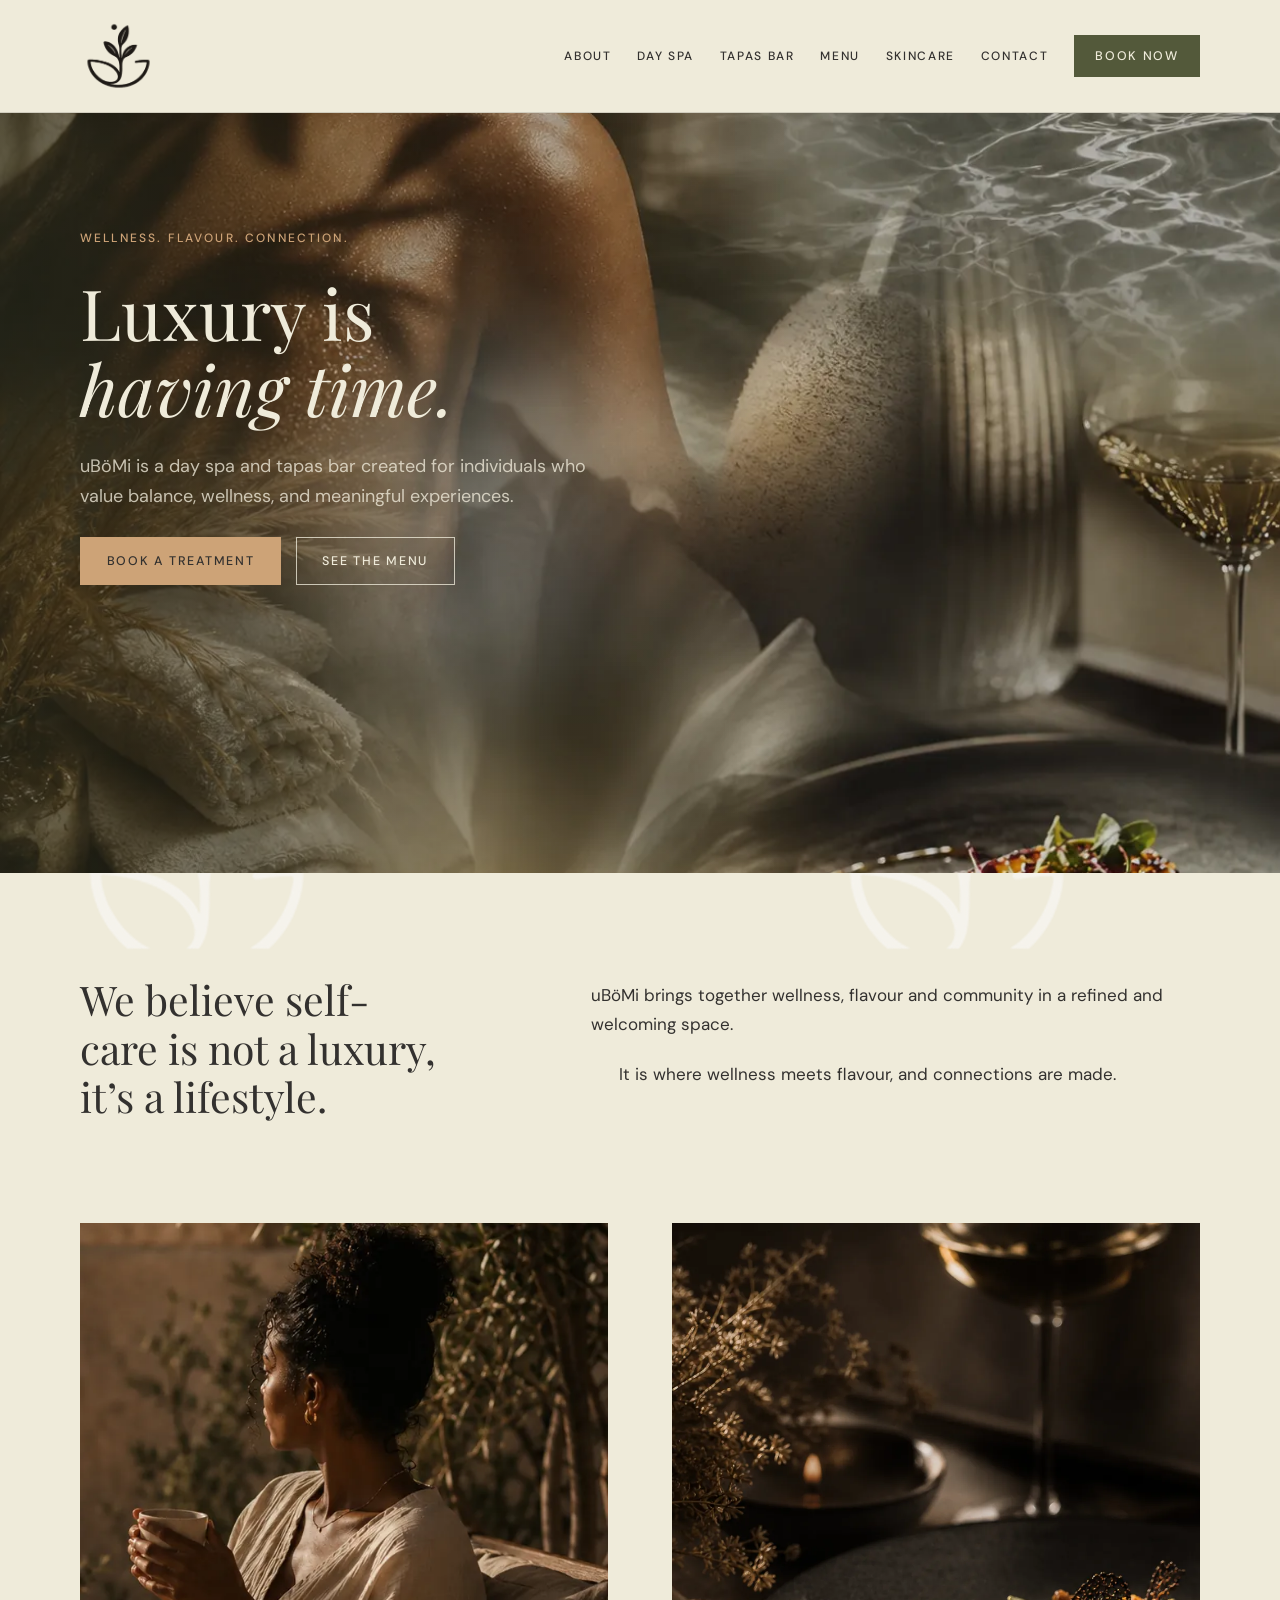
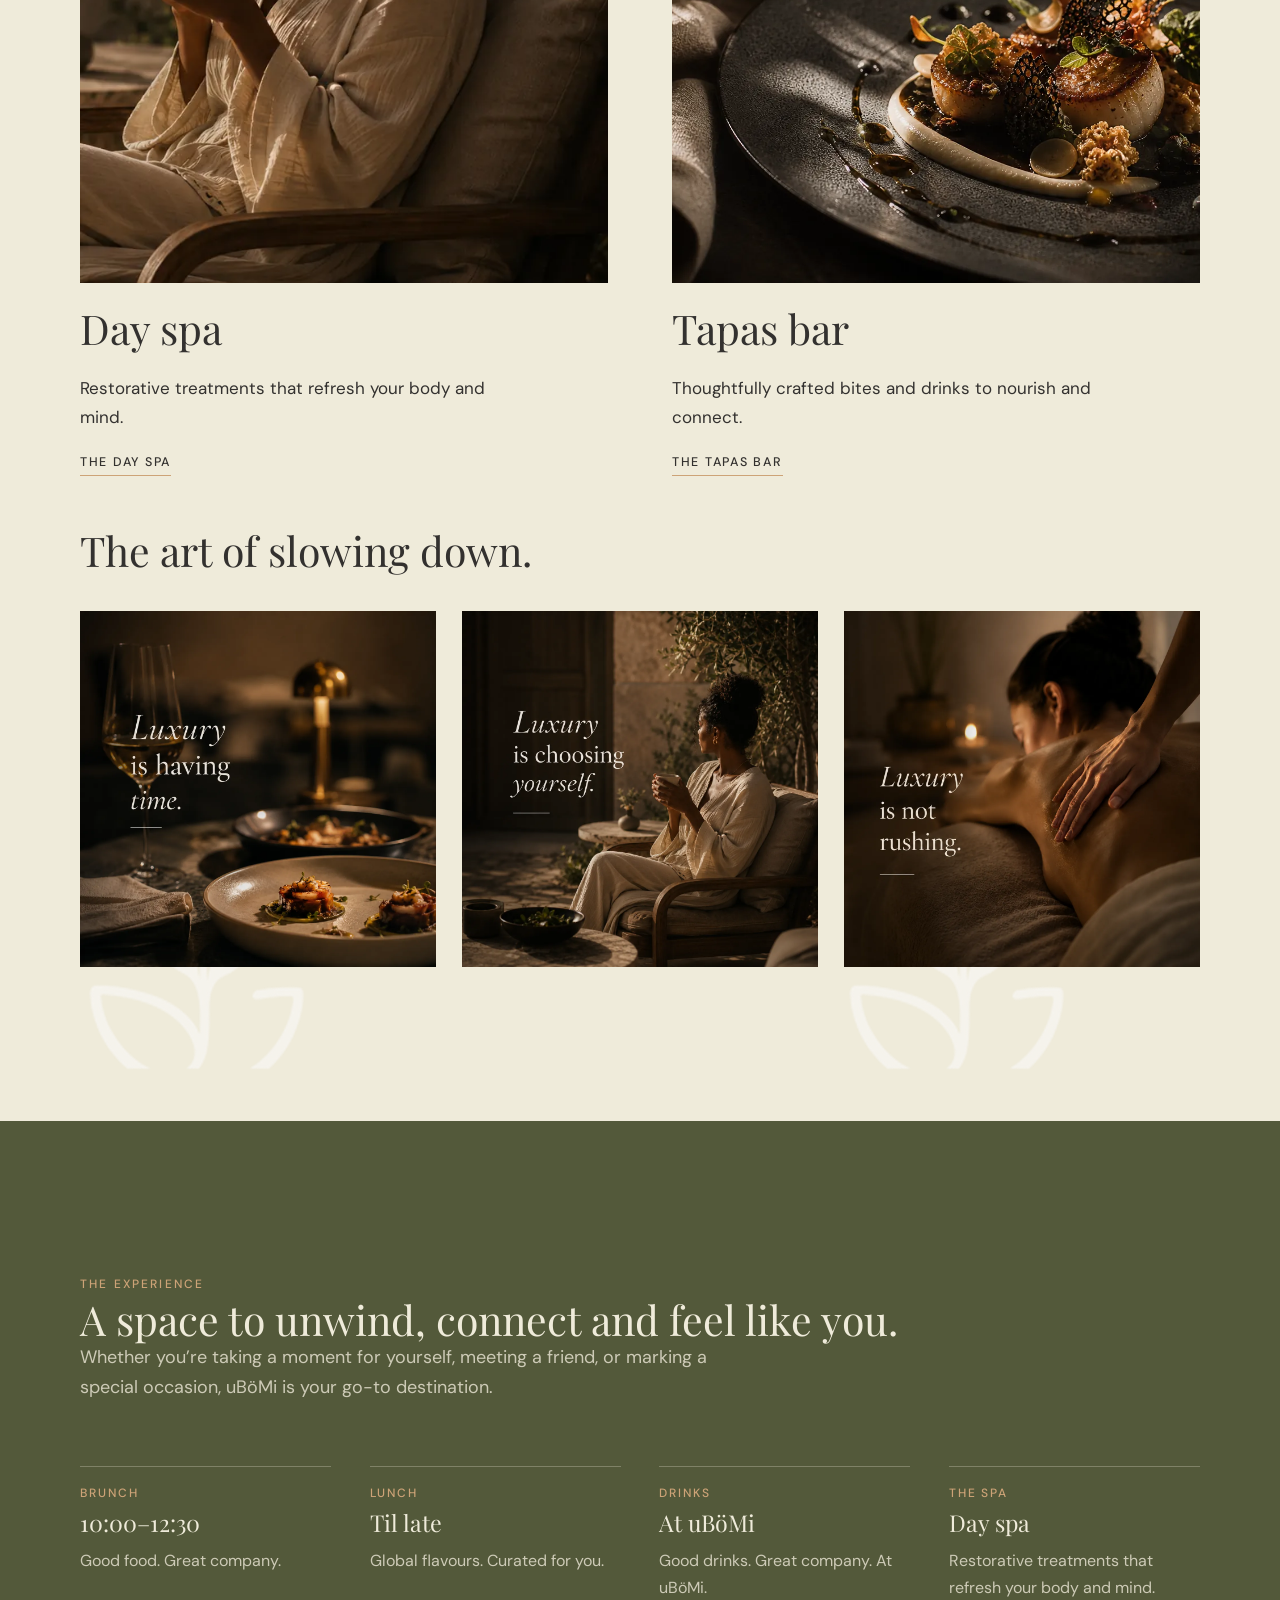
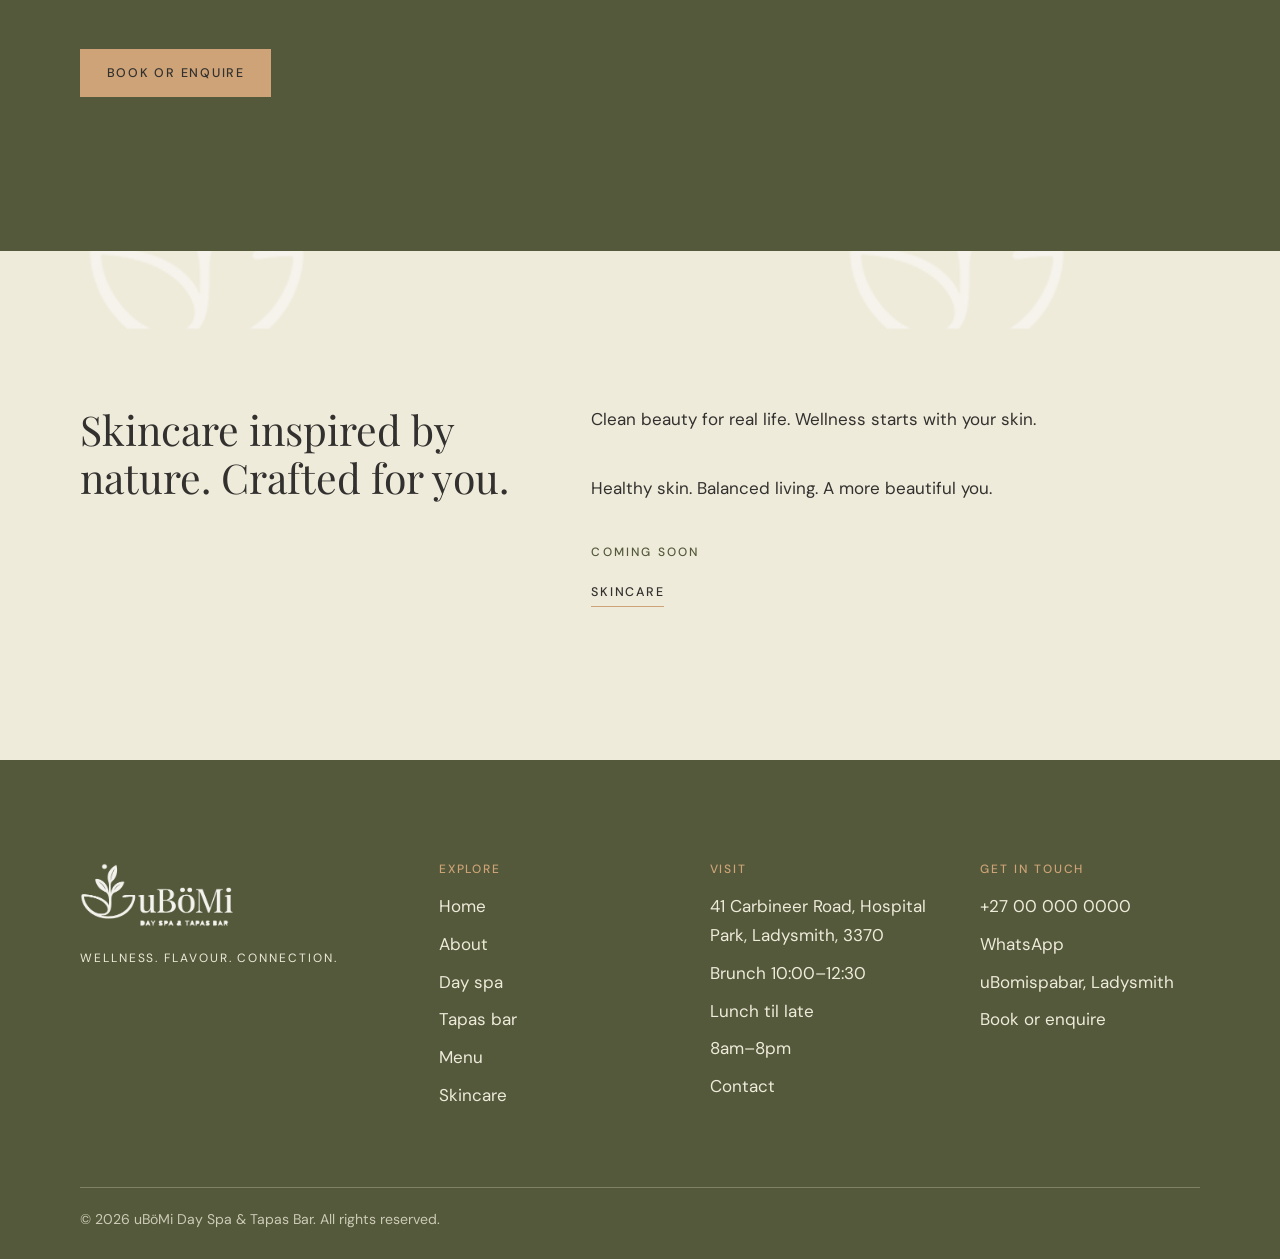
==== index.html @ 7f0ab313 "Remove the website credit from every footer." ====
<!doctype html>
<html lang="en">
<head>
<meta charset="utf-8">
<meta name="viewport" content="width=device-width, initial-scale=1, viewport-fit=cover">
<title>uBöMi Day Spa &amp; Tapas Bar</title>
<meta name="claude:viewport-fit-sides" content="cover">
<meta name="description" content="uBöMi is a day spa and tapas bar created for individuals who value balance, wellness, and meaningful experiences.">
<meta property="og:title" content="uBöMi Day Spa &amp; Tapas Bar">
<meta property="og:description" content="Wellness. Flavour. Connection. A day spa and tapas bar.">
<meta property="og:type" content="website">
<meta property="og:image" content="img/hero.webp">
<meta name="theme-color" content="#53593A">
<link rel="icon" href="img/favicon.png?v=clear" type="image/png">
<link rel="apple-touch-icon" href="img/apple-touch-icon.png?v=clear">
<link rel="preconnect" href="https://fonts.googleapis.com">
<link rel="preconnect" href="https://fonts.gstatic.com" crossorigin>
<link rel="stylesheet" href="https://fonts.googleapis.com/css2?family=DM+Sans:ital,wght@0,400;0,500;1,400&family=Playfair+Display:ital,wght@0,400;0,500;1,400&display=swap">
<link rel="stylesheet" href="css/styles.css">
<script type="application/ld+json">{"@context":"https://schema.org","@graph":[{"@type":"DaySpa","name":"uBöMi Day Spa & Tapas Bar","description":"A day spa and tapas bar. Wellness, flavour, and connection in one place."},{"@type":"Restaurant","name":"uBöMi Tapas Bar","servesCuisine":"Tapas"}]}</script>
</head>
<body>
<a class="skip" href="#main">Skip to content</a>
<header class="site-header">
  <div class="wrap">
    <a class="brand" href="index.html" aria-label="uBöMi Day Spa and Tapas Bar, home"><img src="img/sprout-full.png" alt="uBöMi Day Spa &amp; Tapas Bar" width="332" height="335"></a>
    <button class="nav-toggle" type="button" aria-expanded="false" aria-controls="site-nav" aria-label="Menu"><span></span></button>
    <nav class="nav" id="site-nav" aria-label="Main"><a href="about.html">About</a><a href="day-spa.html">Day Spa</a><a href="tapas-bar.html">Tapas Bar</a><a href="menu.html">Menu</a><a href="skincare.html">Skincare</a><a href="contact.html">Contact</a><a class="btn" href="bookings.html">Book now</a></nav>
  </div>
</header>
<main id="main">

<section class="hero">
  <div class="wrap">
    <div class="hero__copy">
      <p class="kicker">Wellness. Flavour. Connection.</p>
      <h1>Luxury is <em>having time.</em></h1>
      <p class="lede">uBöMi is a day spa and tapas bar created for individuals who value balance, wellness, and meaningful experiences.</p>
      <div class="actions on-dark">
        <a class="btn" href="bookings.html#spa">Book a treatment</a>
        <a class="btn btn--ghost" href="menu.html">See the menu</a>
      </div>
    </div>
    <div class="hero__media">
      <img src="img/hero.webp" width="1254" height="1254" alt="A woman resting after a spa treatment, blending into a plate of seared scallops and a glass of white wine">
    </div>
  </div>
</section>

<section class="band band--copy">
  <div class="wrap intro">
    <h2>We believe self-care is not a luxury, it’s a lifestyle.</h2>
    <div class="copy-note">
      <p>uBöMi brings together wellness, flavour and community in a refined and welcoming space.</p>
      <p class="indent">It is where wellness meets flavour, and connections are made.</p>
    </div>
  </div>
</section>

<section class="band band--tight">
  <div class="wrap">
    <div class="offer">
      <article class="offer__item">
        <a class="offer__frame" href="day-spa.html" tabindex="-1" aria-hidden="true"><img src="img/spa-woman.webp" width="644" height="1254" loading="lazy" alt=""></a>
        <h2>Day spa</h2>
        <p>Restorative treatments that refresh your body and mind.</p>
        <a class="textlink" href="day-spa.html">The day spa</a>
      </article>
      <article class="offer__item">
        <a class="offer__frame" href="tapas-bar.html" tabindex="-1" aria-hidden="true"><img src="img/scallop.webp" width="1254" height="1254" loading="lazy" alt=""></a>
        <h2>Tapas bar</h2>
        <p>Thoughtfully crafted bites and drinks to nourish and connect.</p>
        <a class="textlink" href="tapas-bar.html">The tapas bar</a>
      </article>
    </div>
  </div>
</section>

<section class="band">
  <div class="wrap stack stack--lg">
    <h2>The art of slowing down.</h2>
    <div class="luxury">
      <figure><img src="img/luxury-time.webp" width="1254" height="1254" loading="lazy" alt="Luxury is having time. A glass of white wine beside plates of tapas by lamplight."></figure>
      <figure><img src="img/luxury-self.webp" width="1254" height="1254" loading="lazy" alt="Luxury is choosing yourself. A woman in linen holds a cup of tea in a sunlit courtyard."></figure>
      <figure><img src="img/luxury-rushing.webp" width="1254" height="1254" loading="lazy" alt="Luxury is not rushing. A hand rests on a client’s back during a massage."></figure>
    </div>
  </div>
</section>

<section class="band band--dark on-dark">
  <div class="wrap">
    <p class="kicker">The experience</p>
    <h2>A space to unwind, connect and feel like you.</h2>
    <p class="lede">Whether you’re taking a moment for yourself, meeting a friend, or marking a special occasion, uBöMi is your go-to destination.</p>
    <ul class="day">
      <li><span class="when">Brunch</span><h3>10:00–12:30</h3><p>Good food. Great company.</p></li>
      <li><span class="when">Lunch</span><h3>Til late</h3><p>Global flavours. Curated for you.</p></li>
      <li><span class="when">Drinks</span><h3>At uBöMi</h3><p>Good drinks. Great company. At uBöMi.</p></li>
      <li><span class="when">The spa</span><h3>Day spa</h3><p>Restorative treatments that refresh your body and mind.</p></li>
    </ul>
    <div class="actions"><a class="btn" href="bookings.html">Book or enquire</a></div>
  </div>
</section>

<section class="band">
  <div class="wrap intro">
    <h2>Skincare inspired by nature. Crafted for you.</h2>
    <div class="stack">
      <p>Clean beauty for real life. Wellness starts with your skin.</p>
      <p>Healthy skin. Balanced living. A more beautiful you.</p>
      <p class="kicker">Coming soon</p>
      <a class="textlink" href="skincare.html">Skincare</a>
    </div>
  </div>
</section>

</main>
<footer class="site-footer">
  <div class="wrap">
    <div class="footer-grid">
      <div>
        <img src="img/logo-light.png" alt="uBöMi Day Spa &amp; Tapas Bar" width="153" height="64">
        <p>Wellness. Flavour. Connection.</p>
      </div>
      <div>
        <h2>Explore</h2>
        <ul>
          <li><a href="index.html">Home</a></li>
          <li><a href="about.html">About</a></li>
          <li><a href="day-spa.html">Day spa</a></li>
          <li><a href="tapas-bar.html">Tapas bar</a></li>
          <li><a href="menu.html">Menu</a></li>
          <li><a href="skincare.html">Skincare</a></li>
        </ul>
      </div>
      <div>
        <h2>Visit</h2>
        <ul>
          <li data-cfg="address">Street address, Suburb, City</li>
          <li>Brunch 10:00–12:30</li>
          <li>Lunch til late</li>
          <li data-cfg="hours">Opening hours to be confirmed</li>
          <li><a href="contact.html">Contact</a></li>
        </ul>
      </div>
      <div>
        <h2>Get in touch</h2>
        <ul>
          <li><a data-href="tel" href="#"><span data-cfg="phoneDisplay">+27 00 000 0000</span></a></li>
          <li><a data-href="whatsapp" href="#" target="_blank" rel="noopener">WhatsApp</a></li>
          <li><a data-href="facebook" href="https://www.facebook.com/share/19rTJ2Wmjx/" target="_blank" rel="noopener">uBomispabar, Ladysmith</a></li>
          <li><a href="bookings.html">Book or enquire</a></li>
        </ul>
      </div>
    </div>
    <div class="legal"><span>&copy; 2026 uBöMi Day Spa &amp; Tapas Bar. All rights reserved.</span></div>
  </div>
</footer>
<script src="js/config.js"></script>
<script src="js/main.js"></script>
</body>
</html>
---- css/styles.css ----
/* uBöMi
   Ivory ground, green as the main colour, forest brown as the second dark, tan as the accent.
   Wordmark ink on ivory. Playfair Display for headlines. Avenir Next when the machine has it. */
:root {
  --ivory: #EFEBDA;
  --green: #53593A;
  --brown: #764729;
  --tan: #CDA377;
  --ink: #33312F;
  --on-dark: #EFEBDA;
  --on-dark-soft: rgba(239, 235, 218, 0.78);
  --line: rgba(51, 49, 47, 0.16);
  --line-dark: rgba(239, 235, 218, 0.28);

  --display: "Playfair Display", "Iowan Old Style", "Palatino Linotype", Palatino, Georgia, serif;
  --body: "Avenir Next Arabic", "Avenir Next", Avenir, "DM Sans", "Segoe UI", sans-serif;

  --gutter: clamp(20px, 5.5vw, 72px);
  --section: clamp(96px, 12vw, 164px);
  --max: 1120px;
  --header-h: 112px;
  color-scheme: light;
}

*, *::before, *::after { box-sizing: border-box; }
html { scroll-behavior: smooth; }
body {
  margin: 0;
  background-color: var(--ivory);
  background-image: url("../img/sprout-mark.png");
  background-repeat: repeat;
  background-position: left 40px top 160px;
  background-size: 760px 860px;
  color: var(--ink);
  font-family: var(--body);
  font-size: 1.0625rem;
  line-height: 1.7;
  font-weight: 400;
  -webkit-font-smoothing: antialiased;
}
body::before {
  content: "";
  position: fixed;
  inset: 0 0 auto;
  height: env(safe-area-inset-top, 0px);
  background: var(--ivory);
  z-index: 30;
}
img { display: block; max-width: 100%; height: auto; }
a { color: inherit; text-decoration-color: var(--tan); text-underline-offset: 0.28em; }
a:hover { text-decoration-color: currentColor; }
:focus-visible { outline: 2px solid var(--brown); outline-offset: 3px; }
.on-dark :focus-visible, .dark :focus-visible, .hero :focus-visible, .site-footer :focus-visible { outline-color: var(--tan); }
::selection { background: var(--tan); color: var(--ink); }
.skip {
  position: absolute; left: 16px; top: -60px; z-index: 50;
  background: var(--green); color: var(--ivory); padding: 10px 16px; text-decoration: none;
}
.skip:focus { top: 8px; }

h1, h2, h3, h4 { font-family: var(--display); font-weight: 400; margin: 0; text-wrap: balance; }
h1 { font-size: clamp(2.5rem, 5.6vw, 4.4rem); line-height: 1.08; }
h2 { font-size: clamp(1.85rem, 3.2vw, 2.7rem); line-height: 1.18; }
h3 { font-size: clamp(1.25rem, 2vw, 1.5rem); line-height: 1.3; }
h1 em, h2 em { font-style: italic; }
p { margin: 0; }
.kicker {
  font-family: var(--body);
  font-weight: 500;
  font-size: 0.75rem;
  letter-spacing: 0.18em;
  text-transform: uppercase;
  color: var(--green);
}
.lede { font-size: 1.125rem; line-height: 1.65; max-width: 36em; }
.small { font-size: 0.92rem; }
.measure { max-width: 34em; }
.confirm {
  margin: 0 auto clamp(28px, 4vw, 48px);
  max-width: 36em;
  text-align: center;
  font-family: var(--display);
  font-style: italic;
  font-size: 1.2rem;
  color: var(--brown);
}

.wrap {
  width: 100%;
  max-width: calc(var(--max) + 2 * var(--gutter));
  margin-inline: auto;
  padding-left: max(var(--gutter), env(safe-area-inset-left, 0px));
  padding-right: max(var(--gutter), env(safe-area-inset-right, 0px));
}
.band { padding-block: var(--section); }
.band--tight { padding-top: 0; }
.band--sand, .band--paper { background: var(--ivory); }
.band--dark, .dark { background: var(--green); color: var(--on-dark); }
.band--dark .lede, .dark .lede, .band--dark p, .dark p { color: var(--on-dark-soft); }
.band--dark .actions { margin-top: 3rem; }
.hero .kicker, .band--dark .kicker, .on-dark .kicker { color: var(--tan); }
.stack { display: flex; flex-direction: column; gap: 1.35rem; }
.stack--lg { gap: 2.25rem; }

.btn {
  display: inline-flex; align-items: center; justify-content: center;
  min-height: 48px; padding: 0 1.6rem;
  font: 500 0.78rem/1 var(--body); letter-spacing: 0.14em; text-transform: uppercase;
  text-decoration: none; cursor: pointer;
  background: var(--green); color: var(--ivory); border: 1px solid var(--green);
  transition: background-color 0.2s, color 0.2s, border-color 0.2s;
}
.btn:hover { background: var(--brown); border-color: var(--brown); color: var(--ivory); }
.btn--ghost { background: transparent; color: var(--green); border-color: var(--green); }
.btn--ghost:hover { background: var(--green); color: var(--ivory); border-color: var(--green); }
.on-dark .btn { background: var(--tan); color: var(--ink); border-color: var(--tan); }
.on-dark .btn:hover { background: var(--ivory); border-color: var(--ivory); color: var(--ink); }
.on-dark .btn--ghost { background: transparent; color: var(--ivory); border-color: var(--on-dark-soft); }
.on-dark .btn--ghost:hover { background: var(--ivory); color: var(--green); border-color: var(--ivory); }
.actions { display: flex; flex-wrap: wrap; gap: 0.9rem; }
.textlink {
  font: 500 0.78rem/1.4 var(--body); letter-spacing: 0.14em; text-transform: uppercase;
  text-decoration: none; border-bottom: 1px solid var(--tan); padding-bottom: 4px; width: fit-content;
}
.textlink:hover { border-color: var(--brown); }

.site-header {
  position: sticky; top: env(safe-area-inset-top, 0px); z-index: 20;
  background: var(--ivory); border-bottom: 1px solid var(--line);
  overflow: visible;
}
.site-header .wrap { display: flex; align-items: center; justify-content: space-between; gap: 1.5rem; min-height: var(--header-h); overflow: visible; }
.brand { display: flex; align-items: center; flex: 0 0 auto; line-height: 0; padding-block: 12px; overflow: visible; }
.brand img {
  display: block;
  height: 78px;
  width: auto;
  aspect-ratio: 332 / 335;
  max-width: none;
  max-height: none;
  object-fit: contain;
  object-position: center;
  overflow: visible;
}
.nav { display: flex; align-items: center; gap: clamp(0.9rem, 2vw, 1.8rem); }
.nav a:not(.btn) {
  font: 500 0.75rem/1 var(--body); letter-spacing: 0.14em; text-transform: uppercase;
  text-decoration: none; padding-block: 6px; border-bottom: 1px solid transparent;
}
.nav a:not(.btn):hover, .nav a[aria-current="page"] { border-bottom-color: var(--tan); }
.nav .btn { min-height: 42px; padding-inline: 1.25rem; }
.nav-toggle {
  display: none; width: 46px; height: 46px; background: none; border: 1px solid var(--line);
  color: var(--ink); cursor: pointer; align-items: center; justify-content: center;
}
.nav-toggle span, .nav-toggle span::before, .nav-toggle span::after {
  display: block; width: 18px; height: 1.5px; background: currentColor; position: relative; content: "";
}
.nav-toggle span::before { position: absolute; top: -6px; }
.nav-toggle span::after { position: absolute; top: 6px; }
.nav-toggle[aria-expanded="true"] span { background: transparent; }
.nav-toggle[aria-expanded="true"] span::before { top: 0; transform: rotate(45deg); }
.nav-toggle[aria-expanded="true"] span::after { top: 0; transform: rotate(-45deg); }
@media (max-width: 960px) {
  .nav-toggle { display: inline-flex; }
  .nav {
    display: none; position: absolute; left: 0; right: 0; top: 100%;
    flex-direction: column; align-items: stretch; gap: 0;
    background: var(--ivory); border-bottom: 1px solid var(--line);
    padding: 0.5rem max(var(--gutter), env(safe-area-inset-right, 0px)) 1.5rem max(var(--gutter), env(safe-area-inset-left, 0px));
  }
  .nav.is-open { display: flex; }
  .nav a:not(.btn) { padding-block: 16px; border-bottom: 1px solid var(--line); font-size: 0.88rem; }
  .nav .btn { margin-top: 1.2rem; }
}

.hero {
  position: relative; background: var(--green); color: var(--on-dark); overflow: hidden;
  min-height: min(760px, 88vh);
}
.hero .wrap {
  display: block; width: 100%; max-width: min(100%, calc(var(--max) + 2 * var(--gutter)));
  min-height: min(760px, 88vh);
}
.hero__copy {
  display: flex; flex-direction: column; gap: 1.6rem; padding-block: clamp(64px, 9vw, 120px);
  position: relative; z-index: 2; min-width: 0;
  width: 100%; max-width: 32rem;
}
.hero__copy > * { min-width: 0; max-width: 100%; }
.hero h1, .hero .lede { text-wrap: wrap; overflow-wrap: break-word; }
.hero__copy .lede { color: var(--on-dark-soft); }
.hero__media { position: absolute; inset: 0; z-index: 0; margin: 0; }
.hero__media::after {
  content: ""; position: absolute; inset: 0; pointer-events: none;
  background: linear-gradient(90deg, rgba(42, 46, 30, 0.58) 0%, rgba(42, 46, 30, 0.22) 34%, rgba(42, 46, 30, 0) 62%);
}
.hero__media img {
  position: absolute; inset: 0; width: 100%; height: 100%; max-width: none; max-height: none;
  object-fit: cover; object-position: 58% 46%;
}
@media (max-width: 860px) {
  .hero, .hero .wrap { min-height: min(640px, 92vh); }
  .hero__media::after { background: linear-gradient(180deg, rgba(42, 46, 30, 0.12) 18%, rgba(42, 46, 30, 0.58) 100%); }
  .hero__copy { padding-top: clamp(48px, 10vw, 72px); padding-bottom: clamp(40px, 8vw, 64px); }
}
@media (prefers-reduced-motion: reduce) { html { scroll-behavior: auto; } }

.page-hero { background: transparent; }
.page-hero .wrap { display: grid; grid-template-columns: minmax(0, 1.05fr) minmax(0, 0.95fr); gap: clamp(40px, 6vw, 104px); align-items: end; padding-top: clamp(64px, 9vw, 112px); }
.page-hero__copy { display: flex; flex-direction: column; gap: 1.5rem; padding-bottom: clamp(56px, 8vw, 104px); }
.page-hero__media { align-self: end; }
.page-hero__media img { width: 100%; aspect-ratio: 4 / 4.6; object-fit: cover; }
.page-hero--text .wrap { grid-template-columns: minmax(0, 1fr); padding-bottom: 0; }
.page-hero--text .page-hero__copy { max-width: 40rem; padding-bottom: clamp(48px, 7vw, 88px); }
@media (max-width: 860px) {
  .page-hero .wrap { grid-template-columns: minmax(0, 1fr); }
  .page-hero__media img { aspect-ratio: 4 / 3; object-position: 50% 40%; }
}

.intro { display: grid; grid-template-columns: minmax(0, 5fr) minmax(0, 7fr); gap: clamp(28px, 6vw, 96px); align-items: start; }
.intro h2 { max-width: 14em; }
.intro p + p { margin-top: 1.15rem; }
.band--copy { padding-block: clamp(72px, 8vw, 112px); }
.copy-note { display: flex; flex-direction: column; gap: 1.35rem; padding-block: 0.35rem; }
.copy-note p + p { margin-top: 0; }
.indent { margin-left: 1.75rem; }
#sweet .mcard__inner,
#drinks .mcard__inner { padding: clamp(40px, 5vw, 72px); }
#drinks .mcard__tag { margin: 2rem 0 0; align-self: center; }
@media (max-width: 860px) { .intro { grid-template-columns: minmax(0, 1fr); } }

.offer { display: grid; grid-template-columns: minmax(0, 1fr) minmax(0, 1fr); gap: clamp(36px, 5vw, 80px); }
.offer__item { display: flex; flex-direction: column; gap: 1.35rem; }
.offer__item img { width: 100%; aspect-ratio: 4 / 5; object-fit: cover; }
.offer__frame { display: block; }
.offer__item p { max-width: 26em; }
@media (max-width: 760px) { .offer { grid-template-columns: minmax(0, 1fr); } }
.band:has(.offer) { padding-bottom: clamp(18px, 2.25vw, 28px); }
.band:has(.offer) + .band { padding-top: clamp(14px, 1.75vw, 24px); }

.luxury { display: grid; grid-template-columns: repeat(3, minmax(0, 1fr)); gap: clamp(16px, 2vw, 28px); }
.luxury img { width: 100%; aspect-ratio: 1; object-fit: cover; }
.luxury figure { margin: 0; }
@media (max-width: 760px) {
  .luxury { display: flex; overflow-x: auto; scroll-snap-type: x mandatory; gap: 12px; padding-bottom: 8px; }
  .luxury figure { flex: 0 0 82%; scroll-snap-align: start; }
}

.day { display: grid; grid-template-columns: repeat(4, minmax(0, 1fr)); gap: clamp(24px, 3vw, 40px); margin: clamp(36px, 5vw, 64px) 0 0; padding: 0; list-style: none; }
.day li { border-top: 1px solid var(--line-dark); padding-top: 1.25rem; display: flex; flex-direction: column; gap: 0.55rem; }
.day h3 { font-size: 1.45rem; color: var(--ivory); }
.day .when { font: 500 0.75rem/1 var(--body); letter-spacing: 0.16em; text-transform: uppercase; color: var(--tan); }
.day p { color: var(--on-dark-soft); font-size: 1rem; }
@media (max-width: 900px) { .day { grid-template-columns: repeat(2, minmax(0, 1fr)); } }
@media (max-width: 520px) { .day { grid-template-columns: minmax(0, 1fr); } }

.split { display: grid; grid-template-columns: minmax(0, 1fr) minmax(0, 1fr); gap: clamp(32px, 6vw, 96px); align-items: center; }
.split--flip > :first-child { order: 2; }
.split img { width: 100%; aspect-ratio: 1; object-fit: cover; }
@media (max-width: 860px) { .split { grid-template-columns: minmax(0, 1fr); } .split--flip > :first-child { order: 0; } }

.values { display: grid; grid-template-columns: repeat(3, minmax(0, 1fr)); gap: clamp(28px, 4vw, 64px); margin-top: clamp(36px, 5vw, 64px); }
.values > div { border-top: 1px solid var(--tan); padding-top: 1.25rem; display: flex; flex-direction: column; gap: 0.75rem; }
@media (max-width: 760px) { .values { grid-template-columns: minmax(0, 1fr); } }
.wide-image img { width: 100%; max-height: 640px; object-fit: cover; object-position: 50% 45%; }

.group { display: grid; grid-template-columns: minmax(0, 4fr) minmax(0, 8fr); gap: clamp(24px, 5vw, 80px); padding-block: clamp(36px, 5vw, 64px); border-top: 1px solid var(--line); }
.group:last-child { border-bottom: 1px solid var(--line); }
.group__head { display: flex; flex-direction: column; gap: 0.7rem; align-self: start; position: sticky; top: calc(var(--header-h) + 24px + env(safe-area-inset-top, 0px)); }
.group__head p { max-width: 18em; }
.svc { list-style: none; margin: 0; padding: 0; display: flex; flex-direction: column; }
.svc li { display: grid; grid-template-columns: minmax(0, 1fr) auto; gap: 0.35rem 1.5rem; padding-block: 1.15rem; border-top: 1px solid var(--line); align-items: baseline; }
.svc li:first-child { border-top: 0; padding-top: 0; }
.svc h4 { font-size: 1.35rem; }
.svc .textlink { justify-self: end; }
@media (max-width: 760px) {
  .group { grid-template-columns: minmax(0, 1fr); }
  .group__head { position: static; }
  .svc li { grid-template-columns: minmax(0, 1fr); }
  .svc .textlink { justify-self: start; margin-top: 0.35rem; }
}

.moments { display: grid; grid-template-columns: repeat(4, minmax(0, 1fr)); border-top: 1px solid var(--line); }
.moments a { text-decoration: none; padding: 1.6rem 1.4rem 2rem 0; display: flex; flex-direction: column; gap: 0.55rem; border-right: 1px solid var(--line); padding-left: 1.4rem; }
.moments a:first-child { padding-left: 0; }
.moments a:last-child { border-right: 0; }
.moments a:hover { background: transparent; }
.moments p { font-size: 1rem; }
.band:has(.moments) { padding-bottom: clamp(12px, 1.5vw, 20px); }
.band:has(.moments) + .band { padding-top: clamp(12px, 1.5vw, 20px); }
@media (max-width: 960px) {
  .moments { grid-template-columns: repeat(2, minmax(0, 1fr)); }
  .moments a { border-bottom: 1px solid var(--line); padding-left: 0; }
  .moments a:nth-child(2n) { border-right: 0; padding-left: 1.4rem; }
}
@media (max-width: 520px) {
  .moments { grid-template-columns: minmax(0, 1fr); }
  .moments a, .moments a:nth-child(2n) { border-right: 0; padding-left: 0; }
}

.tabs { display: flex; flex-wrap: wrap; gap: 0.5rem 1.75rem; border-bottom: 1px solid var(--line); margin-bottom: clamp(28px, 4vw, 40px); }
.tabs a { font: 500 0.75rem/1 var(--body); letter-spacing: 0.14em; text-transform: uppercase; text-decoration: none; padding: 14px 0; border-bottom: 1px solid transparent; margin-bottom: -1px; }
.tabs a:hover { border-bottom-color: var(--tan); }
.tabs a[aria-current="true"] { border-bottom-color: var(--green); color: var(--green); }
.menu-bar { display: flex; justify-content: space-between; align-items: flex-end; gap: 1rem; border-bottom: 1px solid var(--line); margin-bottom: clamp(28px, 4vw, 40px); }
.menu-bar .tabs { margin-bottom: 0; border-bottom: 0; }

.formcard { background: transparent; border: 0; padding: 0; max-width: 760px; }
.switch { display: inline-flex; border: 1px solid var(--line); margin-bottom: 2.25rem; flex-wrap: wrap; }
.switch label { cursor: pointer; position: relative; }
.switch input { position: absolute; opacity: 0; pointer-events: none; }
.switch span { display: block; padding: 14px 22px; font: 500 0.75rem/1 var(--body); letter-spacing: 0.14em; text-transform: uppercase; }
.switch input:checked + span { background: var(--green); color: var(--ivory); }
.switch input:focus-visible + span { outline: 2px solid var(--brown); outline-offset: 3px; }
.formcard fieldset { border: 0; padding: 0; margin: 0; }
.formcard legend { margin-bottom: 0.7rem; }
.fields { display: grid; grid-template-columns: repeat(2, minmax(0, 1fr)); gap: 1.75rem clamp(24px, 3vw, 48px); }
.field { display: flex; flex-direction: column; gap: 0.4rem; min-width: 0; }
.field--full { grid-column: 1 / -1; }
.field label { font-size: 0.92rem; }
.field input, .field select, .field textarea {
  font: inherit; color: var(--ink); background: transparent; width: 100%;
  border: 0; border-bottom: 1px solid var(--brown); border-radius: 0; padding: 10px 0; min-height: 48px;
}
.field textarea { min-height: 120px; resize: vertical; border: 1px solid var(--brown); padding: 12px; background: var(--ivory); }
.field select { background: var(--ivory); }
.field input:focus, .field select:focus, .field textarea:focus { outline: 2px solid var(--brown); outline-offset: 2px; }
.field .err { color: var(--brown); font-size: 0.88rem; min-height: 1.2em; }
.form-actions { margin-top: 2.25rem; display: flex; flex-direction: column; gap: 0.9rem; align-items: flex-start; }
.result { margin-top: 2rem; padding-top: 1.5rem; border-top: 1px solid var(--tan); display: flex; flex-direction: column; gap: 1rem; }
.result pre { margin: 0; font: inherit; white-space: pre-wrap; overflow-wrap: anywhere; }
@media (max-width: 640px) { .fields { grid-template-columns: minmax(0, 1fr); } }

.book-slide {
  position: relative;
  display: grid;
  grid-template-columns: 1fr 1fr;
  max-width: var(--max);
  overflow: hidden;
  background: var(--ivory);
  border: 1px solid rgba(118, 71, 41, 0.22);
}
.book-slide__form {
  position: relative;
  z-index: 2;
  grid-column: 1;
  max-width: none;
  padding: clamp(28px, 3.2vw, 44px);
  background: var(--ivory);
  transition: transform 0.6s ease-in-out;
}
.book-slide:has(#type-tapas:checked) .book-slide__form { transform: translateX(100%); }
.book-types {
  position: absolute;
  width: 1px;
  height: 1px;
  margin: -1px;
  padding: 0;
  overflow: hidden;
  clip: rect(0, 0, 0, 0);
  border: 0;
}
.book-slide__form .kicker { margin-bottom: 0.45rem; }
.book-heading { margin: 0 0 1.6rem; color: var(--green); }
.book-heading--table { display: none; }
.book-slide:has(#type-tapas:checked) .book-heading--spa { display: none; }
.book-slide:has(#type-tapas:checked) .book-heading--table { display: block; }
.book-slide .fields { gap: 1.35rem 1.25rem; }
.book-slide .field label {
  font: 500 0.72rem/1 var(--body);
  letter-spacing: 0.14em;
  text-transform: uppercase;
  color: var(--brown);
}
.book-slide .field input,
.book-slide .field select,
.book-slide .field textarea {
  background: transparent;
  border: 0;
  border-bottom: 1px solid rgba(118, 71, 41, 0.45);
  padding: 10px 0 9px;
}
.book-slide .field textarea {
  border: 1px solid rgba(118, 71, 41, 0.28);
  padding: 12px;
  min-height: 120px;
  background: transparent;
}
.book-slide .field select { background: transparent; }
.book-slide .field input:focus,
.book-slide .field select:focus,
.book-slide .field textarea:focus { outline: 2px solid var(--brown); outline-offset: 3px; }
.book-slide .form-actions { margin-top: 1.8rem; }
.book-slide__mask {
  position: absolute;
  z-index: 5;
  top: 0;
  left: 50%;
  width: 50%;
  height: 100%;
  overflow: hidden;
  transition: transform 0.6s ease-in-out;
}
.book-slide:has(#type-tapas:checked) .book-slide__mask { transform: translateX(-100%); }
.book-slide__overlay {
  position: relative;
  left: -100%;
  width: 200%;
  height: 100%;
  background: var(--green);
  color: var(--ivory);
  transform: translateX(0);
  transition: transform 0.6s ease-in-out;
}
.book-slide:has(#type-tapas:checked) .book-slide__overlay { transform: translateX(50%); }
.book-slide__panel {
  position: absolute;
  top: 0;
  display: flex;
  flex-direction: column;
  align-items: center;
  justify-content: center;
  gap: 0.85rem;
  width: 50%;
  height: 100%;
  padding: 2.5rem 1.75rem;
  text-align: center;
  transition: transform 0.6s ease-in-out;
}
.book-slide__panel .kicker { color: var(--tan); }
.book-slide__panel h2 { color: var(--ivory); margin: 0; }
.book-slide__panel--spa { transform: translateX(-20%); }
.book-slide:has(#type-tapas:checked) .book-slide__panel--spa { transform: translateX(0); }
.book-slide__panel--table { right: 0; }
.book-slide:has(#type-tapas:checked) .book-slide__panel--table { transform: translateX(20%); }
.book-slide__panel .ghost {
  display: inline-flex;
  align-items: center;
  justify-content: center;
  min-height: 46px;
  margin-top: 0.4rem;
  padding: 0 1.5rem;
  font: 500 0.75rem/1 var(--body);
  letter-spacing: 0.16em;
  text-transform: uppercase;
  cursor: pointer;
  background: transparent;
  color: var(--ivory);
  border: 1px solid var(--ivory);
}
.book-slide__panel .ghost:hover { background: var(--ivory); color: var(--green); }
.book-slide:has(#type-spa:focus-visible) .book-slide__panel--spa .ghost,
.book-slide:has(#type-tapas:focus-visible) .book-slide__panel--table .ghost {
  outline: 2px solid var(--tan);
  outline-offset: 3px;
}
@media (max-width: 860px) {
  .book-slide { display: flex; flex-direction: column; }
  .book-slide__form,
  .book-slide:has(#type-tapas:checked) .book-slide__form { transform: none; width: 100%; }
  .book-slide__mask,
  .book-slide:has(#type-tapas:checked) .book-slide__mask {
    position: relative;
    left: auto;
    width: 100%;
    height: 280px;
    transform: none;
  }
  .book-slide__overlay,
  .book-slide:has(#type-tapas:checked) .book-slide__overlay { left: 0; width: 100%; transform: none; }
  .book-slide__panel,
  .book-slide__panel--spa,
  .book-slide:has(#type-tapas:checked) .book-slide__panel--spa,
  .book-slide__panel--table,
  .book-slide:has(#type-tapas:checked) .book-slide__panel--table { width: 100%; transform: none; }
  .book-slide__panel--spa { display: none; }
  .book-slide:has(#type-tapas:checked) .book-slide__panel--table { display: none; }
  .book-slide:has(#type-tapas:checked) .book-slide__panel--spa { display: flex; }
}
@media (prefers-reduced-motion: reduce) {
  .book-slide__form, .book-slide__mask, .book-slide__overlay, .book-slide__panel { transition: none; }
}

.contact { display: grid; grid-template-columns: minmax(0, 5fr) minmax(0, 7fr); gap: clamp(32px, 6vw, 96px); }
.facts { display: flex; flex-direction: column; gap: 1.5rem; margin: 0; }
.facts div { border-top: 1px solid var(--line); padding-top: 1rem; display: flex; flex-direction: column; gap: 0.35rem; }
.facts .actions { border: 0; padding-top: 0.4rem; flex-direction: row; }
.facts dt { font: 500 0.75rem/1 var(--body); letter-spacing: 0.16em; text-transform: uppercase; color: var(--green); }
.facts dd { margin: 0; font-size: 1.15rem; }
.map { background: var(--ivory); border: 1px solid var(--line); min-height: 420px; display: flex; flex-direction: column; justify-content: flex-end; gap: 1rem; padding: clamp(24px, 4vw, 40px); position: relative; overflow: hidden; }
.map iframe { position: absolute; inset: 0; width: 100%; height: 100%; border: 0; }
.map > * { position: relative; }
.map .btn { align-self: flex-start; }
.map img.mapmark { position: absolute; right: 8%; top: 12%; width: 38%; opacity: 0.08; }
@media (max-width: 860px) { .contact { grid-template-columns: minmax(0, 1fr); } }

.site-footer { background: var(--green); color: var(--on-dark); padding-block: clamp(64px, 8vw, 104px) 28px; }
.footer-grid { display: grid; grid-template-columns: minmax(0, 1.4fr) repeat(3, minmax(0, 1fr)); gap: clamp(32px, 4vw, 56px); }
.footer-grid img { height: 64px; width: auto; margin-bottom: 1.35rem; }
.footer-grid h2 { font: 500 0.75rem/1 var(--body); letter-spacing: 0.16em; text-transform: uppercase; color: var(--tan); margin-bottom: 1.1rem; }
.footer-grid ul { list-style: none; padding: 0; margin: 0; display: flex; flex-direction: column; gap: 0.55rem; }
.footer-grid a { text-decoration: none; color: var(--on-dark); }
.footer-grid a:hover { text-decoration: underline; text-decoration-color: var(--tan); }
.footer-grid p { letter-spacing: 0.16em; text-transform: uppercase; font-size: 0.75rem; color: var(--ivory); max-width: 22em; }
.legal { margin-top: clamp(48px, 6vw, 80px); padding-top: 1.25rem; border-top: 1px solid var(--line-dark); display: flex; flex-wrap: wrap; gap: 0.5rem 2rem; justify-content: space-between; font-size: 0.88rem; color: var(--on-dark-soft); }
@media (max-width: 860px) { .footer-grid { grid-template-columns: repeat(2, minmax(0, 1fr)); } .footer-grid > :first-child { grid-column: 1 / -1; } }
@media (max-width: 480px) { .footer-grid { grid-template-columns: minmax(0, 1fr); } }

.range { list-style: none; margin: 0; padding: 0; display: grid; grid-template-columns: repeat(2, minmax(0, 1fr)); gap: 0 clamp(32px, 5vw, 72px); }
.range li { border-top: 1px solid var(--line); padding-block: 1.25rem; display: flex; flex-direction: column; gap: 0.45rem; }
.coming { color: var(--brown); font: 500 0.75rem/1 var(--body); letter-spacing: 0.16em; text-transform: uppercase; }
@media (max-width: 640px) { .range { grid-template-columns: minmax(0, 1fr); } }

[hidden] { display: none !important; }
.panel { display: flex; justify-content: center; }
.panel[hidden] { display: none !important; }

.mcard {
  --m-ink: var(--ink);
  --m-soft: #5a5648;
  --m-line: rgba(51, 49, 47, 0.16);
  --m-accent: var(--brown);
  position: relative;
  isolation: isolate;
  overflow: hidden;
  margin-inline: auto;
  display: flex;
  flex-direction: column;
  width: 100%;
  color: var(--m-ink);
  background: radial-gradient(120% 80% at 18% 0%, #f7f4ea 0%, var(--ivory) 52%, #e6e0cc 100%);
}
.mcard::before, .mcard::after {
  content: ""; position: absolute; inset: 0; pointer-events: none;
  background-repeat: no-repeat; background-position: right top;
}
.mcard::before { background-image: url("../img/shade.webp"); background-size: 78% auto; z-index: 0; }
.mcard::after { background-image: url("../img/olive.webp"); background-size: 54% auto; z-index: 1; opacity: 0.92; }
.mcard--narrow::before { background-size: 40% auto; }
.mcard--narrow::after { background-size: 28% auto; }
.mcard--wide::before { background-size: 36% auto; }
.mcard--wide::after { background-size: 26% auto; }
.mcard--narrow, .mcard--wide { max-width: var(--max); }
.mcard__inner { position: relative; z-index: 2; padding: clamp(36px, 5vw, 64px) clamp(24px, 5vw, 64px) 0; display: flex; flex-direction: column; align-items: center; text-align: center; }
.mcard__logo { height: 64px; width: auto; margin-bottom: 1.5rem; }
.mcard__logo--dark { display: block; }
.mcard__logo--light { display: none; }
.mcard__title { font-size: clamp(2.2rem, 5vw, 3.25rem); line-height: 1.1; color: var(--m-ink); }
.mcard__sub { font: 500 0.75rem/1 var(--body); letter-spacing: 0.18em; text-transform: uppercase; margin-top: 0.9rem; color: var(--m-soft); }
.mcard__rule { position: relative; width: min(220px, 50%); height: 1px; background: var(--m-line); margin: 1.6rem 0 2rem; }
.mcard__rule::after { content: ""; position: absolute; left: 50%; top: -2px; width: 5px; height: 5px; border-radius: 50%; background: var(--m-accent); transform: translateX(-50%); }
.mcard .msec, .mcard .mlist, .mcard .mcols { text-align: left; width: 100%; }
.mcard--narrow .mcard__inner > .mlist,
.mcard--narrow .mcard__inner > .msec { max-width: 40rem; }
.msec h3 { font: 400 0.78rem/1.2 var(--display); text-transform: uppercase; letter-spacing: 0.2em; padding-bottom: 0.7rem; border-bottom: 1px solid var(--m-line); color: var(--m-ink); }
.msec + .msec { margin-top: 2.2rem; }
.mlist { list-style: none; margin: 0; padding: 0; display: flex; flex-direction: column; }
.mlist li { display: flex; flex-direction: column; gap: 0.2rem; padding-block: 1rem; border-top: 1px solid var(--m-line); }
.msec .mlist li:first-child { border-top: 0; padding-top: 0.9rem; }
.mcard > .mcard__inner > .mlist li:first-child { border-top: 0; padding-top: 0; }
.mi__n { font: 400 0.95rem/1.35 var(--display); text-transform: uppercase; letter-spacing: 0.12em; color: var(--m-ink); }
.mi__d { font: italic 400 1rem/1.5 var(--display); color: var(--m-soft); }
.mcols { display: grid; gap: clamp(28px, 4vw, 48px); align-items: start; }
.mcols--3 { grid-template-columns: repeat(3, minmax(0, 1fr)); }
.mcol { display: flex; flex-direction: column; gap: 2rem; min-width: 0; }
.mplain { list-style: none; margin: 0; padding: 0.75rem 0 0; display: flex; flex-direction: column; gap: 0.28rem; font: 400 1rem/1.5 var(--display); color: var(--m-ink); }
.mplain .sub { padding-left: 1rem; color: var(--m-soft); }
.mcard__tag { font: italic 400 1.05rem/1.4 var(--display); color: var(--brown); margin: 2.2rem 0 1.5rem; }
.mcard__photo {
  position: relative; z-index: 2; display: block; width: 100%; height: clamp(200px, 34vw, 320px); object-fit: cover;
  -webkit-mask-image: linear-gradient(180deg, transparent 0, #000 48%);
  mask-image: linear-gradient(180deg, transparent 0, #000 48%);
}
.mcard--cornerphoto .mcard__photo {
  width: min(46%, 440px); height: auto; aspect-ratio: 3 / 2; margin-right: auto;
  -webkit-mask-image: linear-gradient(180deg, transparent 0, #000 42%), linear-gradient(90deg, #000 70%, transparent 100%);
  mask-image: linear-gradient(180deg, transparent 0, #000 42%), linear-gradient(90deg, #000 70%, transparent 100%);
  -webkit-mask-composite: source-in;
  mask-composite: intersect;
}
.mcard--cornerphoto .mcard__tag { align-self: flex-end; margin: 1.75rem 0 -3.5rem; position: relative; z-index: 3; }
.menu-stage .actions { justify-content: center; margin-top: 2.5rem; }
@media (max-width: 860px) {
  .mcols--3 { grid-template-columns: minmax(0, 1fr); }
  .mcard::after { background-size: 62% auto; }
  .mcard--wide::after { background-size: 48% auto; }
}
@media (max-width: 560px) {
  .mcard--cornerphoto .mcard__photo { width: 78%; }
  .mcard--cornerphoto .mcard__tag { margin: 1.25rem 0 0.5rem; align-self: center; }
}
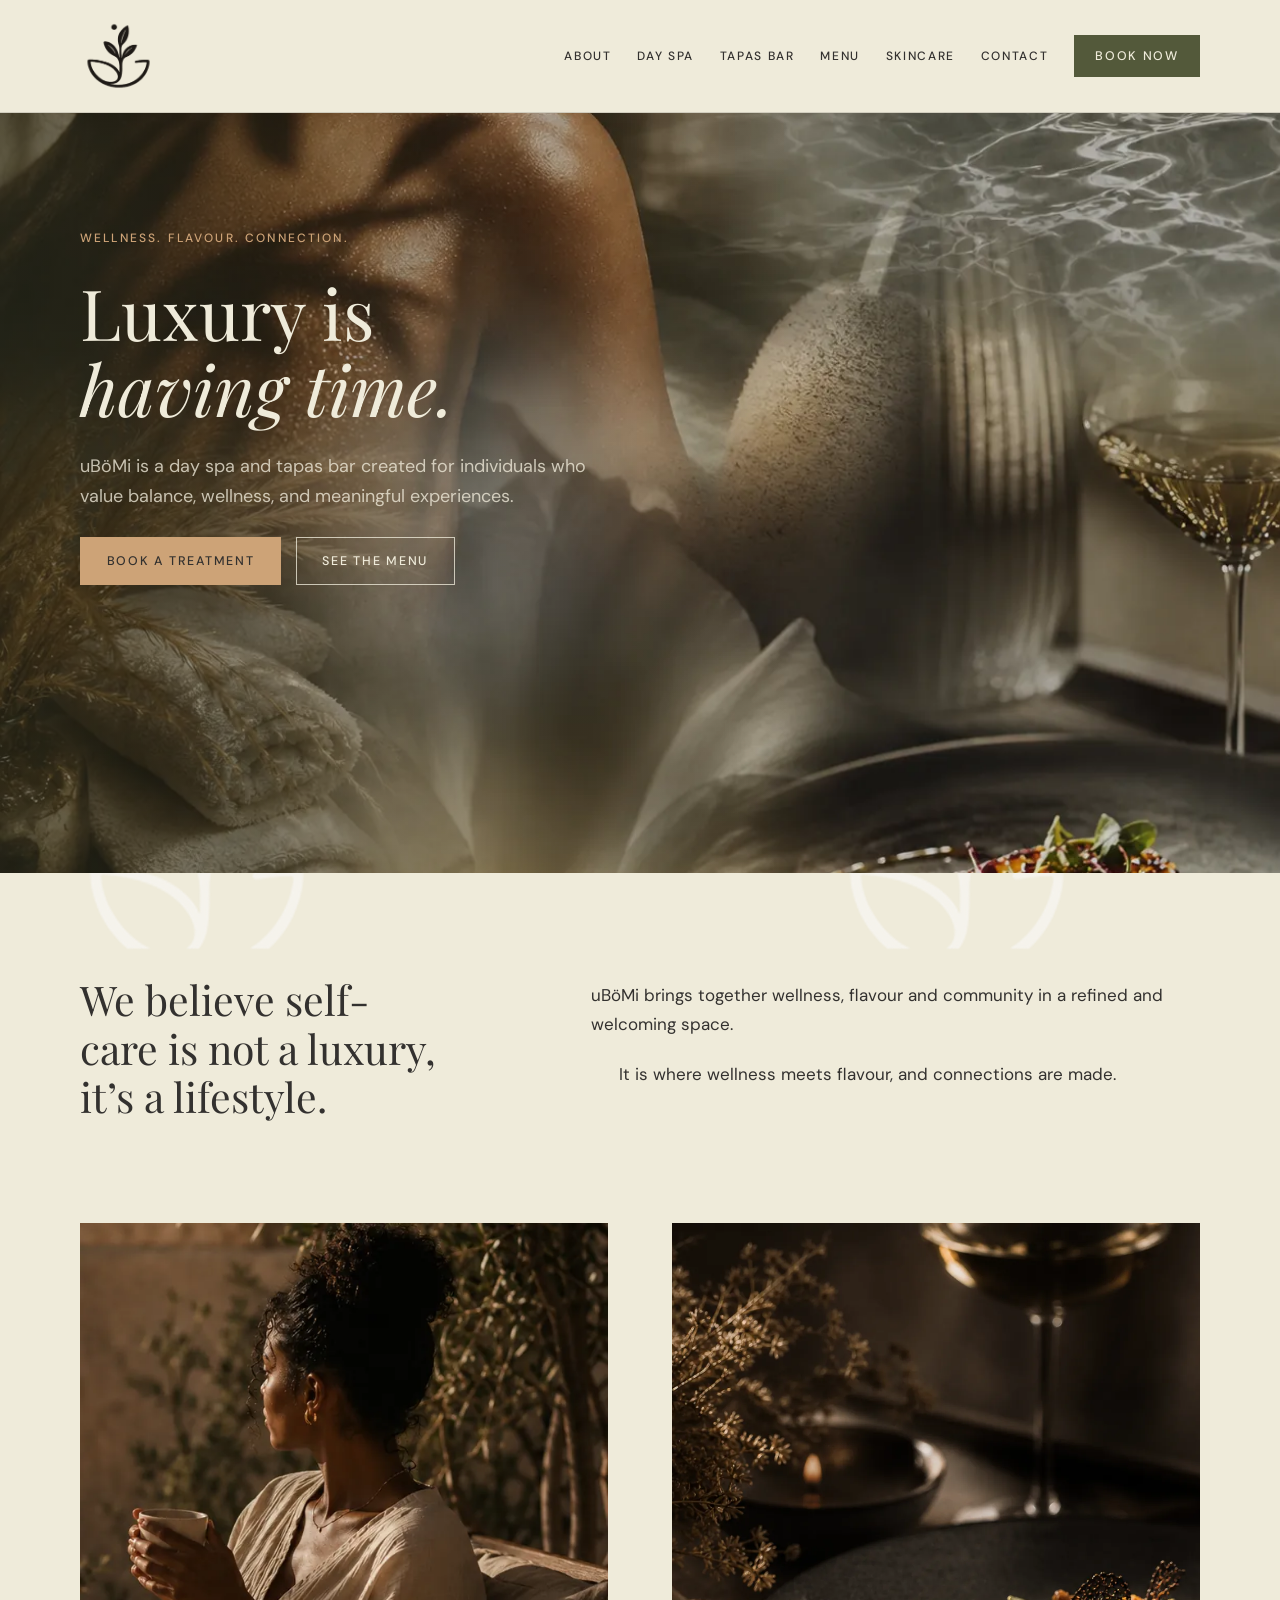
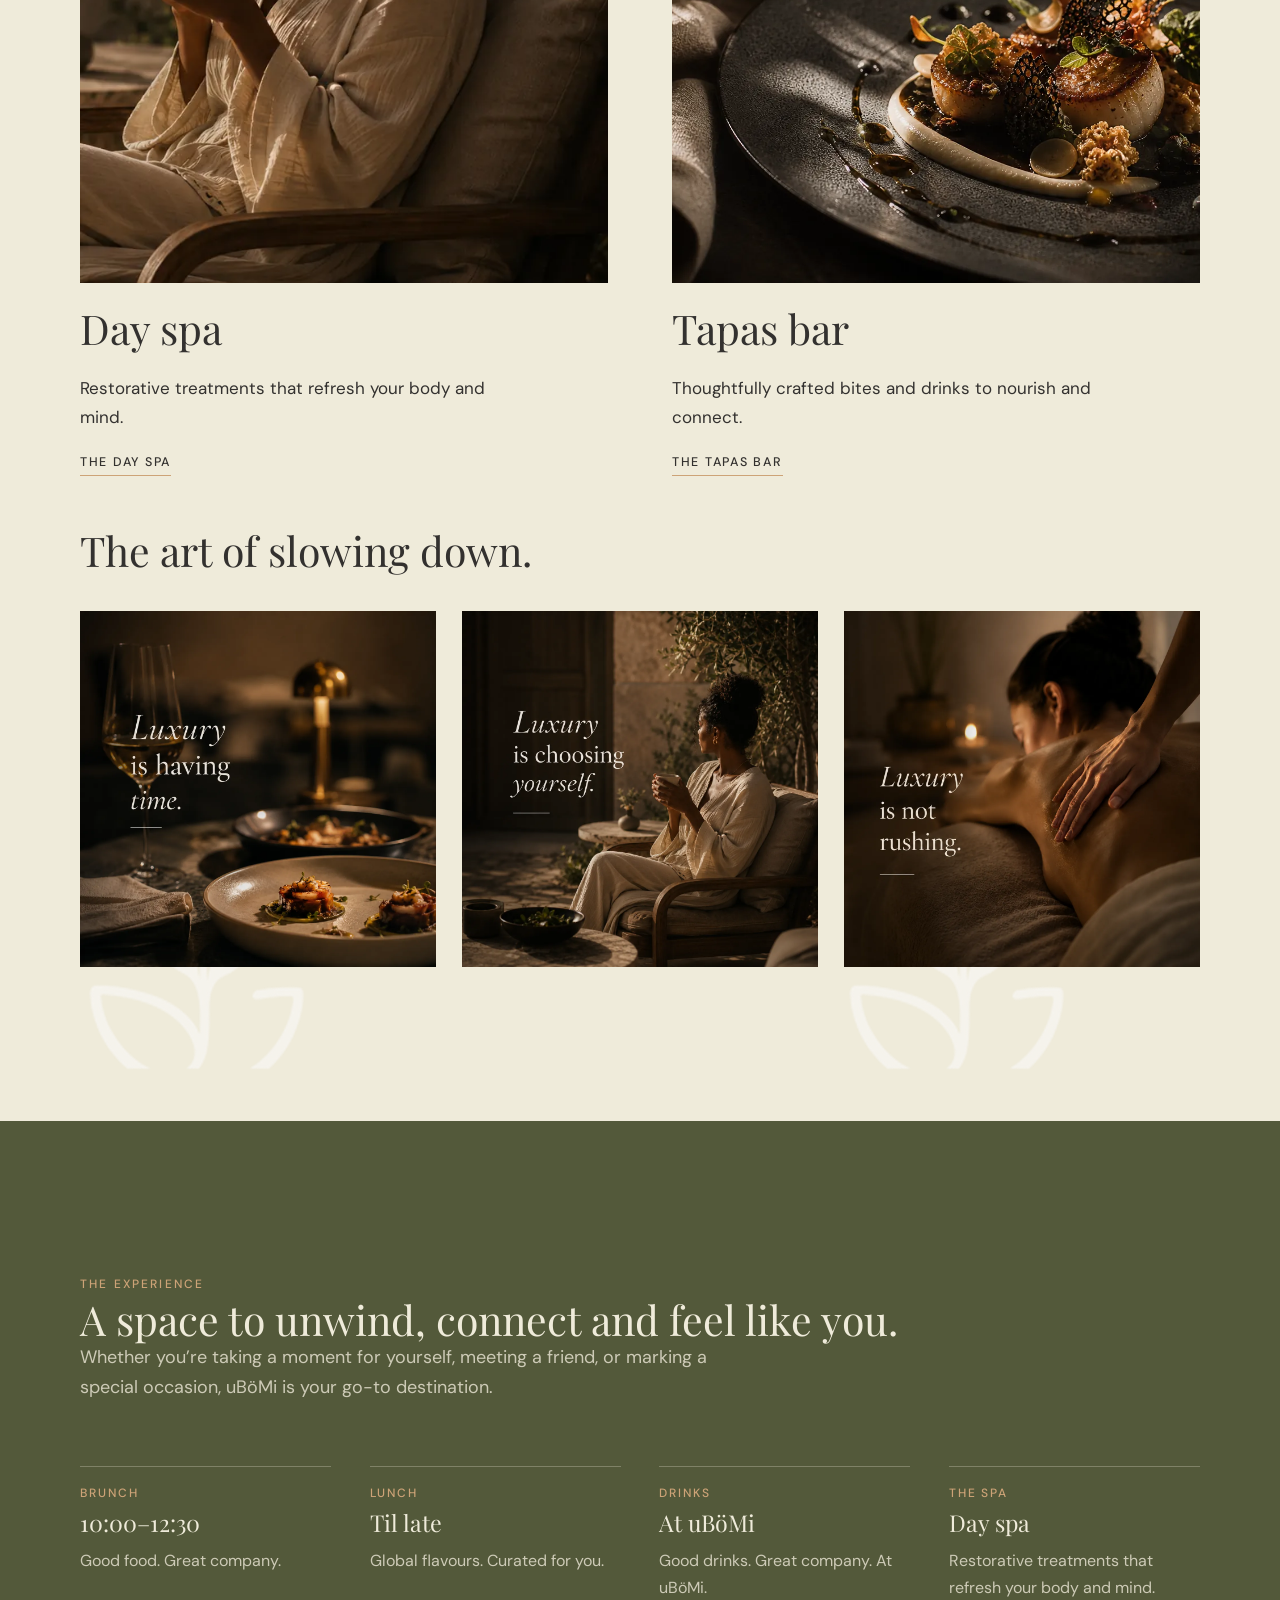
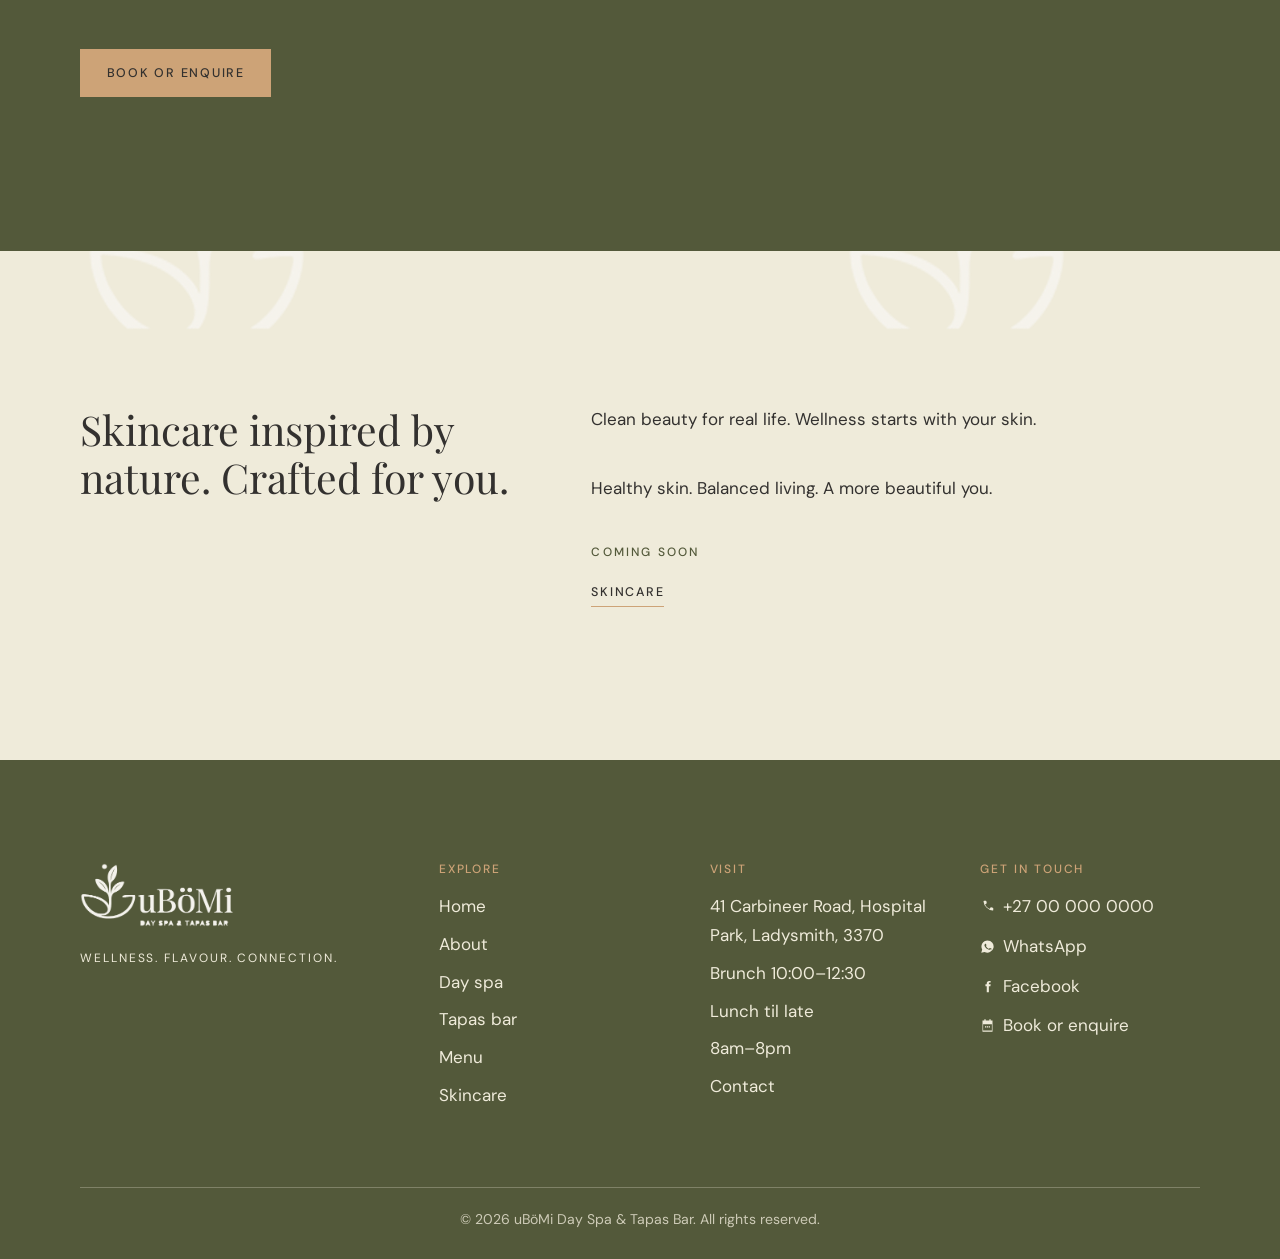
==== commit 41ac04d1: "Label the footer Facebook link Facebook." ====
--- a/index.html
+++ b/index.html
@@ -148,7 +148,7 @@
         <ul>
           <li><a data-href="tel" href="#"><span data-cfg="phoneDisplay">+27 00 000 0000</span></a></li>
           <li><a data-href="whatsapp" href="#" target="_blank" rel="noopener">WhatsApp</a></li>
-          <li><a data-href="facebook" href="https://www.facebook.com/share/19rTJ2Wmjx/" target="_blank" rel="noopener">uBomispabar, Ladysmith</a></li>
+          <li><a data-href="facebook" href="https://www.facebook.com/share/19rTJ2Wmjx/" target="_blank" rel="noopener">Facebook</a></li>
           <li><a href="bookings.html">Book or enquire</a></li>
         </ul>
       </div>
--- a/css/styles.css
+++ b/css/styles.css
@@ -221,6 +221,8 @@
 .intro { display: grid; grid-template-columns: minmax(0, 5fr) minmax(0, 7fr); gap: clamp(28px, 6vw, 96px); align-items: start; }
 .intro h2 { max-width: 14em; }
 .intro p + p { margin-top: 1.15rem; }
+.intro--calm { display: flex; flex-direction: column; align-items: stretch; width: 100%; gap: 1.35rem; }
+.intro--calm h2, .intro--calm > div { width: 100%; max-width: none; }
 .band--copy { padding-block: clamp(72px, 8vw, 112px); }
 .copy-note { display: flex; flex-direction: column; gap: 1.35rem; padding-block: 0.35rem; }
 .copy-note p + p { margin-top: 0; }
@@ -287,8 +289,8 @@
 .moments a:last-child { border-right: 0; }
 .moments a:hover { background: transparent; }
 .moments p { font-size: 1rem; }
-.band:has(.moments) { padding-bottom: clamp(12px, 1.5vw, 20px); }
-.band:has(.moments) + .band { padding-top: clamp(12px, 1.5vw, 20px); }
+.band:has(.moments) { padding-bottom: 0; }
+.band:has(.moments) + .band { padding-top: 0; }
 @media (max-width: 960px) {
   .moments { grid-template-columns: repeat(2, minmax(0, 1fr)); }
   .moments a { border-bottom: 1px solid var(--line); padding-left: 0; }
@@ -502,8 +504,32 @@
 .footer-grid ul { list-style: none; padding: 0; margin: 0; display: flex; flex-direction: column; gap: 0.55rem; }
 .footer-grid a { text-decoration: none; color: var(--on-dark); }
 .footer-grid a:hover { text-decoration: underline; text-decoration-color: var(--tan); }
+.site-footer a[data-href="tel"],
+.site-footer a[data-href="whatsapp"],
+.site-footer a[data-href="facebook"],
+.site-footer a[href="bookings.html"] {
+  display: inline-flex;
+  align-items: center;
+  gap: 0.5rem;
+}
+.site-footer a[data-href="tel"]::before,
+.site-footer a[data-href="whatsapp"]::before,
+.site-footer a[data-href="facebook"]::before,
+.site-footer a[href="bookings.html"]::before {
+  content: "";
+  width: 15px;
+  height: 15px;
+  flex: 0 0 15px;
+  background: currentColor;
+  -webkit-mask: var(--mark) center / contain no-repeat;
+  mask: var(--mark) center / contain no-repeat;
+}
+.site-footer a[data-href="tel"] { --mark: url("data:image/svg+xml,%3Csvg xmlns='http://www.w3.org/2000/svg' viewBox='0 0 24 24'%3E%3Cpath fill='black' d='M6.6 2.8h2.8c.4 0 .8.3.8.7l.6 2.7a.9.9 0 0 1-.5 1L8.6 8.4a.7.7 0 0 0-.3.8 12.4 12.4 0 0 0 6.5 6.5.7.7 0 0 0 .8-.3l1.2-1.7a.9.9 0 0 1 1-.5l2.7.6c.4.1.7.4.7.8v2.8c0 .6-.4 1-1 1A16.6 16.6 0 0 1 5.6 3.8c0-.6.4-1 1-1z'/%3E%3C/svg%3E"); }
+.site-footer a[data-href="whatsapp"] { --mark: url("data:image/svg+xml,%3Csvg xmlns='http://www.w3.org/2000/svg' viewBox='0 0 24 24'%3E%3Cpath fill='black' d='M12 2.2A9.8 9.8 0 0 0 3.5 16.8L2 22l5.3-1.4A9.8 9.8 0 1 0 12 2.2zm5.5 13.8c-.2.7-1.3 1.2-1.8 1.3-.5.1-1 .2-3.1-.7-2.6-1.1-4.2-3.6-4.4-3.8-.1-.2-1.1-1.4-1.1-2.7s.7-1.9.9-2.2c.2-.2.5-.3.7-.3h.4c.2 0 .4 0 .5.4.2.6.7 1.8.8 1.9.1.2 0 .4-.2.5l-.5.6c-.1.2-.3.3-.1.6.2.4.9 1.4 1.9 2.3 1.3 1.1 2.3 1.4 2.6 1.6.3.1.5.1.6-.1l.7-.9c.2-.2.4-.2.6-.1l1.9.9c.2.1.4.2.5.3.1.3 0 .9-.2 1.6z'/%3E%3C/svg%3E"); }
+.site-footer a[data-href="facebook"] { --mark: url("data:image/svg+xml,%3Csvg xmlns='http://www.w3.org/2000/svg' viewBox='0 0 24 24'%3E%3Cpath fill='black' d='M14.2 8.4V6.7c0-.8.4-1.1 1.3-1.1H17V3h-2.3C12 3 10.8 4.5 10.8 6.8v1.6H8.7v3h2.1V21h3.4v-9.6h2.4l.5-3H14.2z'/%3E%3C/svg%3E"); }
+.site-footer a[href="bookings.html"] { --mark: url("data:image/svg+xml,%3Csvg xmlns='http://www.w3.org/2000/svg' viewBox='0 0 24 24'%3E%3Cpath fill='black' d='M7 2h2v2h6V2h2v2h3v18H4V4h3V2zm12 8H5v10h14V10zM8 13h2v2H8v-2zm3 0h2v2h-2v-2zm3 0h2v2h-2v-2z'/%3E%3C/svg%3E"); }
 .footer-grid p { letter-spacing: 0.16em; text-transform: uppercase; font-size: 0.75rem; color: var(--ivory); max-width: 22em; }
-.legal { margin-top: clamp(48px, 6vw, 80px); padding-top: 1.25rem; border-top: 1px solid var(--line-dark); display: flex; flex-wrap: wrap; gap: 0.5rem 2rem; justify-content: space-between; font-size: 0.88rem; color: var(--on-dark-soft); }
+.legal { margin-top: clamp(48px, 6vw, 80px); padding-top: 1.25rem; border-top: 1px solid var(--line-dark); display: flex; flex-wrap: wrap; gap: 0.5rem 2rem; justify-content: center; text-align: center; font-size: 0.88rem; color: var(--on-dark-soft); }
 @media (max-width: 860px) { .footer-grid { grid-template-columns: repeat(2, minmax(0, 1fr)); } .footer-grid > :first-child { grid-column: 1 / -1; } }
 @media (max-width: 480px) { .footer-grid { grid-template-columns: minmax(0, 1fr); } }
 
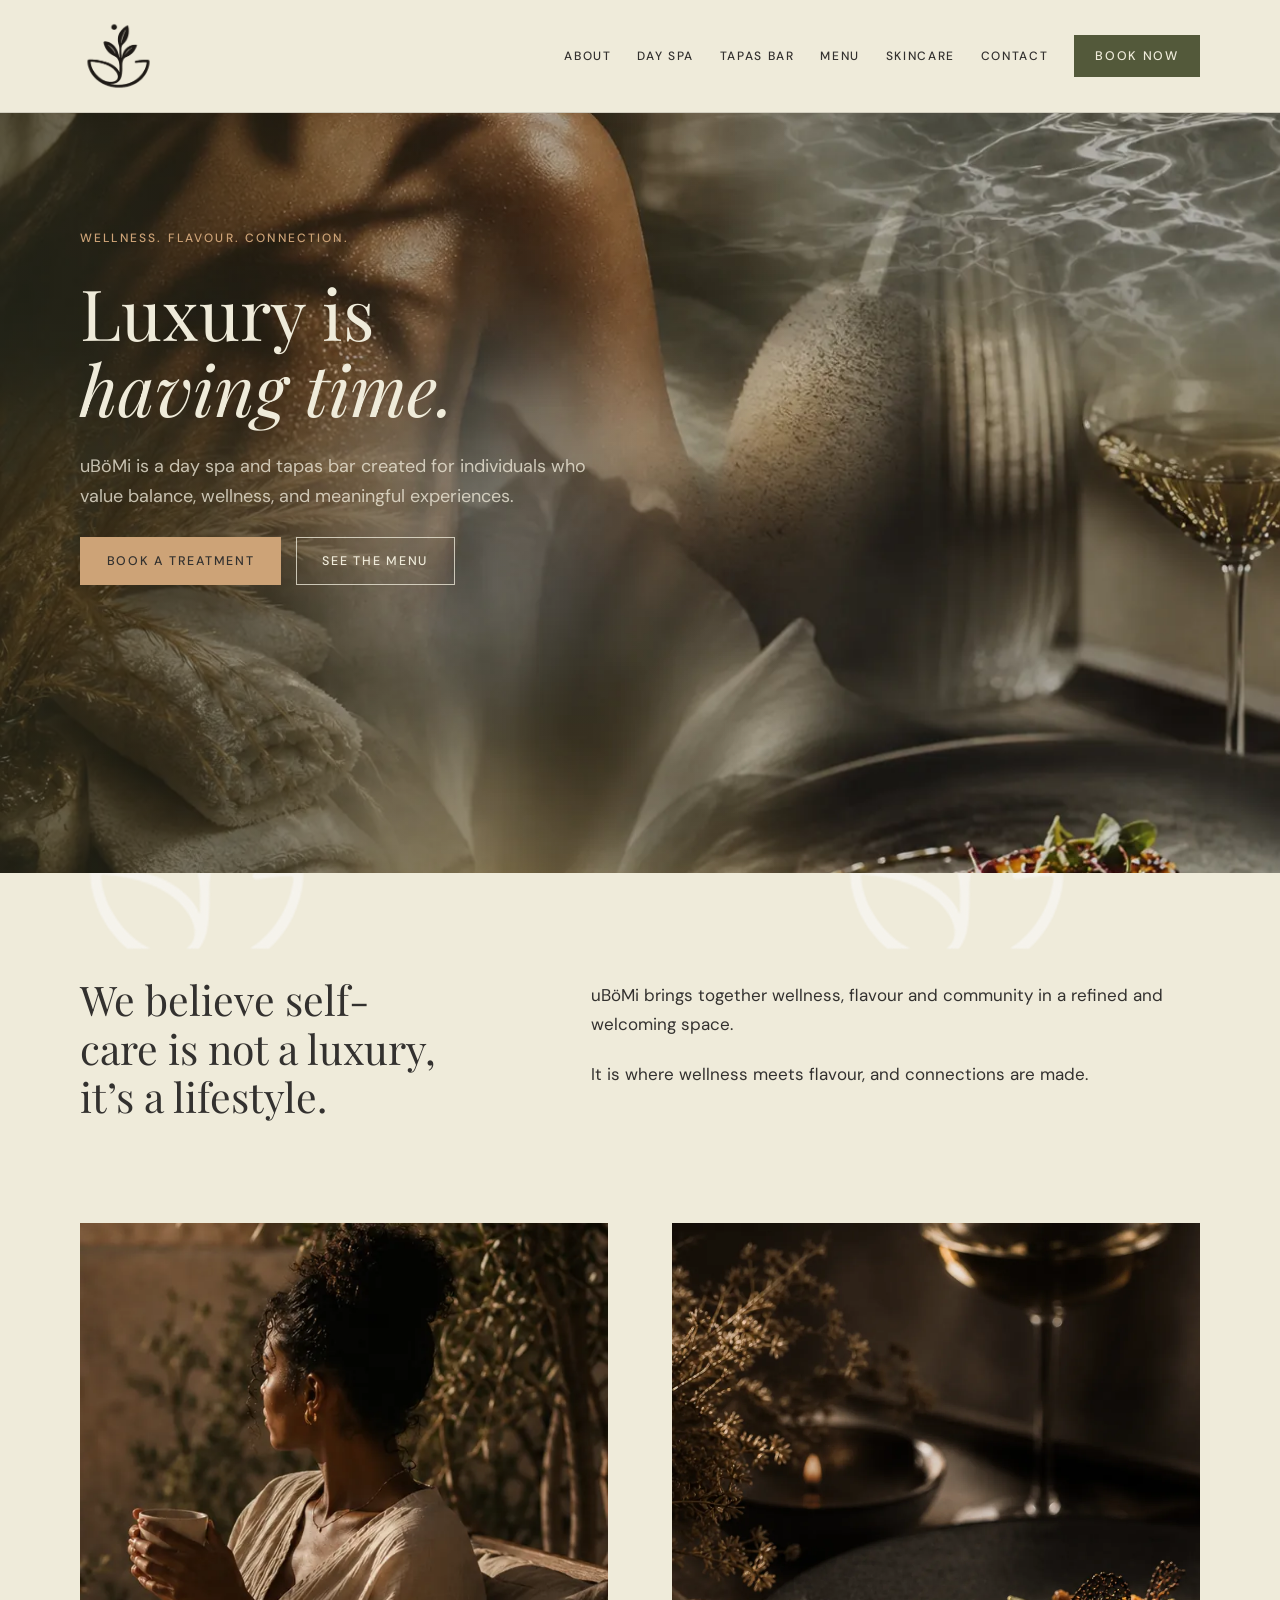
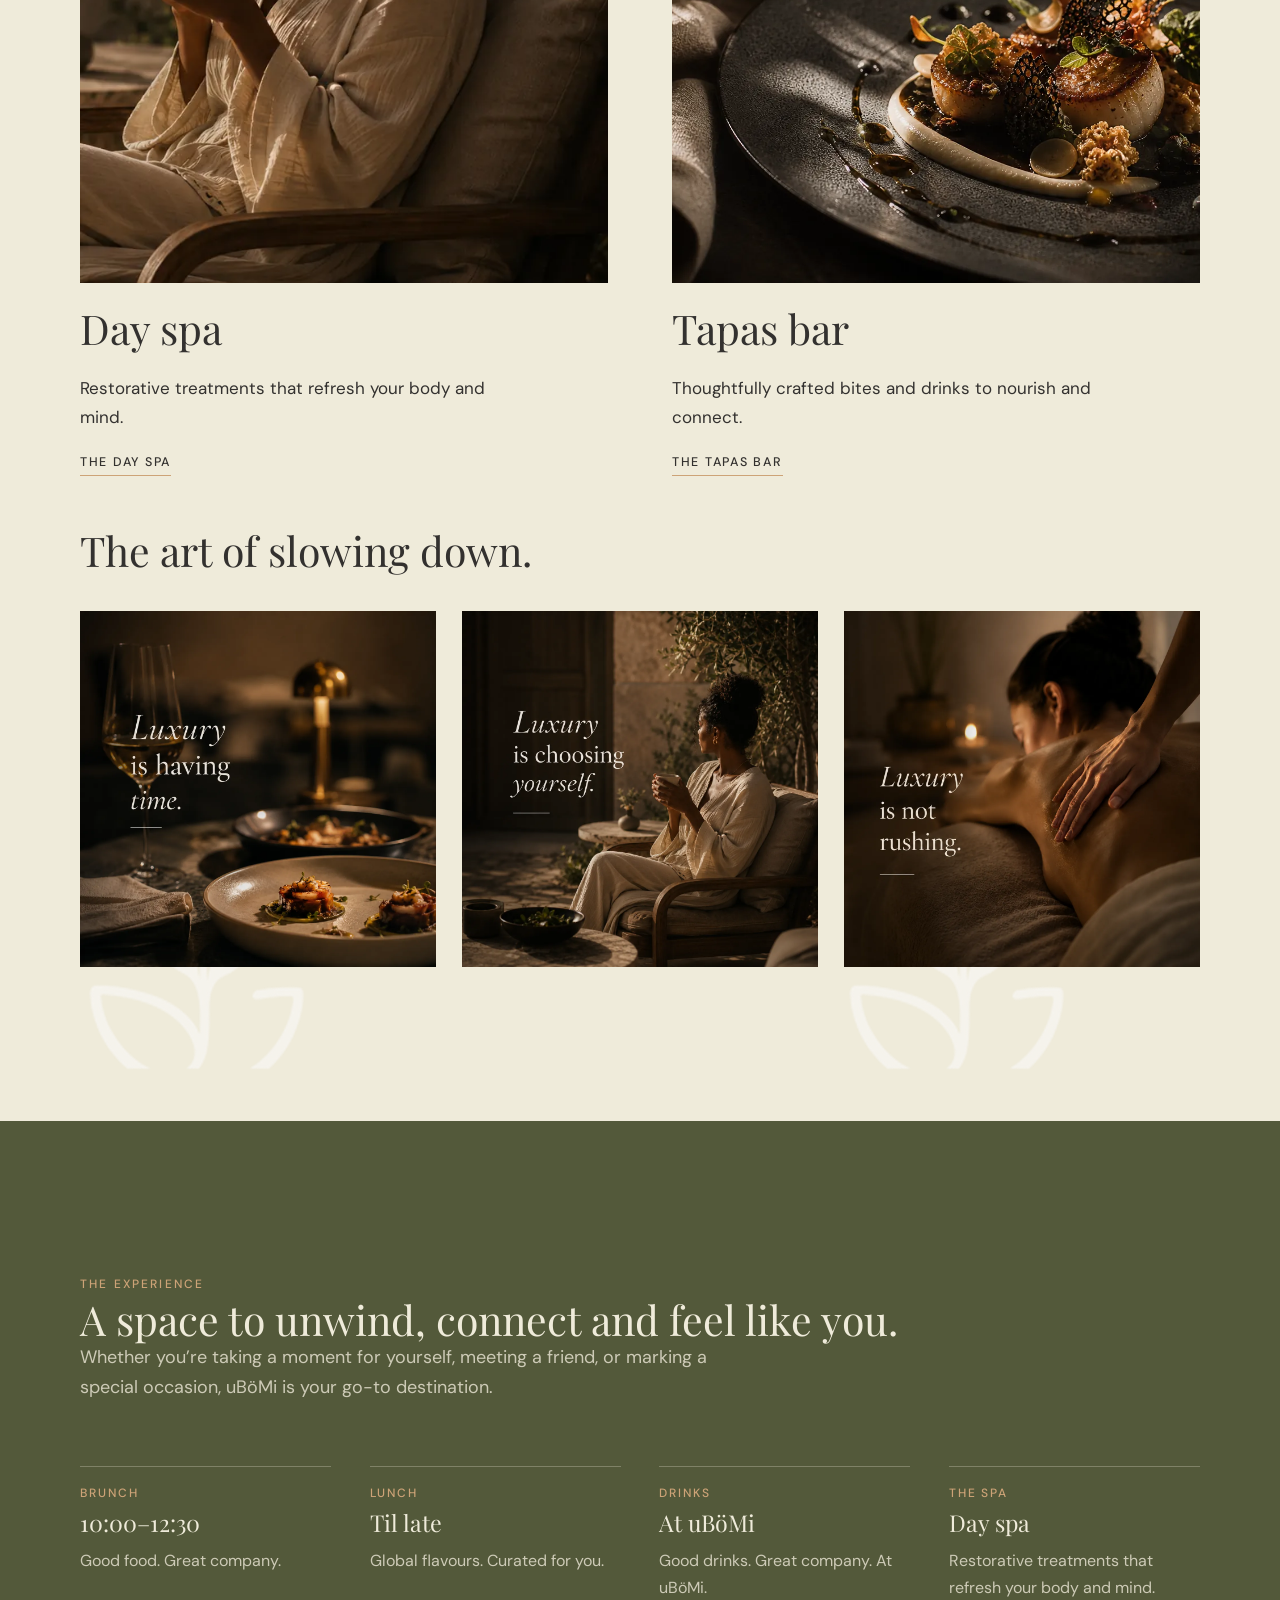
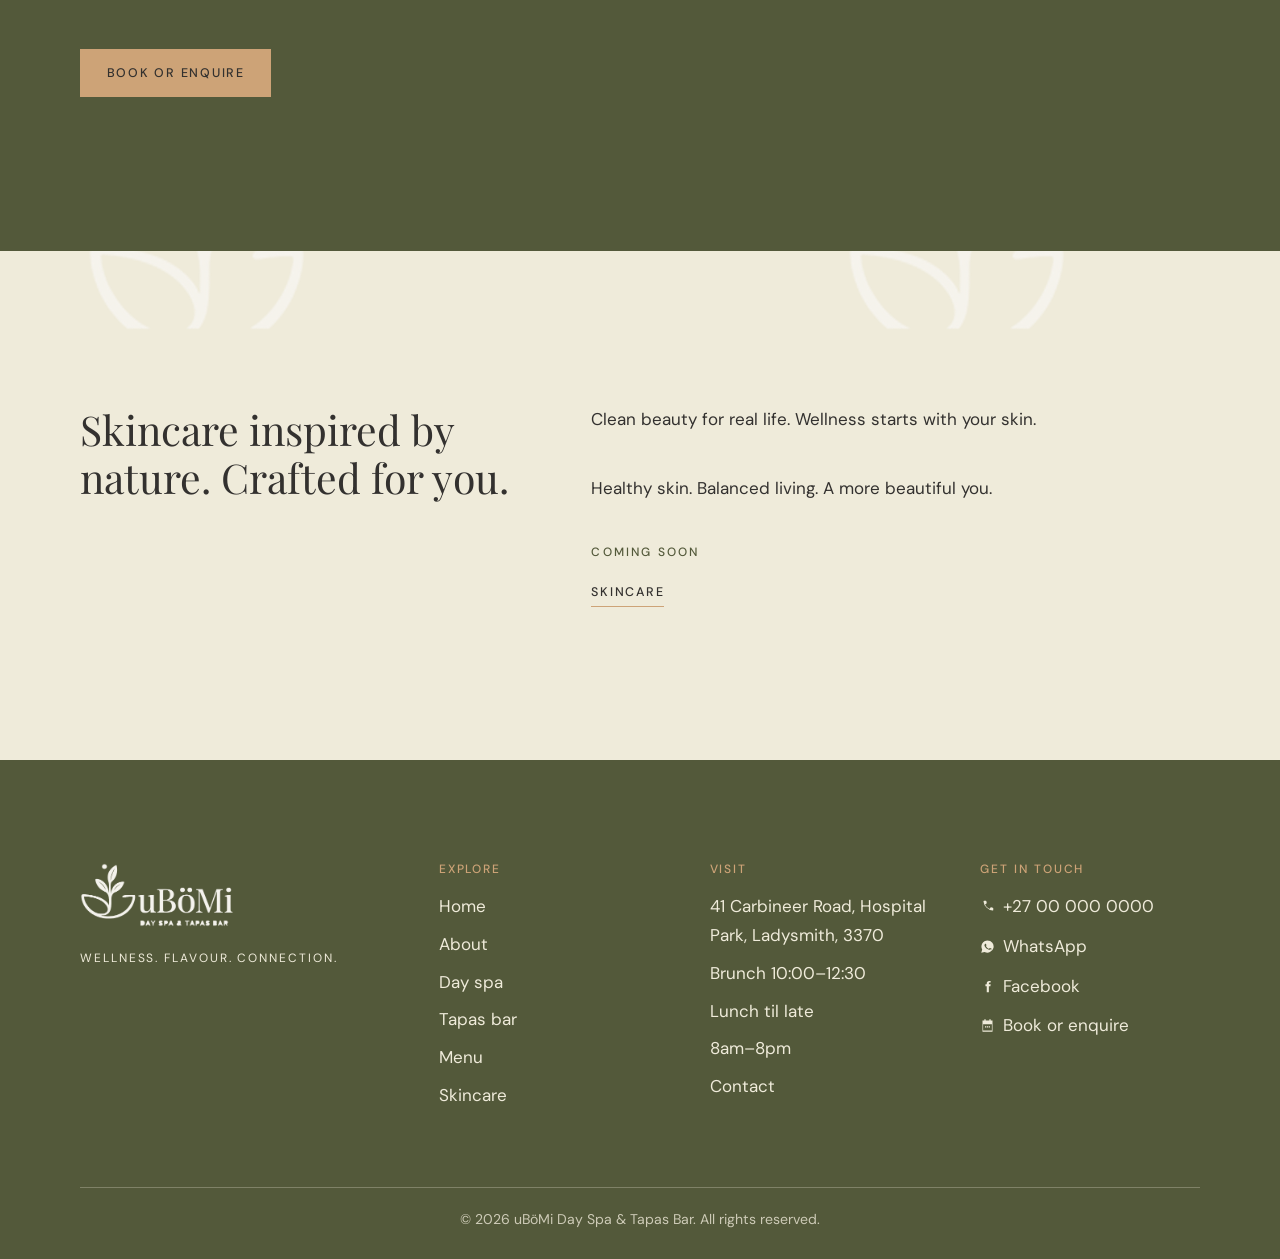
==== commit fc28f1e6: "Align the home intro sentences on the same left edge." ====
--- a/index.html
+++ b/index.html
@@ -52,7 +52,7 @@
     <h2>We believe self-care is not a luxury, it’s a lifestyle.</h2>
     <div class="copy-note">
       <p>uBöMi brings together wellness, flavour and community in a refined and welcoming space.</p>
-      <p class="indent">It is where wellness meets flavour, and connections are made.</p>
+      <p>It is where wellness meets flavour, and connections are made.</p>
     </div>
   </div>
 </section>
--- a/css/styles.css
+++ b/css/styles.css
@@ -94,6 +94,7 @@
 }
 .band { padding-block: var(--section); }
 .band--tight { padding-top: 0; }
+.band--close { padding-top: clamp(48px, 5vw, 72px); }
 .band--sand, .band--paper { background: var(--ivory); }
 .band--dark, .dark { background: var(--green); color: var(--on-dark); }
 .band--dark .lede, .dark .lede, .band--dark p, .dark p { color: var(--on-dark-soft); }
@@ -223,6 +224,9 @@
 .intro p + p { margin-top: 1.15rem; }
 .intro--calm { display: flex; flex-direction: column; align-items: stretch; width: 100%; gap: 1.35rem; }
 .intro--calm h2, .intro--calm > div { width: 100%; max-width: none; }
+.intro--center { text-align: center; }
+.intro--center .lede { margin-inline: auto; }
+.intro--center .actions { justify-content: center; }
 .band--copy { padding-block: clamp(72px, 8vw, 112px); }
 .copy-note { display: flex; flex-direction: column; gap: 1.35rem; padding-block: 0.35rem; }
 .copy-note p + p { margin-top: 0; }
@@ -284,7 +288,7 @@
 }
 
 .moments { display: grid; grid-template-columns: repeat(4, minmax(0, 1fr)); border-top: 1px solid var(--line); }
-.moments a { text-decoration: none; padding: 1.6rem 1.4rem 2rem 0; display: flex; flex-direction: column; gap: 0.55rem; border-right: 1px solid var(--line); padding-left: 1.4rem; }
+.moments a { text-decoration: none; padding: 1.6rem 2rem 2rem 0; display: flex; flex-direction: column; gap: 0.55rem; border-right: 1px solid var(--line); padding-left: 2rem; }
 .moments a:first-child { padding-left: 0; }
 .moments a:last-child { border-right: 0; }
 .moments a:hover { background: transparent; }
@@ -294,7 +298,7 @@
 @media (max-width: 960px) {
   .moments { grid-template-columns: repeat(2, minmax(0, 1fr)); }
   .moments a { border-bottom: 1px solid var(--line); padding-left: 0; }
-  .moments a:nth-child(2n) { border-right: 0; padding-left: 1.4rem; }
+  .moments a:nth-child(2n) { border-right: 0; padding-left: 2rem; }
 }
 @media (max-width: 520px) {
   .moments { grid-template-columns: minmax(0, 1fr); }
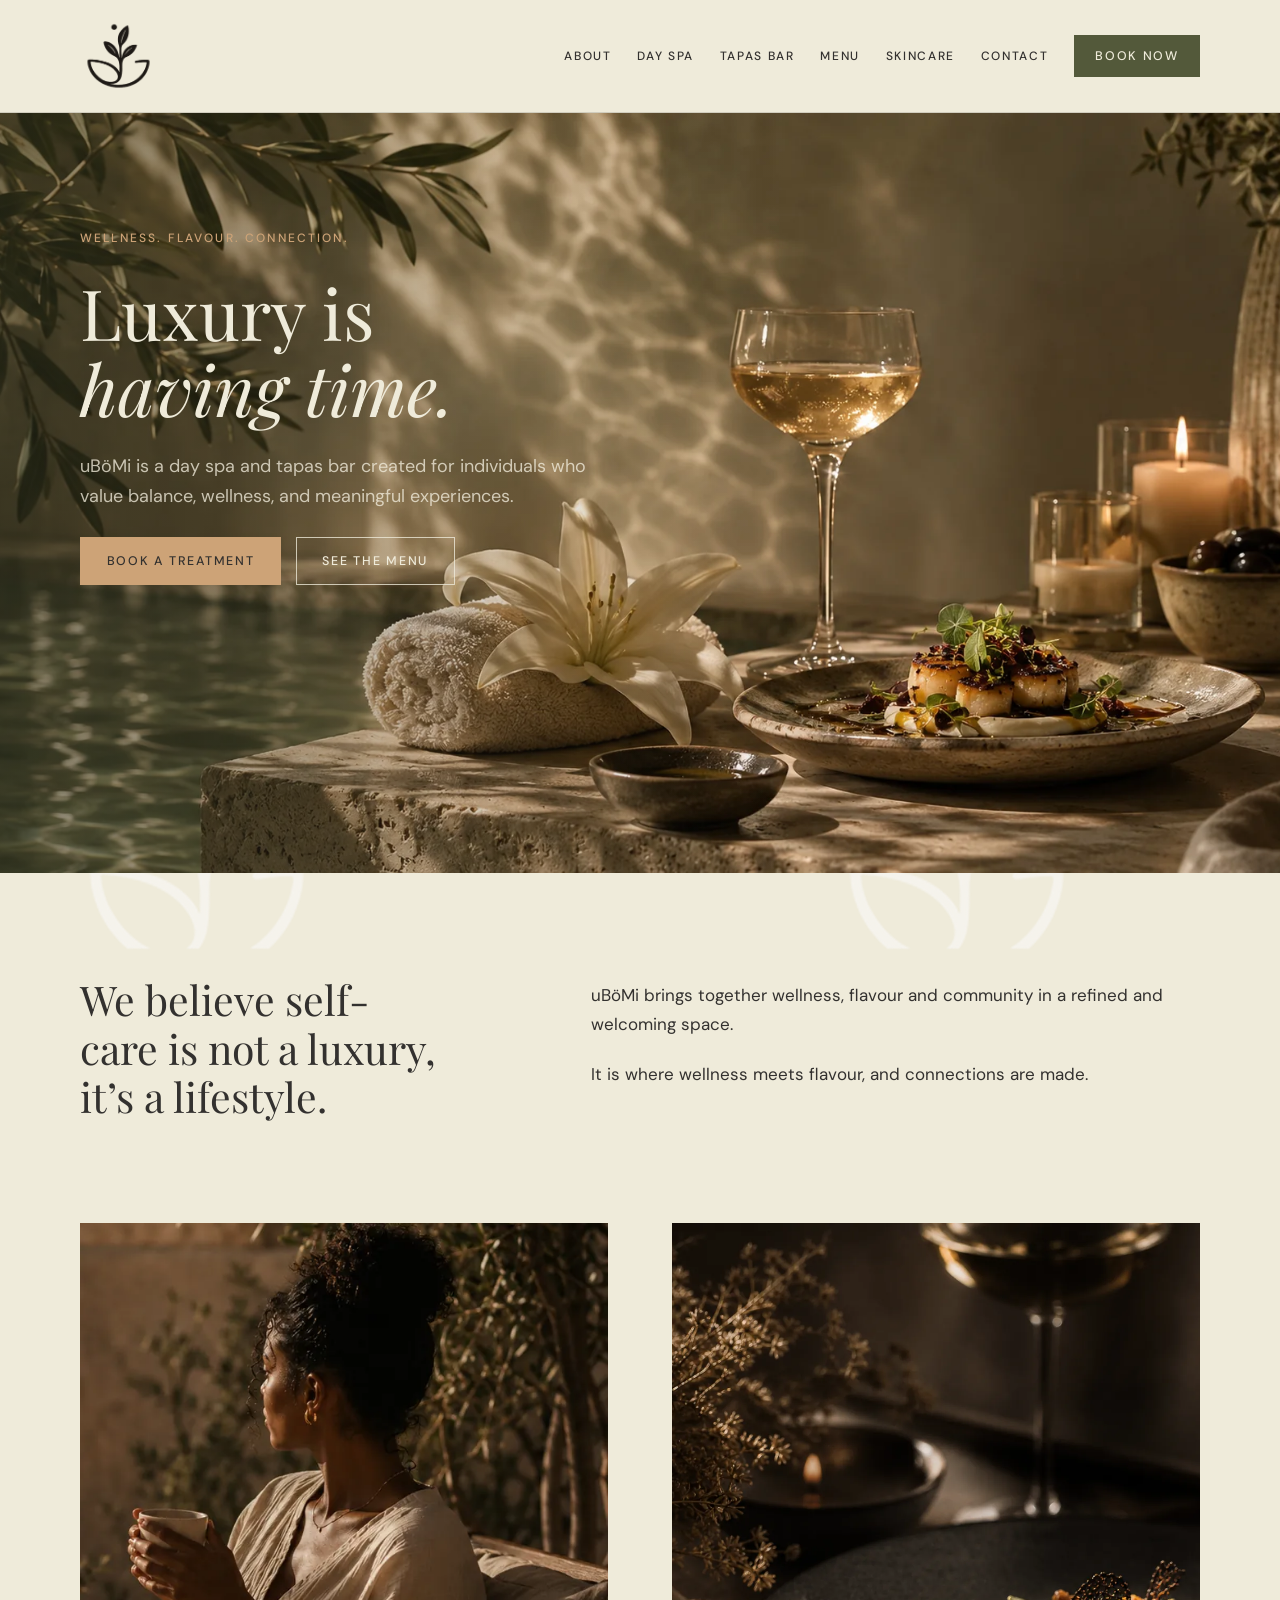
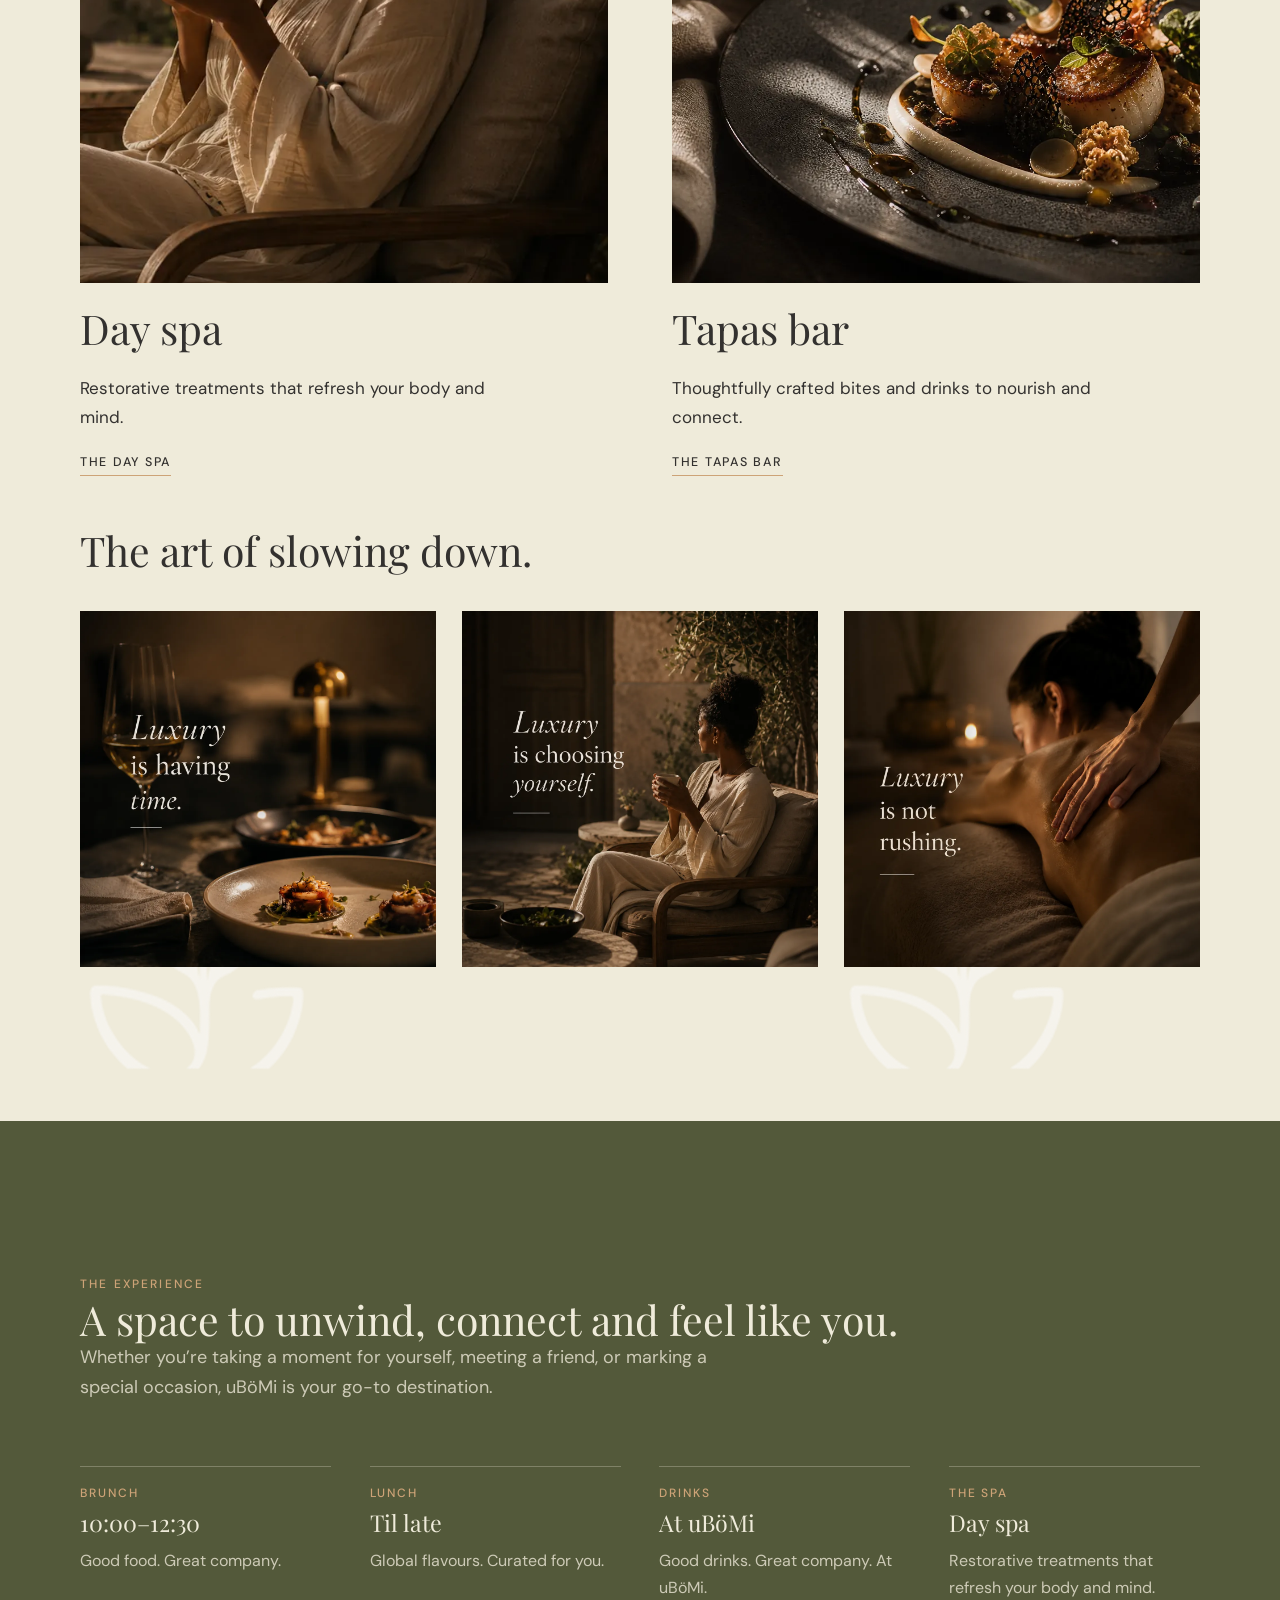
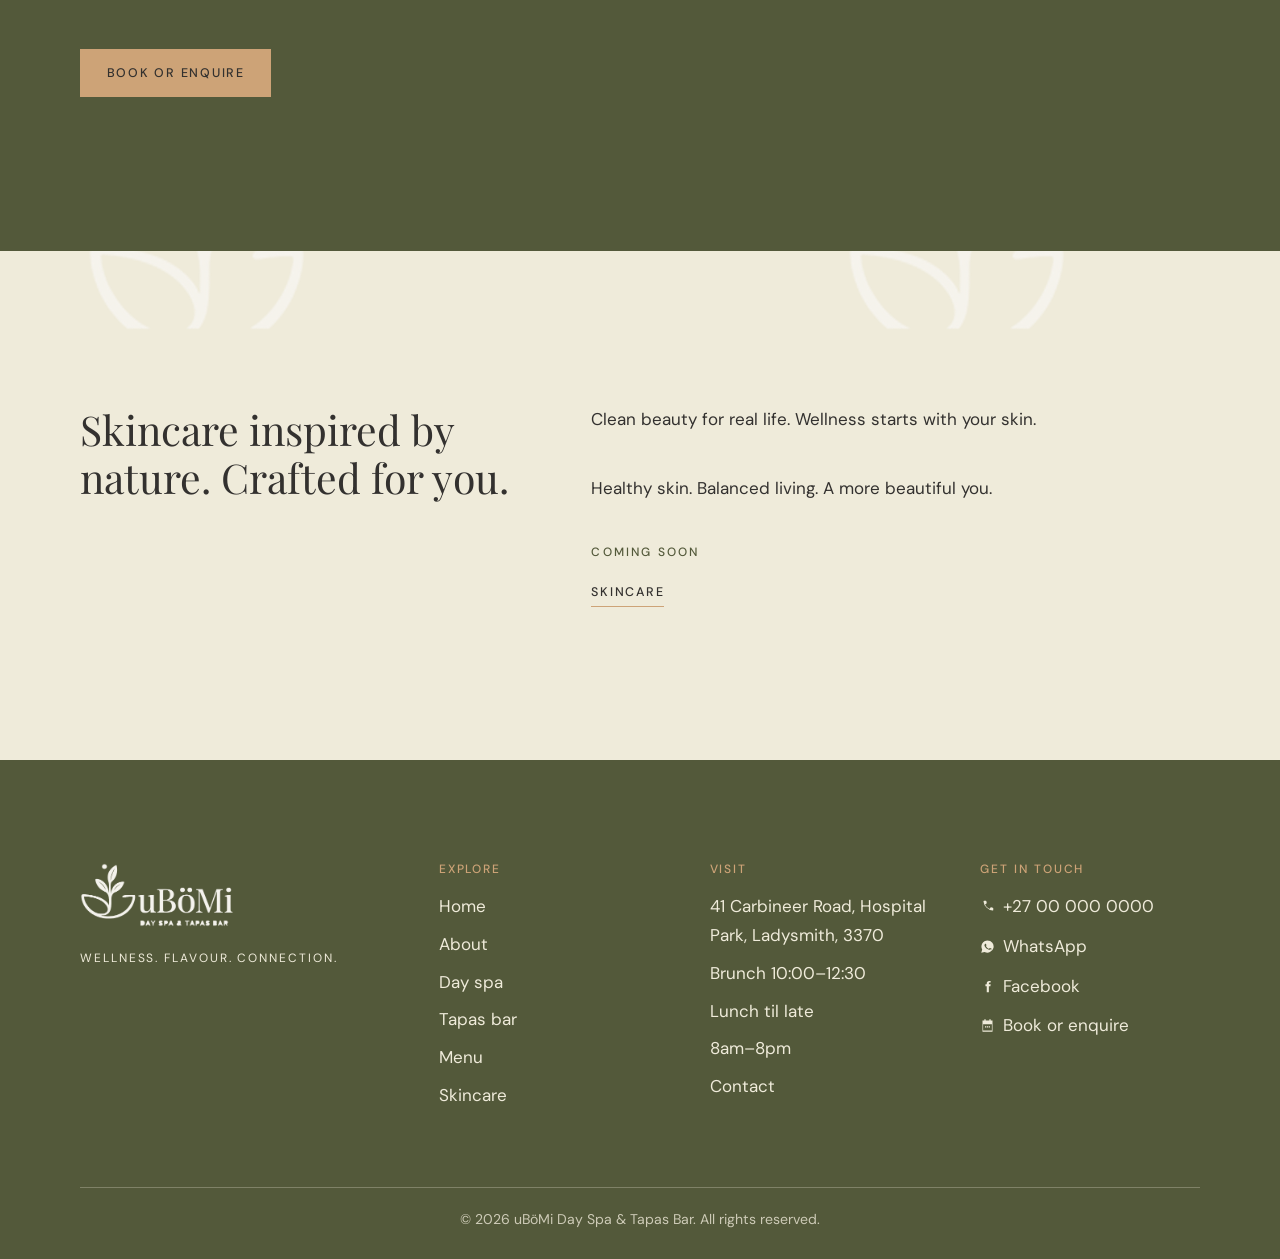
==== commit 3c6799a2: "Use the poolside photo as the home hero." ====
--- a/index.html
+++ b/index.html
@@ -9,7 +9,7 @@
 <meta property="og:title" content="uBöMi Day Spa &amp; Tapas Bar">
 <meta property="og:description" content="Wellness. Flavour. Connection. A day spa and tapas bar.">
 <meta property="og:type" content="website">
-<meta property="og:image" content="img/hero.webp">
+<meta property="og:image" content="img/hero-pool.webp">
 <meta name="theme-color" content="#53593A">
 <link rel="icon" href="img/favicon.png?v=clear" type="image/png">
 <link rel="apple-touch-icon" href="img/apple-touch-icon.png?v=clear">
@@ -42,7 +42,7 @@
       </div>
     </div>
     <div class="hero__media">
-      <img src="img/hero.webp" width="1254" height="1254" alt="A woman resting after a spa treatment, blending into a plate of seared scallops and a glass of white wine">
+      <img src="img/hero-pool.webp" width="1672" height="941" alt="A poolside ledge with a rolled towel, a white lily, a glass of wine, and a plate of seared scallops">
     </div>
   </div>
 </section>
--- a/css/styles.css
+++ b/css/styles.css
@@ -198,7 +198,7 @@
 }
 .hero__media img {
   position: absolute; inset: 0; width: 100%; height: 100%; max-width: none; max-height: none;
-  object-fit: cover; object-position: 58% 46%;
+  object-fit: cover; object-position: center 58%;
 }
 @media (max-width: 860px) {
   .hero, .hero .wrap { min-height: min(640px, 92vh); }
@@ -275,6 +275,13 @@
 .group:last-child { border-bottom: 1px solid var(--line); }
 .group__head { display: flex; flex-direction: column; gap: 0.7rem; align-self: start; position: sticky; top: calc(var(--header-h) + 24px + env(safe-area-inset-top, 0px)); }
 .group__head p { max-width: 18em; }
+.group__body { display: flex; flex-direction: column; gap: clamp(20px, 3vw, 36px); }
+.group > *, .svc li { min-width: 0; }
+.group__photo { width: min(100%, 15rem); max-width: 100%; aspect-ratio: 1; object-fit: cover; object-position: center; display: block; }
+.group__photo--low { object-position: center 70%; }
+.photo-row { display: flex; flex-wrap: wrap; gap: 0.9rem; max-width: 100%; min-width: 0; }
+.svc .photo-row { grid-column: 1 / -1; }
+.group__head:has(.group__photo) { position: static; }
 .svc { list-style: none; margin: 0; padding: 0; display: flex; flex-direction: column; }
 .svc li { display: grid; grid-template-columns: minmax(0, 1fr) auto; gap: 0.35rem 1.5rem; padding-block: 1.15rem; border-top: 1px solid var(--line); align-items: baseline; }
 .svc li:first-child { border-top: 0; padding-top: 0; }
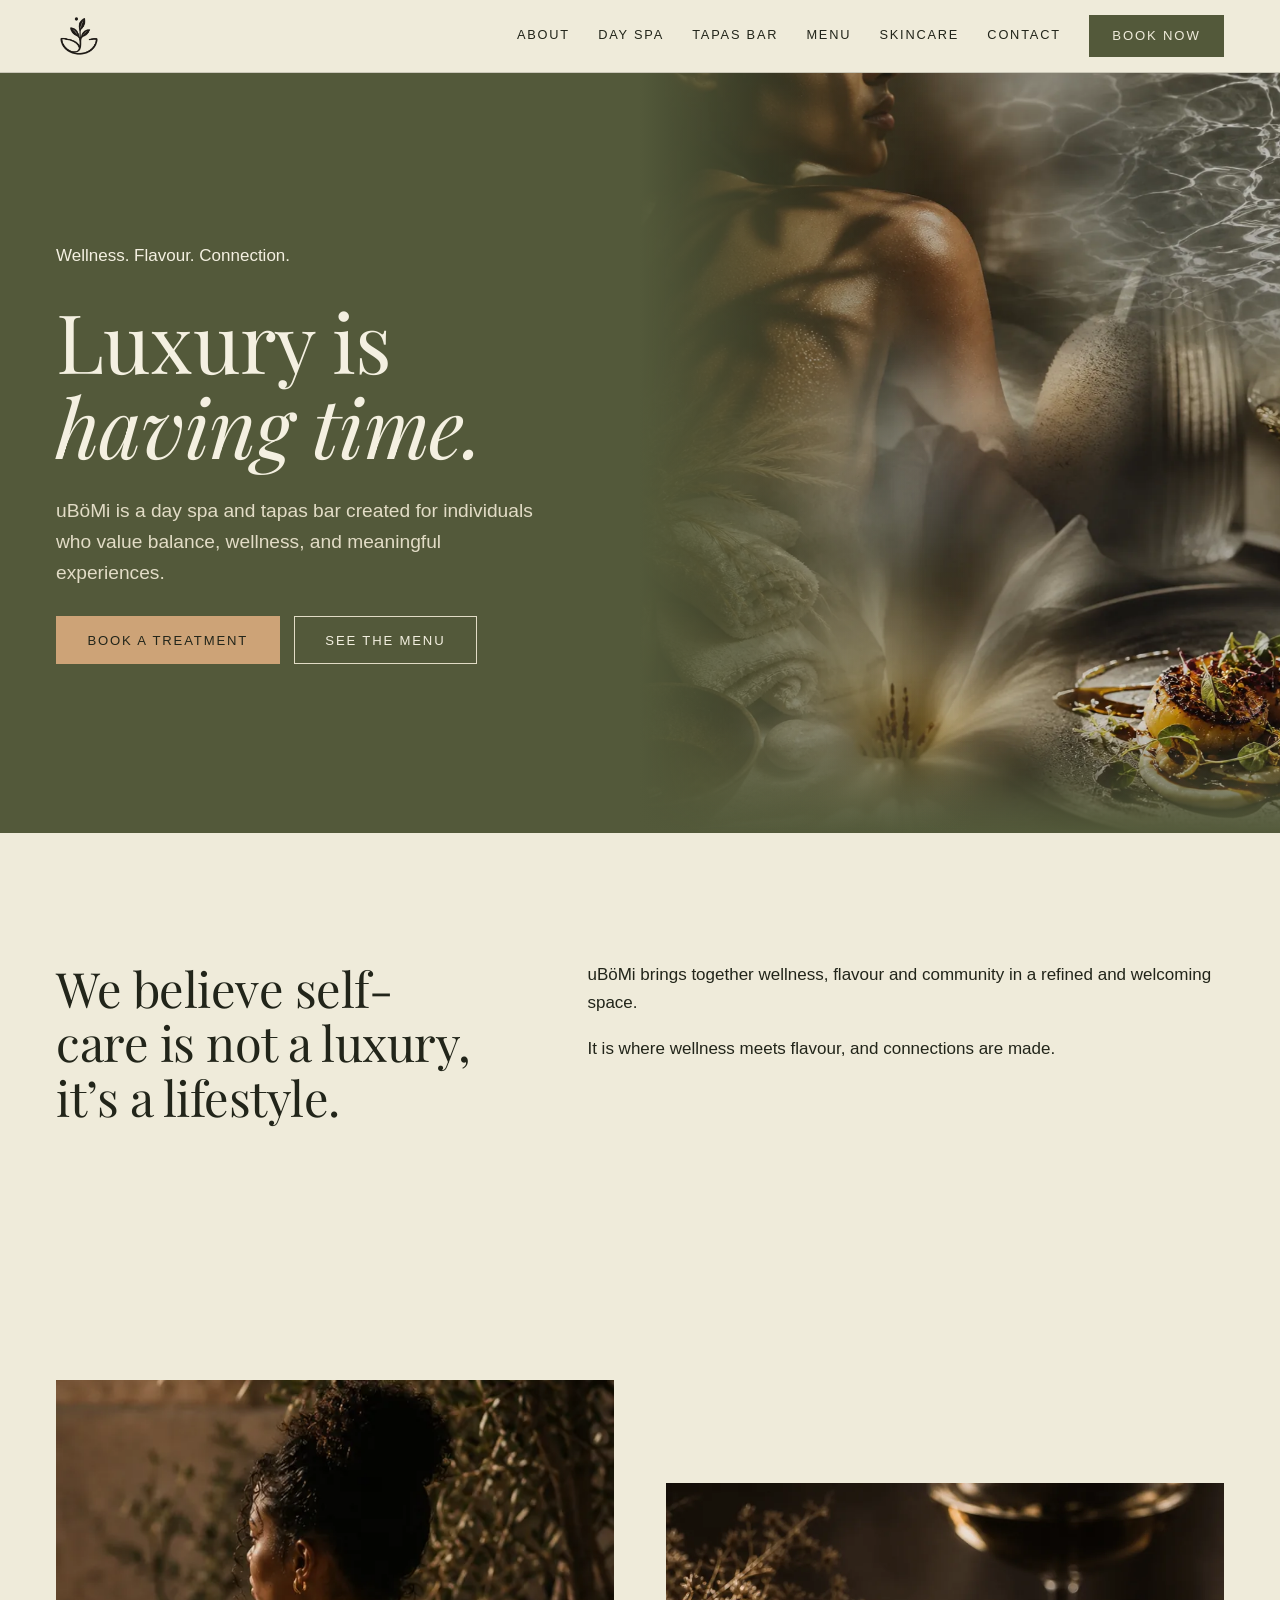
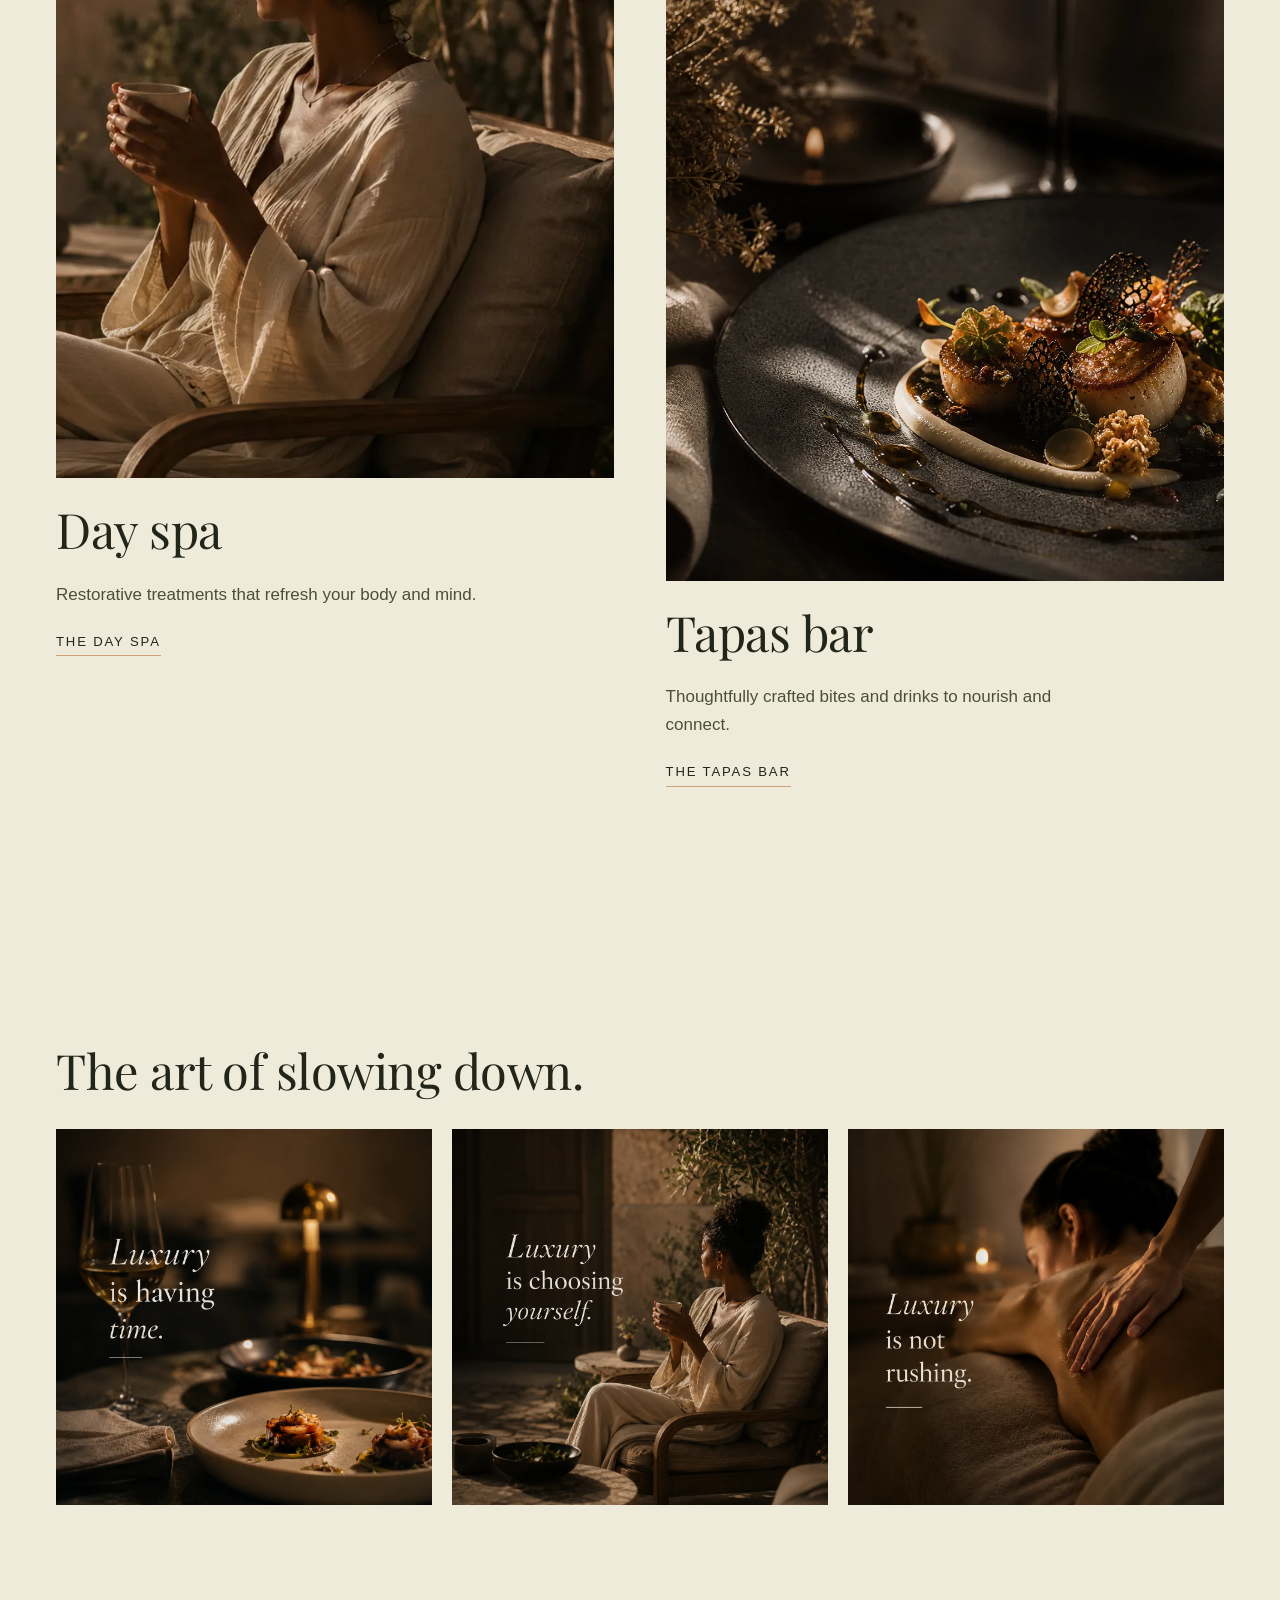
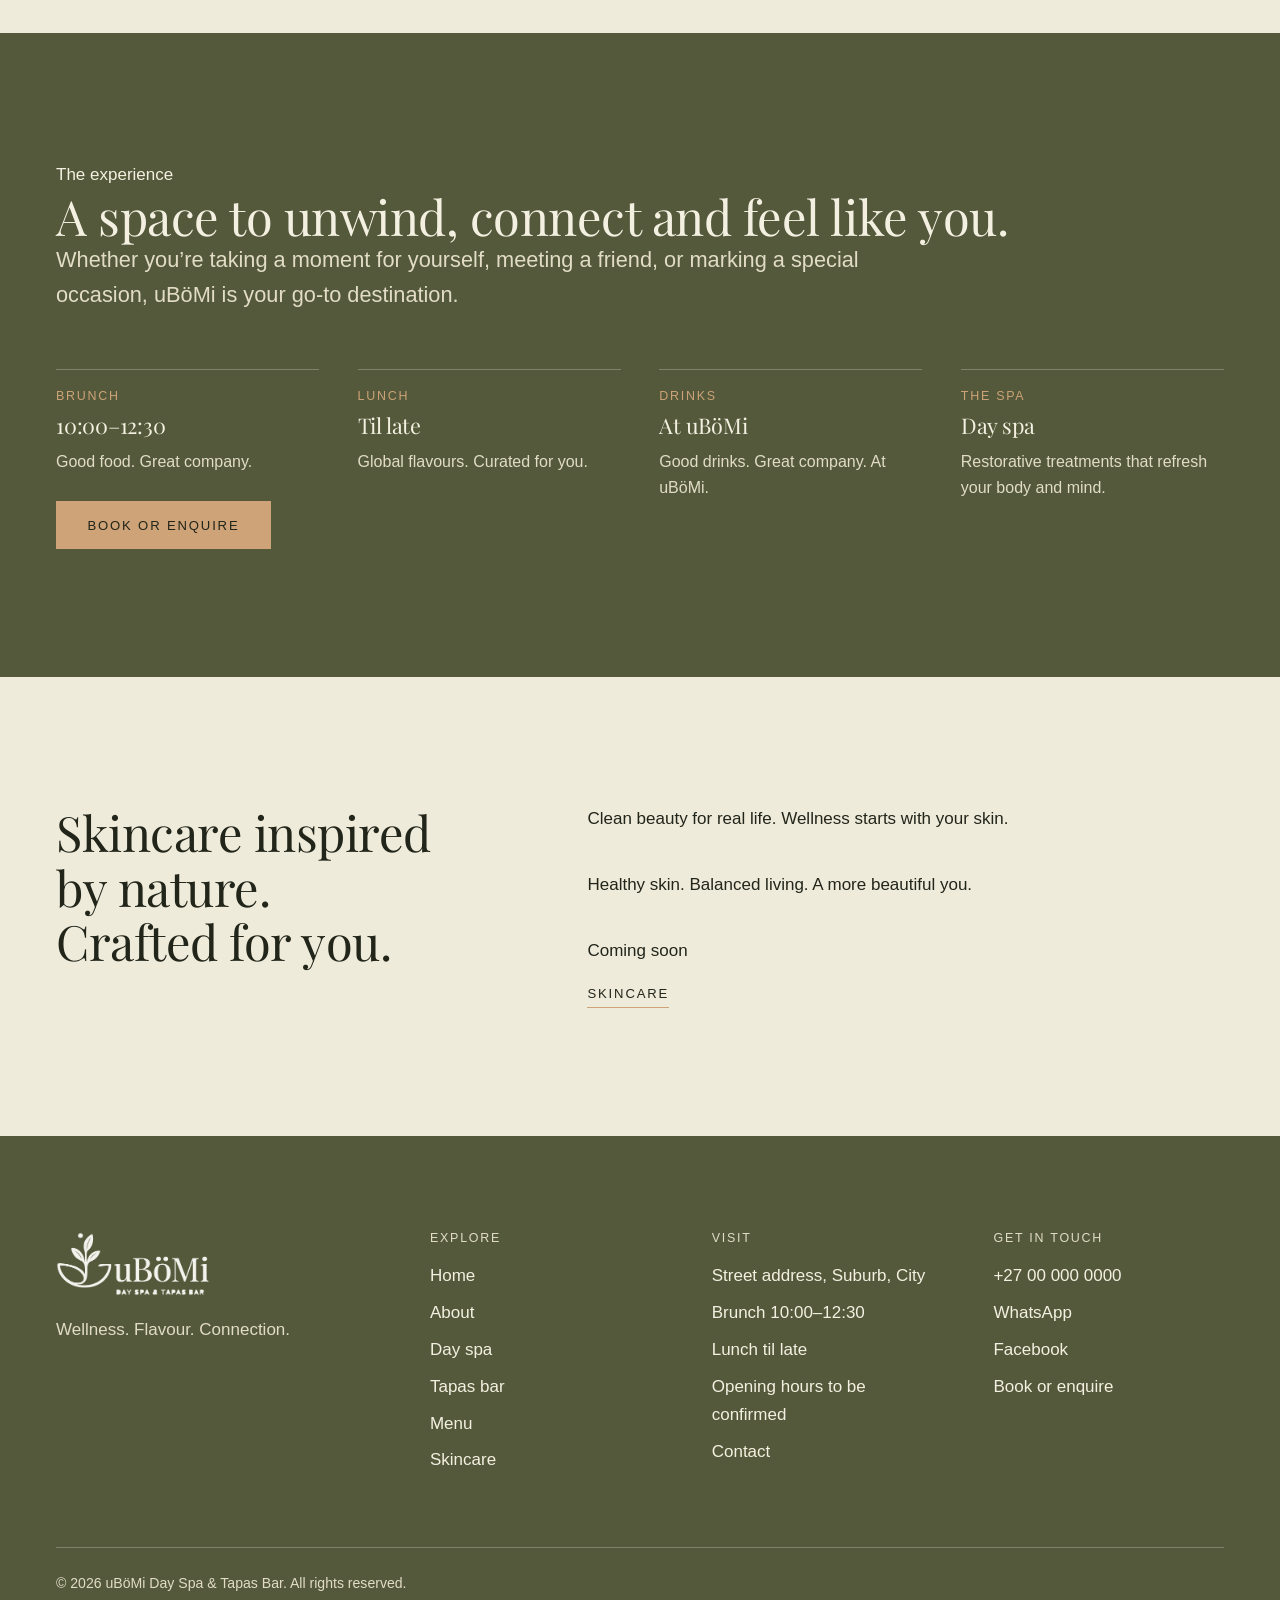
==== commit 9e32d7cf: "Restore the original home hero image." ====
--- a/index.html
+++ b/index.html
@@ -9,7 +9,7 @@
 <meta property="og:title" content="uBöMi Day Spa &amp; Tapas Bar">
 <meta property="og:description" content="Wellness. Flavour. Connection. A day spa and tapas bar.">
 <meta property="og:type" content="website">
-<meta property="og:image" content="img/hero-pool.webp">
+<meta property="og:image" content="img/hero.webp">
 <meta name="theme-color" content="#53593A">
 <link rel="icon" href="img/favicon.png?v=clear" type="image/png">
 <link rel="apple-touch-icon" href="img/apple-touch-icon.png?v=clear">
@@ -42,7 +42,7 @@
       </div>
     </div>
     <div class="hero__media">
-      <img src="img/hero-pool.webp" width="1672" height="941" alt="A poolside ledge with a rolled towel, a white lily, a glass of wine, and a plate of seared scallops">
+      <img src="img/hero.webp" width="1254" height="1254" alt="A woman resting after a spa treatment, blending into a plate of seared scallops and a glass of white wine">
     </div>
   </div>
 </section>
--- a/css/styles.css
+++ b/css/styles.css
@@ -1,24 +1,32 @@
-/* uBöMi
-   Ivory ground, green as the main colour, forest brown as the second dark, tan as the accent.
-   Wordmark ink on ivory. Playfair Display for headlines. Avenir Next when the machine has it. */
+/* uBöMi Day Spa & Tapas Bar
+   Layout concept: calm, left-aligned editorial pages on off-white; a dark espresso hero and footer
+   frame the photography. The only bold move is the hero, where spa and table share one image.
+   Palette comes from the brand brief: ivory, off-white, tan, sand, stone grey, soft sage. */
 :root {
-  --ivory: #EFEBDA;
-  --green: #53593A;
+  --ivory: #efebda;
+  --paper: #f6f3e7;
+  --sand: #e3d8bd;
+  --sand-deep: #d2c19c;
+  --tan: #cda377;
   --brown: #764729;
-  --tan: #CDA377;
-  --ink: #33312F;
-  --on-dark: #EFEBDA;
-  --on-dark-soft: rgba(239, 235, 218, 0.78);
-  --line: rgba(51, 49, 47, 0.16);
-  --line-dark: rgba(239, 235, 218, 0.28);
-
-  --display: "Playfair Display", "Iowan Old Style", "Palatino Linotype", Palatino, Georgia, serif;
-  --body: "Avenir Next Arabic", "Avenir Next", Avenir, "DM Sans", "Segoe UI", sans-serif;
-
-  --gutter: clamp(20px, 5.5vw, 72px);
-  --section: clamp(96px, 12vw, 164px);
-  --max: 1120px;
-  --header-h: 112px;
+  --stone: #76705f;
+  --sage: #a3aa86;
+  --sage-deep: #53593a;
+  --ink: #22251a;
+  --ink-soft: #4c4e3c;
+  --espresso: #53593a;
+  --on-dark: #f4f0e1;
+  --on-dark-soft: #e2dcc6;
+  --line: rgba(34, 37, 26, 0.18);
+  --line-dark: rgba(244, 240, 225, 0.28);
+
+  --display: "Playfair Display", "Iowan Old Style", Georgia, serif;
+  --body: "Avenir Next", "Avenir", "Nunito Sans", "Helvetica Neue", Arial, sans-serif;
+
+  --gutter: clamp(16px, 5vw, 56px);
+  --section: clamp(72px, 10vw, 136px);
+  --max: 1240px;
+  --header-h: 72px;
   color-scheme: light;
 }
 
@@ -26,15 +34,11 @@
 html { scroll-behavior: smooth; }
 body {
   margin: 0;
-  background-color: var(--ivory);
-  background-image: url("../img/sprout-mark.png");
-  background-repeat: repeat;
-  background-position: left 40px top 160px;
-  background-size: 760px 860px;
+  background: var(--ivory);
   color: var(--ink);
   font-family: var(--body);
   font-size: 1.0625rem;
-  line-height: 1.7;
+  line-height: 1.65;
   font-weight: 400;
   -webkit-font-smoothing: antialiased;
 }
@@ -44,46 +48,28 @@
   inset: 0 0 auto;
   height: env(safe-area-inset-top, 0px);
   background: var(--ivory);
-  z-index: 30;
+  z-index: 10;
 }
 img { display: block; max-width: 100%; height: auto; }
-a { color: inherit; text-decoration-color: var(--tan); text-underline-offset: 0.28em; }
+a { color: inherit; text-decoration-color: var(--tan); text-underline-offset: 0.25em; }
 a:hover { text-decoration-color: currentColor; }
-:focus-visible { outline: 2px solid var(--brown); outline-offset: 3px; }
-.on-dark :focus-visible, .dark :focus-visible, .hero :focus-visible, .site-footer :focus-visible { outline-color: var(--tan); }
-::selection { background: var(--tan); color: var(--ink); }
+:focus-visible { outline: 2px solid var(--sage-deep); outline-offset: 3px; }
+.on-dark :focus-visible, .dark :focus-visible { outline-color: var(--sage); }
 .skip {
   position: absolute; left: 16px; top: -60px; z-index: 50;
-  background: var(--green); color: var(--ivory); padding: 10px 16px; text-decoration: none;
+  background: var(--ink); color: var(--on-dark); padding: 10px 16px;
 }
 .skip:focus { top: 8px; }
 
-h1, h2, h3, h4 { font-family: var(--display); font-weight: 400; margin: 0; text-wrap: balance; }
-h1 { font-size: clamp(2.5rem, 5.6vw, 4.4rem); line-height: 1.08; }
-h2 { font-size: clamp(1.85rem, 3.2vw, 2.7rem); line-height: 1.18; }
-h3 { font-size: clamp(1.25rem, 2vw, 1.5rem); line-height: 1.3; }
+h1, h2, h3, h4 { font-family: var(--display); font-weight: 400; margin: 0; text-wrap: balance; letter-spacing: -0.01em; }
+h1 { font-size: clamp(2.6rem, 6.4vw, 5.4rem); line-height: 1.04; }
+h2 { font-size: clamp(1.95rem, 3.8vw, 3.1rem); line-height: 1.12; }
+h3 { font-size: clamp(1.3rem, 2vw, 1.6rem); line-height: 1.25; }
 h1 em, h2 em { font-style: italic; }
 p { margin: 0; }
-.kicker {
-  font-family: var(--body);
-  font-weight: 500;
-  font-size: 0.75rem;
-  letter-spacing: 0.18em;
-  text-transform: uppercase;
-  color: var(--green);
-}
-.lede { font-size: 1.125rem; line-height: 1.65; max-width: 36em; }
-.small { font-size: 0.92rem; }
+.lede { font-size: clamp(1.15rem, 1.7vw, 1.4rem); line-height: 1.6; color: var(--ink-soft); max-width: 40em; }
+.small { font-size: 0.9rem; color: var(--stone); }
 .measure { max-width: 34em; }
-.confirm {
-  margin: 0 auto clamp(28px, 4vw, 48px);
-  max-width: 36em;
-  text-align: center;
-  font-family: var(--display);
-  font-style: italic;
-  font-size: 1.2rem;
-  color: var(--brown);
-}
 
 .wrap {
   width: 100%;
@@ -93,69 +79,59 @@
   padding-right: max(var(--gutter), env(safe-area-inset-right, 0px));
 }
 .band { padding-block: var(--section); }
-.band--tight { padding-top: 0; }
-.band--close { padding-top: clamp(48px, 5vw, 72px); }
-.band--sand, .band--paper { background: var(--ivory); }
-.band--dark, .dark { background: var(--green); color: var(--on-dark); }
-.band--dark .lede, .dark .lede, .band--dark p, .dark p { color: var(--on-dark-soft); }
-.band--dark .actions { margin-top: 3rem; }
-.hero .kicker, .band--dark .kicker, .on-dark .kicker { color: var(--tan); }
-.stack { display: flex; flex-direction: column; gap: 1.35rem; }
-.stack--lg { gap: 2.25rem; }
-
+.band--sand { background: var(--sand); }
+.band--paper { background: var(--paper); }
+.band--dark, .dark { background: var(--espresso); color: var(--on-dark); }
+.band--dark .lede, .dark .lede { color: var(--on-dark-soft); }
+.band--dark .small, .dark .small { color: var(--on-dark-soft); }
+.stack { display: flex; flex-direction: column; gap: 1.25rem; }
+.stack--lg { gap: 2rem; }
+
+/* buttons */
 .btn {
   display: inline-flex; align-items: center; justify-content: center;
-  min-height: 48px; padding: 0 1.6rem;
-  font: 500 0.78rem/1 var(--body); letter-spacing: 0.14em; text-transform: uppercase;
+  min-height: 48px; padding: 0 1.9rem;
+  font: 500 0.82rem/1 var(--body); letter-spacing: 0.14em; text-transform: uppercase;
   text-decoration: none; cursor: pointer;
-  background: var(--green); color: var(--ivory); border: 1px solid var(--green);
-  transition: background-color 0.2s, color 0.2s, border-color 0.2s;
-}
-.btn:hover { background: var(--brown); border-color: var(--brown); color: var(--ivory); }
-.btn--ghost { background: transparent; color: var(--green); border-color: var(--green); }
-.btn--ghost:hover { background: var(--green); color: var(--ivory); border-color: var(--green); }
+  background: var(--sage-deep); color: var(--ivory); border: 1px solid var(--sage-deep);
+  transition: background-color 0.25s, color 0.25s, border-color 0.25s;
+}
+.btn:hover { background: var(--brown); border-color: var(--brown); }
+.btn--ghost { background: transparent; color: inherit; border-color: currentColor; }
+.btn--ghost:hover { background: var(--sage-deep); color: var(--ivory); border-color: var(--sage-deep); }
 .on-dark .btn { background: var(--tan); color: var(--ink); border-color: var(--tan); }
-.on-dark .btn:hover { background: var(--ivory); border-color: var(--ivory); color: var(--ink); }
-.on-dark .btn--ghost { background: transparent; color: var(--ivory); border-color: var(--on-dark-soft); }
-.on-dark .btn--ghost:hover { background: var(--ivory); color: var(--green); border-color: var(--ivory); }
+.on-dark .btn:hover { background: var(--on-dark); border-color: var(--on-dark); color: var(--ink); }
+.on-dark .btn--ghost { background: transparent; color: var(--on-dark); border-color: var(--on-dark-soft); }
+.on-dark .btn--ghost:hover { background: var(--on-dark); color: var(--espresso); }
 .actions { display: flex; flex-wrap: wrap; gap: 0.9rem; }
 .textlink {
-  font: 500 0.78rem/1.4 var(--body); letter-spacing: 0.14em; text-transform: uppercase;
+  font: 500 0.82rem/1.4 var(--body); letter-spacing: 0.14em; text-transform: uppercase;
   text-decoration: none; border-bottom: 1px solid var(--tan); padding-bottom: 4px; width: fit-content;
 }
-.textlink:hover { border-color: var(--brown); }
-
+.textlink:hover { border-color: currentColor; }
+
+/* header */
 .site-header {
   position: sticky; top: env(safe-area-inset-top, 0px); z-index: 20;
   background: var(--ivory); border-bottom: 1px solid var(--line);
-  overflow: visible;
-}
-.site-header .wrap { display: flex; align-items: center; justify-content: space-between; gap: 1.5rem; min-height: var(--header-h); overflow: visible; }
-.brand { display: flex; align-items: center; flex: 0 0 auto; line-height: 0; padding-block: 12px; overflow: visible; }
-.brand img {
-  display: block;
-  height: 78px;
-  width: auto;
-  aspect-ratio: 332 / 335;
-  max-width: none;
-  max-height: none;
-  object-fit: contain;
-  object-position: center;
-  overflow: visible;
-}
-.nav { display: flex; align-items: center; gap: clamp(0.9rem, 2vw, 1.8rem); }
+}
+.site-header .wrap { display: flex; align-items: center; justify-content: space-between; gap: 1.5rem; min-height: var(--header-h); }
+.brand { display: block; line-height: 0; }
+.brand img { height: 46px; width: auto; }
+.nav { display: flex; align-items: center; gap: clamp(1rem, 2.2vw, 2.2rem); }
 .nav a:not(.btn) {
-  font: 500 0.75rem/1 var(--body); letter-spacing: 0.14em; text-transform: uppercase;
+  font: 500 0.8rem/1 var(--body); letter-spacing: 0.14em; text-transform: uppercase;
   text-decoration: none; padding-block: 6px; border-bottom: 1px solid transparent;
 }
 .nav a:not(.btn):hover, .nav a[aria-current="page"] { border-bottom-color: var(--tan); }
-.nav .btn { min-height: 42px; padding-inline: 1.25rem; }
+.nav .btn { min-height: 42px; padding-inline: 1.4rem; }
 .nav-toggle {
   display: none; width: 46px; height: 46px; background: none; border: 1px solid var(--line);
   color: var(--ink); cursor: pointer; align-items: center; justify-content: center;
 }
 .nav-toggle span, .nav-toggle span::before, .nav-toggle span::after {
   display: block; width: 18px; height: 1.5px; background: currentColor; position: relative; content: "";
+  transition: transform 0.25s, top 0.25s;
 }
 .nav-toggle span::before { position: absolute; top: -6px; }
 .nav-toggle span::after { position: absolute; top: 6px; }
@@ -171,459 +147,430 @@
     padding: 0.5rem max(var(--gutter), env(safe-area-inset-right, 0px)) 1.5rem max(var(--gutter), env(safe-area-inset-left, 0px));
   }
   .nav.is-open { display: flex; }
-  .nav a:not(.btn) { padding-block: 16px; border-bottom: 1px solid var(--line); font-size: 0.88rem; }
+  .nav a:not(.btn) { padding-block: 16px; border-bottom: 1px solid var(--line); font-size: 0.9rem; }
   .nav .btn { margin-top: 1.2rem; }
 }
 
-.hero {
-  position: relative; background: var(--green); color: var(--on-dark); overflow: hidden;
-  min-height: min(760px, 88vh);
-}
-.hero .wrap {
-  display: block; width: 100%; max-width: min(100%, calc(var(--max) + 2 * var(--gutter)));
-  min-height: min(760px, 88vh);
-}
-.hero__copy {
-  display: flex; flex-direction: column; gap: 1.6rem; padding-block: clamp(64px, 9vw, 120px);
-  position: relative; z-index: 2; min-width: 0;
-  width: 100%; max-width: 32rem;
-}
-.hero__copy > * { min-width: 0; max-width: 100%; }
-.hero h1, .hero .lede { text-wrap: wrap; overflow-wrap: break-word; }
-.hero__copy .lede { color: var(--on-dark-soft); }
-.hero__media { position: absolute; inset: 0; z-index: 0; margin: 0; }
+/* hero */
+.hero { background: var(--espresso); color: var(--on-dark); overflow: hidden; }
+.hero .wrap { display: grid; grid-template-columns: minmax(0, 1fr) minmax(0, 1fr); align-items: center; gap: 0; min-height: min(760px, 86vh); }
+.hero__copy { display: flex; flex-direction: column; gap: 1.75rem; padding-block: clamp(56px, 8vw, 110px); position: relative; z-index: 2; max-width: 31rem; }
+.hero__copy .lede { color: var(--on-dark-soft); font-size: clamp(1.05rem, 1.5vw, 1.25rem); }
+.hero__media {
+  position: relative; align-self: stretch; margin-right: calc(-1 * max(var(--gutter), env(safe-area-inset-right, 0px)));
+  display: flex; align-items: center;
+}
 .hero__media::after {
-  content: ""; position: absolute; inset: 0; pointer-events: none;
-  background: linear-gradient(90deg, rgba(42, 46, 30, 0.58) 0%, rgba(42, 46, 30, 0.22) 34%, rgba(42, 46, 30, 0) 62%);
-}
-.hero__media img {
-  position: absolute; inset: 0; width: 100%; height: 100%; max-width: none; max-height: none;
-  object-fit: cover; object-position: center 58%;
-}
+  content: ""; position: absolute; inset: 0;
+  background: linear-gradient(90deg, var(--espresso) 0%, rgba(83,89,58,0.55) 22%, rgba(83,89,58,0) 52%),
+              linear-gradient(0deg, var(--espresso) 0%, rgba(83,89,58,0) 14%);
+}
+.hero__media img { width: 100%; height: 100%; max-height: 780px; object-fit: cover; object-position: 30% 50%; }
 @media (max-width: 860px) {
-  .hero, .hero .wrap { min-height: min(640px, 92vh); }
-  .hero__media::after { background: linear-gradient(180deg, rgba(42, 46, 30, 0.12) 18%, rgba(42, 46, 30, 0.58) 100%); }
-  .hero__copy { padding-top: clamp(48px, 10vw, 72px); padding-bottom: clamp(40px, 8vw, 64px); }
-}
-@media (prefers-reduced-motion: reduce) { html { scroll-behavior: auto; } }
-
-.page-hero { background: transparent; }
-.page-hero .wrap { display: grid; grid-template-columns: minmax(0, 1.05fr) minmax(0, 0.95fr); gap: clamp(40px, 6vw, 104px); align-items: end; padding-top: clamp(64px, 9vw, 112px); }
-.page-hero__copy { display: flex; flex-direction: column; gap: 1.5rem; padding-bottom: clamp(56px, 8vw, 104px); }
+  .hero .wrap { grid-template-columns: minmax(0, 1fr); min-height: 0; }
+  .hero__media { order: -1; margin-inline: calc(-1 * max(var(--gutter), env(safe-area-inset-left, 0px))); height: 340px; }
+  .hero__media::after { background: linear-gradient(0deg, var(--espresso) 0%, rgba(83,89,58,0) 55%); }
+  .hero__copy { padding-top: 8px; padding-bottom: 64px; }
+}
+
+/* load-in: one orchestrated moment, resting state is fully visible */
+@keyframes rise { from { opacity: 0; transform: translateY(18px); } to { opacity: 1; transform: none; } }
+@keyframes settle { from { transform: scale(1.07); } to { transform: scale(1); } }
+.hero__copy > * { animation: rise 1s cubic-bezier(.2,.7,.2,1) both; }
+.hero__copy > :nth-child(2) { animation-delay: .15s; }
+.hero__copy > :nth-child(3) { animation-delay: .3s; }
+.hero__media img { animation: settle 2.6s cubic-bezier(.2,.7,.2,1) both; }
+@media (prefers-reduced-motion: reduce) {
+  .hero__copy > *, .hero__media img { animation: none; }
+  html { scroll-behavior: auto; }
+}
+
+/* page hero (inner pages) */
+.page-hero { background: var(--sand); }
+.page-hero .wrap { display: grid; grid-template-columns: minmax(0, 1.05fr) minmax(0, 0.95fr); gap: clamp(32px, 6vw, 96px); align-items: end; padding-top: clamp(56px, 8vw, 104px); }
+.page-hero__copy { display: flex; flex-direction: column; gap: 1.5rem; padding-bottom: clamp(48px, 7vw, 96px); }
 .page-hero__media { align-self: end; }
-.page-hero__media img { width: 100%; aspect-ratio: 4 / 4.6; object-fit: cover; }
+.page-hero__media img { width: 100%; aspect-ratio: 4 / 4.4; object-fit: cover; }
 .page-hero--text .wrap { grid-template-columns: minmax(0, 1fr); padding-bottom: 0; }
-.page-hero--text .page-hero__copy { max-width: 40rem; padding-bottom: clamp(48px, 7vw, 88px); }
+.page-hero--text .page-hero__copy { max-width: 46rem; padding-bottom: clamp(48px, 7vw, 88px); }
 @media (max-width: 860px) {
   .page-hero .wrap { grid-template-columns: minmax(0, 1fr); }
   .page-hero__media img { aspect-ratio: 4 / 3; object-position: 50% 40%; }
 }
 
-.intro { display: grid; grid-template-columns: minmax(0, 5fr) minmax(0, 7fr); gap: clamp(28px, 6vw, 96px); align-items: start; }
+/* intro */
+.intro { display: grid; grid-template-columns: minmax(0, 5fr) minmax(0, 7fr); gap: clamp(24px, 6vw, 96px); align-items: start; }
 .intro h2 { max-width: 14em; }
-.intro p + p { margin-top: 1.15rem; }
-.intro--calm { display: flex; flex-direction: column; align-items: stretch; width: 100%; gap: 1.35rem; }
-.intro--calm h2, .intro--calm > div { width: 100%; max-width: none; }
-.intro--center { text-align: center; }
-.intro--center .lede { margin-inline: auto; }
-.intro--center .actions { justify-content: center; }
-.band--copy { padding-block: clamp(72px, 8vw, 112px); }
-.copy-note { display: flex; flex-direction: column; gap: 1.35rem; padding-block: 0.35rem; }
-.copy-note p + p { margin-top: 0; }
-.indent { margin-left: 1.75rem; }
-#sweet .mcard__inner,
-#drinks .mcard__inner { padding: clamp(40px, 5vw, 72px); }
-#drinks .mcard__tag { margin: 2rem 0 0; align-self: center; }
+.intro p + p { margin-top: 1.1rem; }
 @media (max-width: 860px) { .intro { grid-template-columns: minmax(0, 1fr); } }
 
-.offer { display: grid; grid-template-columns: minmax(0, 1fr) minmax(0, 1fr); gap: clamp(36px, 5vw, 80px); }
-.offer__item { display: flex; flex-direction: column; gap: 1.35rem; }
-.offer__item img { width: 100%; aspect-ratio: 4 / 5; object-fit: cover; }
-.offer__frame { display: block; }
-.offer__item p { max-width: 26em; }
-@media (max-width: 760px) { .offer { grid-template-columns: minmax(0, 1fr); } }
-.band:has(.offer) { padding-bottom: clamp(18px, 2.25vw, 28px); }
-.band:has(.offer) + .band { padding-top: clamp(14px, 1.75vw, 24px); }
-
-.luxury { display: grid; grid-template-columns: repeat(3, minmax(0, 1fr)); gap: clamp(16px, 2vw, 28px); }
+/* two offerings */
+.offer { display: grid; grid-template-columns: minmax(0, 1fr) minmax(0, 1fr); gap: clamp(20px, 4vw, 56px); }
+.offer__item { display: flex; flex-direction: column; gap: 1.5rem; }
+.offer__item:nth-child(2) { margin-top: clamp(0px, 8vw, 120px); }
+.offer__item img { width: 100%; aspect-ratio: 4 / 5; object-fit: cover; transition: transform 1.2s cubic-bezier(.2,.7,.2,1); }
+.offer__frame { overflow: hidden; display: block; }
+.offer__item:hover img { transform: scale(1.03); }
+.offer__item p { max-width: 26em; color: var(--ink-soft); }
+@media (max-width: 760px) {
+  .offer { grid-template-columns: minmax(0, 1fr); gap: 56px; }
+  .offer__item:nth-child(2) { margin-top: 0; }
+}
+
+/* "Luxury is" triptych */
+.luxury { display: grid; grid-template-columns: repeat(3, minmax(0, 1fr)); gap: clamp(10px, 1.6vw, 22px); }
 .luxury img { width: 100%; aspect-ratio: 1; object-fit: cover; }
 .luxury figure { margin: 0; }
 @media (max-width: 760px) {
-  .luxury { display: flex; overflow-x: auto; scroll-snap-type: x mandatory; gap: 12px; padding-bottom: 8px; }
+  .luxury { display: flex; overflow-x: auto; scroll-snap-type: x mandatory; gap: 12px; padding-bottom: 12px; }
   .luxury figure { flex: 0 0 82%; scroll-snap-align: start; }
 }
 
-.day { display: grid; grid-template-columns: repeat(4, minmax(0, 1fr)); gap: clamp(24px, 3vw, 40px); margin: clamp(36px, 5vw, 64px) 0 0; padding: 0; list-style: none; }
-.day li { border-top: 1px solid var(--line-dark); padding-top: 1.25rem; display: flex; flex-direction: column; gap: 0.55rem; }
-.day h3 { font-size: 1.45rem; color: var(--ivory); }
-.day .when { font: 500 0.75rem/1 var(--body); letter-spacing: 0.16em; text-transform: uppercase; color: var(--tan); }
+/* a day at uBöMi */
+.day { display: grid; grid-template-columns: repeat(4, minmax(0, 1fr)); gap: clamp(20px, 3vw, 40px); margin-top: clamp(32px, 5vw, 56px); }
+.day li { list-style: none; border-top: 1px solid var(--line-dark); padding-top: 1.25rem; display: flex; flex-direction: column; gap: 0.6rem; }
+.day { padding: 0; margin-bottom: 0; }
+.day h3 { font-size: 1.35rem; }
+.day .when { font: 500 0.78rem/1 var(--body); letter-spacing: 0.14em; text-transform: uppercase; color: var(--tan); }
 .day p { color: var(--on-dark-soft); font-size: 1rem; }
 @media (max-width: 900px) { .day { grid-template-columns: repeat(2, minmax(0, 1fr)); } }
 @media (max-width: 520px) { .day { grid-template-columns: minmax(0, 1fr); } }
 
-.split { display: grid; grid-template-columns: minmax(0, 1fr) minmax(0, 1fr); gap: clamp(32px, 6vw, 96px); align-items: center; }
+/* split feature */
+.split { display: grid; grid-template-columns: minmax(0, 1fr) minmax(0, 1fr); gap: clamp(28px, 6vw, 96px); align-items: center; }
 .split--flip > :first-child { order: 2; }
 .split img { width: 100%; aspect-ratio: 1; object-fit: cover; }
 @media (max-width: 860px) { .split { grid-template-columns: minmax(0, 1fr); } .split--flip > :first-child { order: 0; } }
 
-.values { display: grid; grid-template-columns: repeat(3, minmax(0, 1fr)); gap: clamp(28px, 4vw, 64px); margin-top: clamp(36px, 5vw, 64px); }
-.values > div { border-top: 1px solid var(--tan); padding-top: 1.25rem; display: flex; flex-direction: column; gap: 0.75rem; }
+/* values (about) */
+.values { display: grid; grid-template-columns: repeat(3, minmax(0, 1fr)); gap: clamp(24px, 4vw, 56px); margin-top: clamp(32px, 5vw, 56px); }
+.values > div { border-top: 1px solid var(--tan); padding-top: 1.25rem; display: flex; flex-direction: column; gap: 0.7rem; }
+.values p { color: var(--ink-soft); }
 @media (max-width: 760px) { .values { grid-template-columns: minmax(0, 1fr); } }
 .wide-image img { width: 100%; max-height: 640px; object-fit: cover; object-position: 50% 45%; }
 
-.group { display: grid; grid-template-columns: minmax(0, 4fr) minmax(0, 8fr); gap: clamp(24px, 5vw, 80px); padding-block: clamp(36px, 5vw, 64px); border-top: 1px solid var(--line); }
+/* treatments list */
+.group { display: grid; grid-template-columns: minmax(0, 4fr) minmax(0, 8fr); gap: clamp(20px, 5vw, 80px); padding-block: clamp(32px, 5vw, 56px); border-top: 1px solid var(--line); }
 .group:last-child { border-bottom: 1px solid var(--line); }
-.group__head { display: flex; flex-direction: column; gap: 0.7rem; align-self: start; position: sticky; top: calc(var(--header-h) + 24px + env(safe-area-inset-top, 0px)); }
-.group__head p { max-width: 18em; }
-.group__body { display: flex; flex-direction: column; gap: clamp(20px, 3vw, 36px); }
-.group > *, .svc li { min-width: 0; }
-.group__photo { width: min(100%, 15rem); max-width: 100%; aspect-ratio: 1; object-fit: cover; object-position: center; display: block; }
-.group__photo--low { object-position: center 70%; }
-.photo-row { display: flex; flex-wrap: wrap; gap: 0.9rem; max-width: 100%; min-width: 0; }
-.svc .photo-row { grid-column: 1 / -1; }
-.group__head:has(.group__photo) { position: static; }
+.group__head { display: flex; flex-direction: column; gap: 0.6rem; align-self: start; position: sticky; top: calc(var(--header-h) + 24px + env(safe-area-inset-top, 0px)); }
+.group__head p { color: var(--ink-soft); font-size: 1rem; max-width: 20em; }
 .svc { list-style: none; margin: 0; padding: 0; display: flex; flex-direction: column; }
-.svc li { display: grid; grid-template-columns: minmax(0, 1fr) auto; gap: 0.35rem 1.5rem; padding-block: 1.15rem; border-top: 1px solid var(--line); align-items: baseline; }
+.svc li { display: grid; grid-template-columns: minmax(0, 1fr) auto; gap: 0.3rem 1.5rem; padding-block: 1.1rem; border-top: 1px solid var(--line); align-items: baseline; }
 .svc li:first-child { border-top: 0; padding-top: 0; }
-.svc h4 { font-size: 1.35rem; }
-.svc .textlink { justify-self: end; }
+.svc h4 { font-size: 1.3rem; }
+.svc .time { font-size: 0.9rem; color: var(--stone); white-space: nowrap; font-variant-numeric: tabular-nums; }
+.svc p { grid-column: 1; color: var(--ink-soft); font-size: 1rem; max-width: 36em; }
+.svc .textlink { grid-column: 2; grid-row: 1; justify-self: end; }
+.svc p { grid-row: 2; }
 @media (max-width: 760px) {
   .group { grid-template-columns: minmax(0, 1fr); }
   .group__head { position: static; }
   .svc li { grid-template-columns: minmax(0, 1fr); }
-  .svc .textlink { justify-self: start; margin-top: 0.35rem; }
-}
-
+  .svc .textlink { grid-column: 1; grid-row: auto; justify-self: start; margin-top: 0.4rem; }
+  .svc p { grid-row: auto; }
+}
+
+/* moments (tapas page) */
 .moments { display: grid; grid-template-columns: repeat(4, minmax(0, 1fr)); border-top: 1px solid var(--line); }
-.moments a { text-decoration: none; padding: 1.6rem 2rem 2rem 0; display: flex; flex-direction: column; gap: 0.55rem; border-right: 1px solid var(--line); padding-left: 2rem; }
+.moments a { text-decoration: none; padding: 1.5rem 1.25rem 2rem 0; display: flex; flex-direction: column; gap: 0.6rem; border-right: 1px solid var(--line); padding-left: 1.25rem; transition: background-color 0.3s; }
 .moments a:first-child { padding-left: 0; }
 .moments a:last-child { border-right: 0; }
-.moments a:hover { background: transparent; }
-.moments p { font-size: 1rem; }
-.band:has(.moments) { padding-bottom: 0; }
-.band:has(.moments) + .band { padding-top: 0; }
-@media (max-width: 960px) {
-  .moments { grid-template-columns: repeat(2, minmax(0, 1fr)); }
-  .moments a { border-bottom: 1px solid var(--line); padding-left: 0; }
-  .moments a:nth-child(2n) { border-right: 0; padding-left: 2rem; }
-}
-@media (max-width: 520px) {
-  .moments { grid-template-columns: minmax(0, 1fr); }
-  .moments a, .moments a:nth-child(2n) { border-right: 0; padding-left: 0; }
-}
-
-.tabs { display: flex; flex-wrap: wrap; gap: 0.5rem 1.75rem; border-bottom: 1px solid var(--line); margin-bottom: clamp(28px, 4vw, 40px); }
-.tabs a { font: 500 0.75rem/1 var(--body); letter-spacing: 0.14em; text-transform: uppercase; text-decoration: none; padding: 14px 0; border-bottom: 1px solid transparent; margin-bottom: -1px; }
-.tabs a:hover { border-bottom-color: var(--tan); }
-.tabs a[aria-current="true"] { border-bottom-color: var(--green); color: var(--green); }
-.menu-bar { display: flex; justify-content: space-between; align-items: flex-end; gap: 1rem; border-bottom: 1px solid var(--line); margin-bottom: clamp(28px, 4vw, 40px); }
-.menu-bar .tabs { margin-bottom: 0; border-bottom: 0; }
-
-.formcard { background: transparent; border: 0; padding: 0; max-width: 760px; }
-.switch { display: inline-flex; border: 1px solid var(--line); margin-bottom: 2.25rem; flex-wrap: wrap; }
-.switch label { cursor: pointer; position: relative; }
+.moments a:hover { background: var(--paper); }
+.moments p { font-size: 0.98rem; color: var(--ink-soft); }
+@media (max-width: 960px) { .moments { grid-template-columns: repeat(2, minmax(0, 1fr)); } .moments a { border-bottom: 1px solid var(--line); padding-left: 0; } .moments a:nth-child(2n) { border-right: 0; padding-left: 1.25rem; } }
+@media (max-width: 520px) { .moments { grid-template-columns: minmax(0, 1fr); } .moments a, .moments a:nth-child(2n) { border-right: 0; padding-left: 0; } }
+
+/* menu */
+.tabs { display: flex; flex-wrap: wrap; gap: 0.5rem 2rem; border-bottom: 1px solid var(--line); margin-bottom: clamp(32px, 5vw, 56px); }
+.tabs a { font: 500 0.82rem/1 var(--body); letter-spacing: 0.14em; text-transform: uppercase; text-decoration: none; padding: 14px 0; border-bottom: 2px solid transparent; margin-bottom: -1px; }
+.tabs a:hover { border-bottom-color: var(--sand-deep); }
+.tabs a[aria-current="true"] { border-bottom-color: var(--sage-deep); color: var(--sage-deep); }
+.panel__intro { margin-bottom: clamp(24px, 4vw, 40px); max-width: 36em; color: var(--ink-soft); }
+.dishes { display: grid; grid-template-columns: repeat(2, minmax(0, 1fr)); gap: 0 clamp(32px, 6vw, 88px); list-style: none; padding: 0; margin: 0; }
+.dishes li { padding-block: 1.2rem; border-top: 1px solid var(--line); display: flex; flex-direction: column; gap: 0.25rem; }
+.dishes .row { display: flex; justify-content: space-between; gap: 1rem; align-items: baseline; }
+.dishes h3 { font-size: 1.3rem; }
+.dishes p { color: var(--ink-soft); font-size: 1rem; }
+.tag { font: 500 0.7rem/1 var(--body); letter-spacing: 0.1em; color: var(--sage-deep); border: 1px solid var(--sage); padding: 4px 6px; margin-left: 4px; }
+.tags { display: inline-flex; gap: 2px; flex-shrink: 0; }
+.legend { margin-top: 2rem; }
+@media (max-width: 760px) { .dishes { grid-template-columns: minmax(0, 1fr); } }
+
+/* forms */
+.formcard { background: var(--paper); border: 1px solid var(--line); padding: clamp(24px, 4vw, 48px); }
+.switch { display: inline-flex; border: 1px solid var(--line); margin-bottom: 2rem; flex-wrap: wrap; }
+.switch label { cursor: pointer; }
 .switch input { position: absolute; opacity: 0; pointer-events: none; }
-.switch span { display: block; padding: 14px 22px; font: 500 0.75rem/1 var(--body); letter-spacing: 0.14em; text-transform: uppercase; }
-.switch input:checked + span { background: var(--green); color: var(--ivory); }
-.switch input:focus-visible + span { outline: 2px solid var(--brown); outline-offset: 3px; }
-.formcard fieldset { border: 0; padding: 0; margin: 0; }
-.formcard legend { margin-bottom: 0.7rem; }
-.fields { display: grid; grid-template-columns: repeat(2, minmax(0, 1fr)); gap: 1.75rem clamp(24px, 3vw, 48px); }
+.switch span { display: block; padding: 14px 22px; font: 500 0.8rem/1 var(--body); letter-spacing: 0.14em; text-transform: uppercase; }
+.switch input:checked + span { background: var(--sage-deep); color: var(--ivory); }
+.switch input:focus-visible + span { outline: 2px solid var(--sage-deep); outline-offset: 3px; }
+.fields { display: grid; grid-template-columns: repeat(2, minmax(0, 1fr)); gap: 1.6rem clamp(20px, 3vw, 40px); }
 .field { display: flex; flex-direction: column; gap: 0.4rem; min-width: 0; }
 .field--full { grid-column: 1 / -1; }
-.field label { font-size: 0.92rem; }
+.field label { font-size: 0.9rem; color: var(--ink-soft); }
 .field input, .field select, .field textarea {
   font: inherit; color: var(--ink); background: transparent; width: 100%;
-  border: 0; border-bottom: 1px solid var(--brown); border-radius: 0; padding: 10px 0; min-height: 48px;
-}
-.field textarea { min-height: 120px; resize: vertical; border: 1px solid var(--brown); padding: 12px; background: var(--ivory); }
-.field select { background: var(--ivory); }
-.field input:focus, .field select:focus, .field textarea:focus { outline: 2px solid var(--brown); outline-offset: 2px; }
-.field .err { color: var(--brown); font-size: 0.88rem; min-height: 1.2em; }
-.form-actions { margin-top: 2.25rem; display: flex; flex-direction: column; gap: 0.9rem; align-items: flex-start; }
-.result { margin-top: 2rem; padding-top: 1.5rem; border-top: 1px solid var(--tan); display: flex; flex-direction: column; gap: 1rem; }
-.result pre { margin: 0; font: inherit; white-space: pre-wrap; overflow-wrap: anywhere; }
+  border: 0; border-bottom: 1px solid var(--stone); border-radius: 0; padding: 10px 0; min-height: 46px;
+}
+.field textarea { min-height: 110px; resize: vertical; border: 1px solid var(--stone); padding: 12px; }
+.field input:focus, .field select:focus, .field textarea:focus { outline: 2px solid var(--sage-deep); outline-offset: 2px; border-color: var(--sage-deep); }
+.field .err { color: #8a3b2c; font-size: 0.88rem; min-height: 1.2em; }
+.form-actions { margin-top: 2rem; display: flex; flex-direction: column; gap: 1rem; align-items: flex-start; }
+.result { margin-top: 2rem; padding: 1.5rem; background: var(--sand); border-left: 3px solid var(--sage-deep); display: flex; flex-direction: column; gap: 1rem; }
+.result pre { margin: 0; font: inherit; white-space: pre-wrap; overflow-wrap: anywhere; color: var(--ink-soft); }
 @media (max-width: 640px) { .fields { grid-template-columns: minmax(0, 1fr); } }
 
-.book-slide {
-  position: relative;
-  display: grid;
-  grid-template-columns: 1fr 1fr;
-  max-width: var(--max);
-  overflow: hidden;
-  background: var(--ivory);
-  border: 1px solid rgba(118, 71, 41, 0.22);
-}
-.book-slide__form {
-  position: relative;
-  z-index: 2;
-  grid-column: 1;
-  max-width: none;
-  padding: clamp(28px, 3.2vw, 44px);
-  background: var(--ivory);
-  transition: transform 0.6s ease-in-out;
-}
-.book-slide:has(#type-tapas:checked) .book-slide__form { transform: translateX(100%); }
-.book-types {
-  position: absolute;
-  width: 1px;
-  height: 1px;
-  margin: -1px;
-  padding: 0;
-  overflow: hidden;
-  clip: rect(0, 0, 0, 0);
-  border: 0;
-}
-.book-slide__form .kicker { margin-bottom: 0.45rem; }
-.book-heading { margin: 0 0 1.6rem; color: var(--green); }
-.book-heading--table { display: none; }
-.book-slide:has(#type-tapas:checked) .book-heading--spa { display: none; }
-.book-slide:has(#type-tapas:checked) .book-heading--table { display: block; }
-.book-slide .fields { gap: 1.35rem 1.25rem; }
-.book-slide .field label {
-  font: 500 0.72rem/1 var(--body);
-  letter-spacing: 0.14em;
-  text-transform: uppercase;
-  color: var(--brown);
-}
-.book-slide .field input,
-.book-slide .field select,
-.book-slide .field textarea {
-  background: transparent;
-  border: 0;
-  border-bottom: 1px solid rgba(118, 71, 41, 0.45);
-  padding: 10px 0 9px;
-}
-.book-slide .field textarea {
-  border: 1px solid rgba(118, 71, 41, 0.28);
-  padding: 12px;
-  min-height: 120px;
-  background: transparent;
-}
-.book-slide .field select { background: transparent; }
-.book-slide .field input:focus,
-.book-slide .field select:focus,
-.book-slide .field textarea:focus { outline: 2px solid var(--brown); outline-offset: 3px; }
-.book-slide .form-actions { margin-top: 1.8rem; }
-.book-slide__mask {
-  position: absolute;
-  z-index: 5;
-  top: 0;
-  left: 50%;
-  width: 50%;
-  height: 100%;
-  overflow: hidden;
-  transition: transform 0.6s ease-in-out;
-}
-.book-slide:has(#type-tapas:checked) .book-slide__mask { transform: translateX(-100%); }
-.book-slide__overlay {
-  position: relative;
-  left: -100%;
-  width: 200%;
-  height: 100%;
-  background: var(--green);
-  color: var(--ivory);
-  transform: translateX(0);
-  transition: transform 0.6s ease-in-out;
-}
-.book-slide:has(#type-tapas:checked) .book-slide__overlay { transform: translateX(50%); }
-.book-slide__panel {
-  position: absolute;
-  top: 0;
-  display: flex;
-  flex-direction: column;
-  align-items: center;
-  justify-content: center;
-  gap: 0.85rem;
-  width: 50%;
-  height: 100%;
-  padding: 2.5rem 1.75rem;
-  text-align: center;
-  transition: transform 0.6s ease-in-out;
-}
-.book-slide__panel .kicker { color: var(--tan); }
-.book-slide__panel h2 { color: var(--ivory); margin: 0; }
-.book-slide__panel--spa { transform: translateX(-20%); }
-.book-slide:has(#type-tapas:checked) .book-slide__panel--spa { transform: translateX(0); }
-.book-slide__panel--table { right: 0; }
-.book-slide:has(#type-tapas:checked) .book-slide__panel--table { transform: translateX(20%); }
-.book-slide__panel .ghost {
-  display: inline-flex;
-  align-items: center;
-  justify-content: center;
-  min-height: 46px;
-  margin-top: 0.4rem;
-  padding: 0 1.5rem;
-  font: 500 0.75rem/1 var(--body);
-  letter-spacing: 0.16em;
-  text-transform: uppercase;
-  cursor: pointer;
-  background: transparent;
-  color: var(--ivory);
-  border: 1px solid var(--ivory);
-}
-.book-slide__panel .ghost:hover { background: var(--ivory); color: var(--green); }
-.book-slide:has(#type-spa:focus-visible) .book-slide__panel--spa .ghost,
-.book-slide:has(#type-tapas:focus-visible) .book-slide__panel--table .ghost {
-  outline: 2px solid var(--tan);
-  outline-offset: 3px;
-}
-@media (max-width: 860px) {
-  .book-slide { display: flex; flex-direction: column; }
-  .book-slide__form,
-  .book-slide:has(#type-tapas:checked) .book-slide__form { transform: none; width: 100%; }
-  .book-slide__mask,
-  .book-slide:has(#type-tapas:checked) .book-slide__mask {
-    position: relative;
-    left: auto;
-    width: 100%;
-    height: 280px;
-    transform: none;
-  }
-  .book-slide__overlay,
-  .book-slide:has(#type-tapas:checked) .book-slide__overlay { left: 0; width: 100%; transform: none; }
-  .book-slide__panel,
-  .book-slide__panel--spa,
-  .book-slide:has(#type-tapas:checked) .book-slide__panel--spa,
-  .book-slide__panel--table,
-  .book-slide:has(#type-tapas:checked) .book-slide__panel--table { width: 100%; transform: none; }
-  .book-slide__panel--spa { display: none; }
-  .book-slide:has(#type-tapas:checked) .book-slide__panel--table { display: none; }
-  .book-slide:has(#type-tapas:checked) .book-slide__panel--spa { display: flex; }
-}
-@media (prefers-reduced-motion: reduce) {
-  .book-slide__form, .book-slide__mask, .book-slide__overlay, .book-slide__panel { transition: none; }
-}
-
-.contact { display: grid; grid-template-columns: minmax(0, 5fr) minmax(0, 7fr); gap: clamp(32px, 6vw, 96px); }
-.facts { display: flex; flex-direction: column; gap: 1.5rem; margin: 0; }
-.facts div { border-top: 1px solid var(--line); padding-top: 1rem; display: flex; flex-direction: column; gap: 0.35rem; }
-.facts .actions { border: 0; padding-top: 0.4rem; flex-direction: row; }
-.facts dt { font: 500 0.75rem/1 var(--body); letter-spacing: 0.16em; text-transform: uppercase; color: var(--green); }
+/* contact */
+.contact { display: grid; grid-template-columns: minmax(0, 5fr) minmax(0, 7fr); gap: clamp(28px, 6vw, 96px); }
+.facts { display: flex; flex-direction: column; gap: 1.75rem; margin: 0; }
+.facts div { border-top: 1px solid var(--line); padding-top: 1rem; display: flex; flex-direction: column; gap: 0.3rem; }
+.facts dt { font: 500 0.78rem/1 var(--body); letter-spacing: 0.14em; text-transform: uppercase; color: var(--stone); }
 .facts dd { margin: 0; font-size: 1.15rem; }
-.map { background: var(--ivory); border: 1px solid var(--line); min-height: 420px; display: flex; flex-direction: column; justify-content: flex-end; gap: 1rem; padding: clamp(24px, 4vw, 40px); position: relative; overflow: hidden; }
+.map { background: var(--sand); min-height: 420px; display: flex; flex-direction: column; justify-content: flex-end; gap: 1rem; padding: clamp(24px, 4vw, 40px); position: relative; overflow: hidden; }
 .map iframe { position: absolute; inset: 0; width: 100%; height: 100%; border: 0; }
 .map > * { position: relative; }
-.map .btn { align-self: flex-start; }
-.map img.mapmark { position: absolute; right: 8%; top: 12%; width: 38%; opacity: 0.08; }
+.map img.mapmark { position: absolute; right: 8%; top: 12%; width: 38%; opacity: 0.1; }
 @media (max-width: 860px) { .contact { grid-template-columns: minmax(0, 1fr); } }
 
-.site-footer { background: var(--green); color: var(--on-dark); padding-block: clamp(64px, 8vw, 104px) 28px; }
-.footer-grid { display: grid; grid-template-columns: minmax(0, 1.4fr) repeat(3, minmax(0, 1fr)); gap: clamp(32px, 4vw, 56px); }
-.footer-grid img { height: 64px; width: auto; margin-bottom: 1.35rem; }
-.footer-grid h2 { font: 500 0.75rem/1 var(--body); letter-spacing: 0.16em; text-transform: uppercase; color: var(--tan); margin-bottom: 1.1rem; }
+/* footer */
+.site-footer { background: var(--espresso); color: var(--on-dark); padding-block: clamp(56px, 8vw, 96px) 32px; }
+.footer-grid { display: grid; grid-template-columns: minmax(0, 1.4fr) repeat(3, minmax(0, 1fr)); gap: clamp(28px, 4vw, 56px); }
+.footer-grid img { height: 64px; width: auto; margin-bottom: 1.25rem; }
+.footer-grid h2 { font: 500 0.78rem/1 var(--body); letter-spacing: 0.14em; text-transform: uppercase; color: var(--on-dark-soft); margin-bottom: 1.1rem; }
 .footer-grid ul { list-style: none; padding: 0; margin: 0; display: flex; flex-direction: column; gap: 0.55rem; }
 .footer-grid a { text-decoration: none; color: var(--on-dark); }
 .footer-grid a:hover { text-decoration: underline; text-decoration-color: var(--tan); }
-.site-footer a[data-href="tel"],
-.site-footer a[data-href="whatsapp"],
-.site-footer a[data-href="facebook"],
-.site-footer a[href="bookings.html"] {
-  display: inline-flex;
-  align-items: center;
-  gap: 0.5rem;
-}
-.site-footer a[data-href="tel"]::before,
-.site-footer a[data-href="whatsapp"]::before,
-.site-footer a[data-href="facebook"]::before,
-.site-footer a[href="bookings.html"]::before {
-  content: "";
-  width: 15px;
-  height: 15px;
-  flex: 0 0 15px;
-  background: currentColor;
-  -webkit-mask: var(--mark) center / contain no-repeat;
-  mask: var(--mark) center / contain no-repeat;
-}
-.site-footer a[data-href="tel"] { --mark: url("data:image/svg+xml,%3Csvg xmlns='http://www.w3.org/2000/svg' viewBox='0 0 24 24'%3E%3Cpath fill='black' d='M6.6 2.8h2.8c.4 0 .8.3.8.7l.6 2.7a.9.9 0 0 1-.5 1L8.6 8.4a.7.7 0 0 0-.3.8 12.4 12.4 0 0 0 6.5 6.5.7.7 0 0 0 .8-.3l1.2-1.7a.9.9 0 0 1 1-.5l2.7.6c.4.1.7.4.7.8v2.8c0 .6-.4 1-1 1A16.6 16.6 0 0 1 5.6 3.8c0-.6.4-1 1-1z'/%3E%3C/svg%3E"); }
-.site-footer a[data-href="whatsapp"] { --mark: url("data:image/svg+xml,%3Csvg xmlns='http://www.w3.org/2000/svg' viewBox='0 0 24 24'%3E%3Cpath fill='black' d='M12 2.2A9.8 9.8 0 0 0 3.5 16.8L2 22l5.3-1.4A9.8 9.8 0 1 0 12 2.2zm5.5 13.8c-.2.7-1.3 1.2-1.8 1.3-.5.1-1 .2-3.1-.7-2.6-1.1-4.2-3.6-4.4-3.8-.1-.2-1.1-1.4-1.1-2.7s.7-1.9.9-2.2c.2-.2.5-.3.7-.3h.4c.2 0 .4 0 .5.4.2.6.7 1.8.8 1.9.1.2 0 .4-.2.5l-.5.6c-.1.2-.3.3-.1.6.2.4.9 1.4 1.9 2.3 1.3 1.1 2.3 1.4 2.6 1.6.3.1.5.1.6-.1l.7-.9c.2-.2.4-.2.6-.1l1.9.9c.2.1.4.2.5.3.1.3 0 .9-.2 1.6z'/%3E%3C/svg%3E"); }
-.site-footer a[data-href="facebook"] { --mark: url("data:image/svg+xml,%3Csvg xmlns='http://www.w3.org/2000/svg' viewBox='0 0 24 24'%3E%3Cpath fill='black' d='M14.2 8.4V6.7c0-.8.4-1.1 1.3-1.1H17V3h-2.3C12 3 10.8 4.5 10.8 6.8v1.6H8.7v3h2.1V21h3.4v-9.6h2.4l.5-3H14.2z'/%3E%3C/svg%3E"); }
-.site-footer a[href="bookings.html"] { --mark: url("data:image/svg+xml,%3Csvg xmlns='http://www.w3.org/2000/svg' viewBox='0 0 24 24'%3E%3Cpath fill='black' d='M7 2h2v2h6V2h2v2h3v18H4V4h3V2zm12 8H5v10h14V10zM8 13h2v2H8v-2zm3 0h2v2h-2v-2zm3 0h2v2h-2v-2z'/%3E%3C/svg%3E"); }
-.footer-grid p { letter-spacing: 0.16em; text-transform: uppercase; font-size: 0.75rem; color: var(--ivory); max-width: 22em; }
-.legal { margin-top: clamp(48px, 6vw, 80px); padding-top: 1.25rem; border-top: 1px solid var(--line-dark); display: flex; flex-wrap: wrap; gap: 0.5rem 2rem; justify-content: center; text-align: center; font-size: 0.88rem; color: var(--on-dark-soft); }
+.footer-grid p { color: var(--on-dark-soft); max-width: 22em; }
+.legal { margin-top: clamp(40px, 6vw, 72px); padding-top: 1.5rem; border-top: 1px solid var(--line-dark); display: flex; flex-wrap: wrap; gap: 0.5rem 2rem; justify-content: space-between; font-size: 0.88rem; color: var(--on-dark-soft); }
 @media (max-width: 860px) { .footer-grid { grid-template-columns: repeat(2, minmax(0, 1fr)); } .footer-grid > :first-child { grid-column: 1 / -1; } }
 @media (max-width: 480px) { .footer-grid { grid-template-columns: minmax(0, 1fr); } }
 
-.range { list-style: none; margin: 0; padding: 0; display: grid; grid-template-columns: repeat(2, minmax(0, 1fr)); gap: 0 clamp(32px, 5vw, 72px); }
-.range li { border-top: 1px solid var(--line); padding-block: 1.25rem; display: flex; flex-direction: column; gap: 0.45rem; }
-.coming { color: var(--brown); font: 500 0.75rem/1 var(--body); letter-spacing: 0.16em; text-transform: uppercase; }
+/* menu drinks groups and skincare */
+.dgroups { display: grid; grid-template-columns: repeat(3, minmax(0, 1fr)); gap: clamp(28px, 4vw, 56px); }
+.dgroup h3 { font: 600 0.8rem/1.2 var(--body); letter-spacing: 0.14em; text-transform: uppercase; color: var(--brown); padding-bottom: 0.7rem; border-bottom: 1px solid var(--line); margin-bottom: 0.7rem; }
+.dgroup ul { list-style: none; margin: 0; padding: 0; display: flex; flex-direction: column; gap: 0.3rem; color: var(--ink-soft); }
+.dgroup .sub { padding-left: 1rem; font-size: 0.95rem; }
+.dgroup + .dgroup, .dgroups > div { min-width: 0; }
+.dcol { display: flex; flex-direction: column; gap: clamp(28px, 4vw, 44px); }
+@media (max-width: 900px) { .dgroups { grid-template-columns: repeat(2, minmax(0, 1fr)); } }
+@media (max-width: 560px) { .dgroups { grid-template-columns: minmax(0, 1fr); } }
+.range { list-style: none; margin: 0; padding: 0; display: grid; grid-template-columns: repeat(2, minmax(0, 1fr)); gap: 0 clamp(28px, 5vw, 72px); }
+.range li { border-top: 1px solid var(--line); padding-block: 1.1rem; display: flex; flex-direction: column; gap: 0.2rem; }
+.range p { color: var(--ink-soft); font-size: 0.98rem; }
+.coming { color: var(--brown); font: 600 0.78rem/1 var(--body); letter-spacing: 0.14em; text-transform: uppercase; }
 @media (max-width: 640px) { .range { grid-template-columns: minmax(0, 1fr); } }
-
+.skin3 { display: grid; grid-template-columns: repeat(3, minmax(0, 1fr)); gap: clamp(10px, 1.6vw, 22px); }
+.skin3 img { width: 100%; aspect-ratio: 2 / 3; object-fit: cover; }
+.skin3 figure { margin: 0; }
+@media (max-width: 760px) { .skin3 { display: flex; overflow-x: auto; scroll-snap-type: x mandatory; gap: 12px; padding-bottom: 12px; } .skin3 figure { flex: 0 0 72%; scroll-snap-align: start; } }
+.page-hero__media img.tall { aspect-ratio: 4 / 5; object-position: 50% 40%; }
+
+/* menu panels with photography */
+.panel__layout { display: grid; grid-template-columns: minmax(0, 5fr) minmax(0, 7fr); gap: clamp(28px, 5vw, 72px); align-items: start; }
+.panel__pic { margin: 0; position: sticky; top: calc(var(--header-h) + 24px + env(safe-area-inset-top, 0px)); }
+.panel__pic img { width: 100%; object-fit: cover; }
+.panel__layout .dishes { grid-template-columns: minmax(0, 1fr); }
+.panel__layout .dgroups { grid-template-columns: repeat(auto-fit, minmax(165px, 1fr)); }
+.panel__layout .panel__intro { margin-top: 0; }
+@media (max-width: 860px) { .panel__layout { grid-template-columns: minmax(0, 1fr); } .panel__pic { position: static; } .panel__pic img { max-height: 320px; } }
+
+/* menu cards, modelled on the brand deck's beige menu option */
+.panel { display: flex; justify-content: center; }
+.panel[hidden] { display: none; }
+.menucard {
+  position: relative; width: 100%; max-width: 720px; overflow: hidden; text-align: center;
+  background:
+    radial-gradient(120% 70% at 85% 0%, rgba(255, 250, 235, 0.9), rgba(255, 250, 235, 0) 60%),
+    linear-gradient(180deg, #f1e7cf 0%, #ead9b8 100%);
+  box-shadow: 0 1px 0 rgba(34, 37, 26, 0.06), 0 24px 60px -30px rgba(34, 37, 26, 0.35);
+  padding: clamp(36px, 6vw, 64px) clamp(22px, 6vw, 64px) 0;
+}
+.menucard--wide { max-width: 880px; }
+.menucard::after { content: ""; position: absolute; inset: 14px; border: 1px solid rgba(118, 71, 41, 0.28); pointer-events: none; }
+.mc-leaves { position: absolute; inset: 0 0 auto auto; width: 62%; height: 46%; pointer-events: none; opacity: 0.16; filter: blur(2.5px);
+  background:
+    radial-gradient(ellipse 9% 4% at 12% 20%, #53593a 98%, transparent), radial-gradient(ellipse 9% 4% at 26% 34%, #53593a 98%, transparent),
+    radial-gradient(ellipse 9% 4% at 41% 22%, #53593a 98%, transparent), radial-gradient(ellipse 9% 4% at 55% 40%, #53593a 98%, transparent),
+    radial-gradient(ellipse 9% 4% at 70% 26%, #53593a 98%, transparent), radial-gradient(ellipse 9% 4% at 84% 46%, #53593a 98%, transparent),
+    radial-gradient(ellipse 8% 3.5% at 34% 60%, #53593a 98%, transparent), radial-gradient(ellipse 8% 3.5% at 62% 64%, #53593a 98%, transparent); }
+.mc-head, .mc-body, .mc-tag { position: relative; z-index: 1; }
+.mc-head { display: flex; flex-direction: column; align-items: center; gap: 0.9rem; margin-bottom: clamp(28px, 4vw, 44px); }
+.mc-head img { height: 43px; width: auto; }
+.mc-head h2 { font-size: clamp(2rem, 5vw, 3rem); color: var(--ink); }
+.mc-sub { font: 400 0.78rem/1.5 var(--body); letter-spacing: 0.16em; text-transform: uppercase; color: var(--ink-soft); }
+.mc-dot { width: 64px; height: 1px; background: var(--brown); opacity: 0.5; position: relative; margin-top: 0.4rem; }
+.mc-dot::after { content: ""; position: absolute; left: 50%; top: 50%; width: 5px; height: 5px; margin: -2.5px; border-radius: 50%; background: var(--brown); }
+.mc-section { font: 400 1.05rem/1.2 var(--display); letter-spacing: 0.22em; text-transform: uppercase; color: var(--ink); margin: 2rem 0 1.1rem; }
+.mc-section:first-child { margin-top: 0; }
+.mc-list { list-style: none; margin: 0; padding: 0; display: flex; flex-direction: column; gap: 1.05rem; }
+.mc-list--rules { gap: 0; }
+.mc-list--rules .mc-item { padding-block: 1.1rem; }
+.mc-list--rules .mc-item + .mc-item { border-top: 1px solid rgba(118, 71, 41, 0.22); }
+.mc-name { font: 400 0.95rem/1.3 var(--display); letter-spacing: 0.16em; text-transform: uppercase; color: var(--ink); }
+.mc-desc { font: italic 400 0.95rem/1.45 var(--display); color: var(--ink-soft); margin-top: 0.15rem; }
+.menucard .dgroups { text-align: left; }
+.menucard .dgroup h3 { color: var(--ink); border-bottom-color: rgba(118, 71, 41, 0.3); }
+.menucard .dgroups { grid-template-columns: repeat(3, minmax(0, 1fr)); }
+.mc-tag { font: italic 400 1rem/1.4 var(--display); color: var(--ink-soft); margin-top: clamp(28px, 4vw, 44px); }
+.mc-photo { position: relative; margin: 1.4rem calc(-1 * clamp(22px, 6vw, 64px)) 0; height: clamp(190px, 34vw, 300px); z-index: 0; }
+.mc-photo img { width: 100%; height: 100%; object-fit: cover;
+  -webkit-mask-image: linear-gradient(180deg, transparent 0%, #000 42%); mask-image: linear-gradient(180deg, transparent 0%, #000 42%); }
+@media (max-width: 760px) { .menucard .dgroups { grid-template-columns: minmax(0, 1fr); } }
+
+.mc-leaves { display: none; }
+
+/* ===== menu cards (modelled on the brand deck menus) ===== */
 [hidden] { display: none !important; }
-.panel { display: flex; justify-content: center; }
-.panel[hidden] { display: none !important; }
+.visually-hidden { position: absolute; width: 1px; height: 1px; overflow: hidden; clip: rect(0 0 0 0); white-space: nowrap; }
+.menu-bar { display: flex; justify-content: space-between; align-items: center; gap: 1rem 2rem; flex-wrap: wrap; border-bottom: 1px solid var(--line); margin-bottom: clamp(28px, 4vw, 48px); }
+.menu-bar .tabs { margin-bottom: 0; border-bottom: 0; }
+.stylepick { border: 0; margin: 0; padding: 0; display: flex; }
+.stylepick label { cursor: pointer; }
+.stylepick input { position: absolute; opacity: 0; pointer-events: none; }
+.stylepick span { display: block; padding: 9px 16px; border: 1px solid var(--line); font: 500 0.74rem/1 var(--body); letter-spacing: 0.14em; text-transform: uppercase; }
+.stylepick label + label span { border-left: 0; }
+.stylepick input:checked + span { background: var(--sage-deep); color: var(--ivory); border-color: var(--sage-deep); }
+.stylepick input:focus-visible + span { outline: 2px solid var(--sage-deep); outline-offset: 2px; }
 
 .mcard {
-  --m-ink: var(--ink);
-  --m-soft: #5a5648;
-  --m-line: rgba(51, 49, 47, 0.16);
-  --m-accent: var(--brown);
-  position: relative;
-  isolation: isolate;
-  overflow: hidden;
-  margin-inline: auto;
-  display: flex;
-  flex-direction: column;
-  width: 100%;
-  color: var(--m-ink);
-  background: radial-gradient(120% 80% at 18% 0%, #f7f4ea 0%, var(--ivory) 52%, #e6e0cc 100%);
-}
-.mcard::before, .mcard::after {
-  content: ""; position: absolute; inset: 0; pointer-events: none;
-  background-repeat: no-repeat; background-position: right top;
-}
+  --m-ink: var(--ink); --m-soft: #55523f; --m-line: rgba(34, 37, 26, 0.16); --m-accent: var(--brown);
+  position: relative; isolation: isolate; overflow: hidden; margin-inline: auto;
+  display: flex; flex-direction: column; color: var(--m-ink);
+  background: radial-gradient(120% 70% at 18% 0%, #f1e9d6 0%, #e5dac1 60%, #dccfb2 100%);
+  box-shadow: 0 34px 60px -34px rgba(60, 45, 20, 0.45);
+}
+.mcard::before, .mcard::after { content: ""; position: absolute; inset: 0; pointer-events: none; background-repeat: no-repeat; background-position: right top; }
 .mcard::before { background-image: url("../img/shade.webp"); background-size: 78% auto; z-index: 0; }
 .mcard::after { background-image: url("../img/olive.webp"); background-size: 54% auto; z-index: 1; opacity: 0.92; }
-.mcard--narrow::before { background-size: 40% auto; }
-.mcard--narrow::after { background-size: 28% auto; }
-.mcard--wide::before { background-size: 36% auto; }
-.mcard--wide::after { background-size: 26% auto; }
-.mcard--narrow, .mcard--wide { max-width: var(--max); }
-.mcard__inner { position: relative; z-index: 2; padding: clamp(36px, 5vw, 64px) clamp(24px, 5vw, 64px) 0; display: flex; flex-direction: column; align-items: center; text-align: center; }
-.mcard__logo { height: 64px; width: auto; margin-bottom: 1.5rem; }
-.mcard__logo--dark { display: block; }
+.mcard--wide::after { background-size: 34% auto; }
+.mcard--wide::before { background-size: 44% auto; }
+.mcard--narrow { max-width: 640px; }
+.mcard--wide { max-width: 1080px; }
+.mcard__inner { position: relative; z-index: 2; padding: clamp(30px, 5vw, 60px) clamp(22px, 5vw, 64px) 0; display: flex; flex-direction: column; align-items: center; text-align: center; }
+.mcard__logo { height: 66px; width: auto; margin-bottom: 1.4rem; }
 .mcard__logo--light { display: none; }
-.mcard__title { font-size: clamp(2.2rem, 5vw, 3.25rem); line-height: 1.1; color: var(--m-ink); }
-.mcard__sub { font: 500 0.75rem/1 var(--body); letter-spacing: 0.18em; text-transform: uppercase; margin-top: 0.9rem; color: var(--m-soft); }
-.mcard__rule { position: relative; width: min(220px, 50%); height: 1px; background: var(--m-line); margin: 1.6rem 0 2rem; }
+.mcard__title { font-size: clamp(2.3rem, 5.4vw, 3.5rem); line-height: 1.1; }
+.mcard__sub { font: 500 0.76rem/1 var(--display); letter-spacing: 0.24em; text-transform: uppercase; margin-top: 1rem; color: var(--m-soft); }
+.mcard__rule { position: relative; width: min(260px, 55%); height: 1px; background: var(--m-line); margin: 1.6rem 0 2.2rem; }
 .mcard__rule::after { content: ""; position: absolute; left: 50%; top: -2px; width: 5px; height: 5px; border-radius: 50%; background: var(--m-accent); transform: translateX(-50%); }
 .mcard .msec, .mcard .mlist, .mcard .mcols { text-align: left; width: 100%; }
-.mcard--narrow .mcard__inner > .mlist,
-.mcard--narrow .mcard__inner > .msec { max-width: 40rem; }
-.msec h3 { font: 400 0.78rem/1.2 var(--display); text-transform: uppercase; letter-spacing: 0.2em; padding-bottom: 0.7rem; border-bottom: 1px solid var(--m-line); color: var(--m-ink); }
+.mcard--narrow .mcard__inner > .mlist, .mcard--narrow .mcard__inner > .msec { max-width: 400px; }
+.msec h3 { font: 500 0.8rem/1.2 var(--display); text-transform: uppercase; letter-spacing: 0.24em; padding-bottom: 0.7rem; border-bottom: 1px solid var(--m-line); color: var(--m-ink); }
 .msec + .msec { margin-top: 2.2rem; }
 .mlist { list-style: none; margin: 0; padding: 0; display: flex; flex-direction: column; }
-.mlist li { display: flex; flex-direction: column; gap: 0.2rem; padding-block: 1rem; border-top: 1px solid var(--m-line); }
+.mlist li { display: flex; flex-direction: column; gap: 0.15rem; padding-block: 1rem; border-top: 1px solid var(--m-line); }
 .msec .mlist li:first-child { border-top: 0; padding-top: 0.9rem; }
 .mcard > .mcard__inner > .mlist li:first-child { border-top: 0; padding-top: 0; }
-.mi__n { font: 400 0.95rem/1.35 var(--display); text-transform: uppercase; letter-spacing: 0.12em; color: var(--m-ink); }
-.mi__d { font: italic 400 1rem/1.5 var(--display); color: var(--m-soft); }
-.mcols { display: grid; gap: clamp(28px, 4vw, 48px); align-items: start; }
+.mi__n { font: 500 0.95rem/1.35 var(--display); text-transform: uppercase; letter-spacing: 0.14em; }
+.mi__d { font: 400 0.95rem/1.5 var(--display); color: var(--m-soft); }
+.mcols { display: grid; gap: clamp(24px, 4vw, 52px); align-items: start; }
 .mcols--3 { grid-template-columns: repeat(3, minmax(0, 1fr)); }
 .mcol { display: flex; flex-direction: column; gap: 2rem; min-width: 0; }
-.mplain { list-style: none; margin: 0; padding: 0.75rem 0 0; display: flex; flex-direction: column; gap: 0.28rem; font: 400 1rem/1.5 var(--display); color: var(--m-ink); }
-.mplain .sub { padding-left: 1rem; color: var(--m-soft); }
-.mcard__tag { font: italic 400 1.05rem/1.4 var(--display); color: var(--brown); margin: 2.2rem 0 1.5rem; }
+.mplain { list-style: none; margin: 0; padding: 0.7rem 0 0; display: flex; flex-direction: column; gap: 0.25rem; font: 400 0.95rem/1.45 var(--display); color: var(--m-soft); }
+.mplain .sub { padding-left: 1rem; font-size: 0.9rem; }
+.mcard__tag { font: italic 400 0.98rem/1.4 var(--display); color: var(--m-soft); margin: 2.4rem 0 1.4rem; }
 .mcard__photo {
-  position: relative; z-index: 2; display: block; width: 100%; height: clamp(200px, 34vw, 320px); object-fit: cover;
-  -webkit-mask-image: linear-gradient(180deg, transparent 0, #000 48%);
-  mask-image: linear-gradient(180deg, transparent 0, #000 48%);
+  position: relative; z-index: 2; display: block; width: 100%; height: clamp(200px, 36vw, 330px); object-fit: cover;
+  -webkit-mask-image: linear-gradient(180deg, transparent 0, #000 46%); mask-image: linear-gradient(180deg, transparent 0, #000 46%);
 }
 .mcard--cornerphoto .mcard__photo {
-  width: min(46%, 440px); height: auto; aspect-ratio: 3 / 2; margin-right: auto;
-  -webkit-mask-image: linear-gradient(180deg, transparent 0, #000 42%), linear-gradient(90deg, #000 70%, transparent 100%);
-  mask-image: linear-gradient(180deg, transparent 0, #000 42%), linear-gradient(90deg, #000 70%, transparent 100%);
-  -webkit-mask-composite: source-in;
-  mask-composite: intersect;
-}
-.mcard--cornerphoto .mcard__tag { align-self: flex-end; margin: 1.75rem 0 -3.5rem; position: relative; z-index: 3; }
-.menu-stage .actions { justify-content: center; margin-top: 2.5rem; }
+  width: min(48%, 460px); height: auto; aspect-ratio: 3 / 2; margin-right: auto;
+  -webkit-mask-image: linear-gradient(180deg, transparent 0, #000 40%), linear-gradient(90deg, #000 68%, transparent 100%);
+  mask-image: linear-gradient(180deg, transparent 0, #000 40%), linear-gradient(90deg, #000 68%, transparent 100%);
+  -webkit-mask-composite: source-in; mask-composite: intersect;
+}
+.mcard--cornerphoto .mcard__tag { align-self: flex-end; margin: 1.75rem 0 -4rem; position: relative; z-index: 3; }
+
+/* green version */
+.menu-stage[data-style="green"] .mcard {
+  --m-ink: var(--on-dark); --m-soft: #d9d3bd; --m-line: rgba(244, 240, 225, 0.24); --m-accent: var(--tan);
+  background: radial-gradient(120% 75% at 22% 0%, #566040 0%, #434a2e 55%, #363c25 100%);
+  box-shadow: 0 34px 60px -34px rgba(20, 24, 10, 0.7);
+}
+.menu-stage[data-style="green"] .mcard::before { opacity: 0.22; }
+.menu-stage[data-style="green"] .mcard::after { opacity: 0.55; filter: brightness(0.8); }
+.menu-stage[data-style="green"] .mcard__logo--dark { display: none; }
+.menu-stage[data-style="green"] .mcard__logo--light { display: block; }
+.menu-stage[data-style="green"] .mcard__photo { filter: brightness(0.7) saturate(0.85); }
+@media (max-width: 860px) { .mcols--3 { grid-template-columns: repeat(2, minmax(0, 1fr)); } .mcard::after { background-size: 62% auto; } }
+@media (max-width: 560px) {
+  .mcols--3 { grid-template-columns: minmax(0, 1fr); }
+  .mcard--cornerphoto .mcard__photo { width: 80%; }
+  .mcard--cornerphoto .mcard__tag { margin: 1rem 0; align-self: center; }
+}
+
+/* ---------- day spa page ---------- */
+.eyebrow { font: 500 0.78rem/1 var(--body); letter-spacing: 0.22em; text-transform: uppercase; color: var(--brown); }
+.sec-head { display: flex; flex-direction: column; gap: 0.8rem; margin-bottom: clamp(28px, 4vw, 48px); max-width: 34rem; }
+
+.spa-hero { background: var(--sand); overflow: hidden; }
+.spa-hero__grid { display: grid; grid-template-columns: minmax(0, 1fr) minmax(0, 1fr); gap: clamp(32px, 6vw, 96px); align-items: center; padding-block: clamp(48px, 7vw, 96px); }
+.spa-hero__copy { display: flex; flex-direction: column; gap: 1.5rem; align-items: flex-start; }
+.spa-hero__jump { list-style: none; margin: 0.5rem 0 0; padding: 0; display: flex; flex-wrap: wrap; gap: 0.5rem 1.6rem; border-top: 1px solid var(--line); padding-top: 1.2rem; width: 100%; }
+.spa-hero__jump a { font: 500 0.78rem/1 var(--body); letter-spacing: 0.16em; text-transform: uppercase; text-decoration: none; color: var(--ink-soft); }
+.spa-hero__jump a:hover { color: var(--brown); }
+.spa-hero__media { position: relative; padding-bottom: 14%; padding-left: 14%; }
+.spa-hero__main { width: 100%; aspect-ratio: 4 / 4.6; object-fit: cover; object-position: 40% 50%; border-radius: 220px 220px 0 0; }
+.spa-hero__sm { position: absolute; left: 0; bottom: 0; width: 42%; aspect-ratio: 1; object-fit: cover; border: 8px solid var(--sand); border-radius: 50%; }
+
+.coll { padding-block: clamp(56px, 8vw, 112px); }
+.coll:nth-of-type(even) { background: var(--paper); }
+.coll__grid { display: grid; grid-template-columns: minmax(0, 1fr) minmax(0, 1fr); gap: clamp(32px, 7vw, 112px); align-items: center; }
+.coll--flip .coll__media { order: 2; }
+.coll__media { position: relative; padding-bottom: 10%; }
+.coll__main { width: 100%; aspect-ratio: 4 / 5; object-fit: cover; border-radius: 6px; }
+.coll__main--wide { aspect-ratio: 4 / 3.4; object-position: 62% 50%; padding-bottom: 0; }
+.coll__media:has(.coll__main--wide) { padding-bottom: 0; }
+.coll__sm { position: absolute; right: -6%; bottom: 0; width: 38%; aspect-ratio: 3 / 4; object-fit: cover; border: 8px solid var(--ivory); border-radius: 6px; box-shadow: 0 18px 40px rgba(34, 37, 26, 0.18); }
+.coll:nth-of-type(even) .coll__sm { border-color: var(--paper); }
+.coll--flip .coll__sm { right: auto; left: -6%; }
+.coll__copy { display: flex; flex-direction: column; gap: 1.1rem; align-items: flex-start; }
+.coll__no { font: 400 1rem/1 var(--display); font-style: italic; color: var(--brown); }
+.coll__no::after { content: ""; display: inline-block; width: 48px; height: 1px; background: var(--tan); vertical-align: middle; margin-left: 0.8rem; }
+
+.chips { list-style: none; margin: 0.6rem 0 0; padding: 0; display: flex; flex-wrap: wrap; gap: 0.7rem; }
+.chip { display: inline-flex; align-items: center; gap: 0.7rem; min-height: 48px; padding: 0 1.3rem; border: 1px solid var(--line); border-radius: 999px; text-decoration: none; color: var(--ink); font: 500 1.02rem/1 var(--body); background: rgba(255, 255, 255, 0.35); transition: background-color 0.25s, color 0.25s, border-color 0.25s; }
+.chip i { font-style: normal; color: var(--brown); transition: transform 0.25s; }
+.chip:hover { background: var(--sage-deep); color: var(--ivory); border-color: var(--sage-deep); }
+.chip:hover i { color: var(--tan); transform: translateX(3px); }
+.chips--dark .chip { color: var(--on-dark); border-color: var(--line-dark); background: transparent; }
+.chips--dark .chip i { color: var(--tan); }
+.chips--dark .chip:hover { background: var(--on-dark); color: var(--espresso); border-color: var(--on-dark); }
+.chips--dark .chip:hover i { color: var(--brown); }
+
+.salon { padding-block: clamp(48px, 7vw, 88px); }
+.salon__grid { display: grid; grid-template-columns: minmax(0, 5fr) minmax(0, 7fr); gap: clamp(24px, 6vw, 96px); align-items: center; }
+.salon__grid > div { display: flex; flex-direction: column; gap: 1rem; align-items: flex-start; }
+.salon .coll__no { color: var(--tan); }
+.salon .chips { margin: 0; }
+
+.mosaic { display: grid; grid-template-columns: repeat(4, minmax(0, 1fr)); grid-auto-rows: clamp(130px, 17vw, 230px); gap: clamp(8px, 1.4vw, 16px); }
+.mosaic img { width: 100%; height: 100%; object-fit: cover; border-radius: 4px; }
+.mosaic .m1 { grid-column: 1; grid-row: 1 / span 2; }
+.mosaic .m2 { grid-column: 2 / span 2; grid-row: 1; }
+.mosaic .m3 { grid-column: 4; grid-row: 1 / span 2; object-position: 45% 50%; }
+.mosaic .m4 { grid-column: 2 / span 2; grid-row: 2; object-position: 50% 40%; }
+
+.after { position: relative; overflow: hidden; min-height: clamp(420px, 52vw, 620px); display: flex; align-items: center; background: var(--espresso); }
+.after > img { position: absolute; inset: 0; width: 100%; height: 100%; object-fit: cover; object-position: 70% 50%; }
+.after__veil { position: absolute; inset: 0; background: linear-gradient(90deg, rgba(34, 37, 26, 0.82) 0%, rgba(34, 37, 26, 0.55) 45%, rgba(34, 37, 26, 0.05) 100%); }
+.after__copy { position: relative; display: flex; flex-direction: column; gap: 1.2rem; align-items: flex-start; color: var(--on-dark); padding-block: 56px; }
+.after__copy h2, .after__copy .lede { max-width: 18em; }
+.after__copy .lede { color: var(--on-dark-soft); }
+
 @media (max-width: 860px) {
-  .mcols--3 { grid-template-columns: minmax(0, 1fr); }
-  .mcard::after { background-size: 62% auto; }
-  .mcard--wide::after { background-size: 48% auto; }
-}
-@media (max-width: 560px) {
-  .mcard--cornerphoto .mcard__photo { width: 78%; }
-  .mcard--cornerphoto .mcard__tag { margin: 1.25rem 0 0.5rem; align-self: center; }
-}
+  .spa-hero__grid, .coll__grid, .salon__grid { grid-template-columns: minmax(0, 1fr); }
+  .coll--flip .coll__media { order: 0; }
+  .spa-hero__media { order: -1; padding-left: 10%; }
+  .spa-hero__main { aspect-ratio: 4 / 4.2; }
+  .coll__sm { right: 0; width: 34%; }
+  .coll--flip .coll__sm { left: 0; }
+  .mosaic { grid-template-columns: repeat(2, minmax(0, 1fr)); grid-auto-rows: clamp(150px, 42vw, 240px); }
+  .mosaic .m1 { grid-column: 1; grid-row: 1 / span 2; }
+  .mosaic .m2 { grid-column: 2; grid-row: 1; }
+  .mosaic .m3 { grid-column: 2; grid-row: 2; }
+  .mosaic .m4 { grid-column: 1 / span 2; grid-row: 3; }
+  .after__veil { background: linear-gradient(180deg, rgba(34, 37, 26, 0.35), rgba(34, 37, 26, 0.85)); }
+  .after { align-items: flex-end; }
+}
+.intro .lede .actions { margin-top: 1.6rem; }
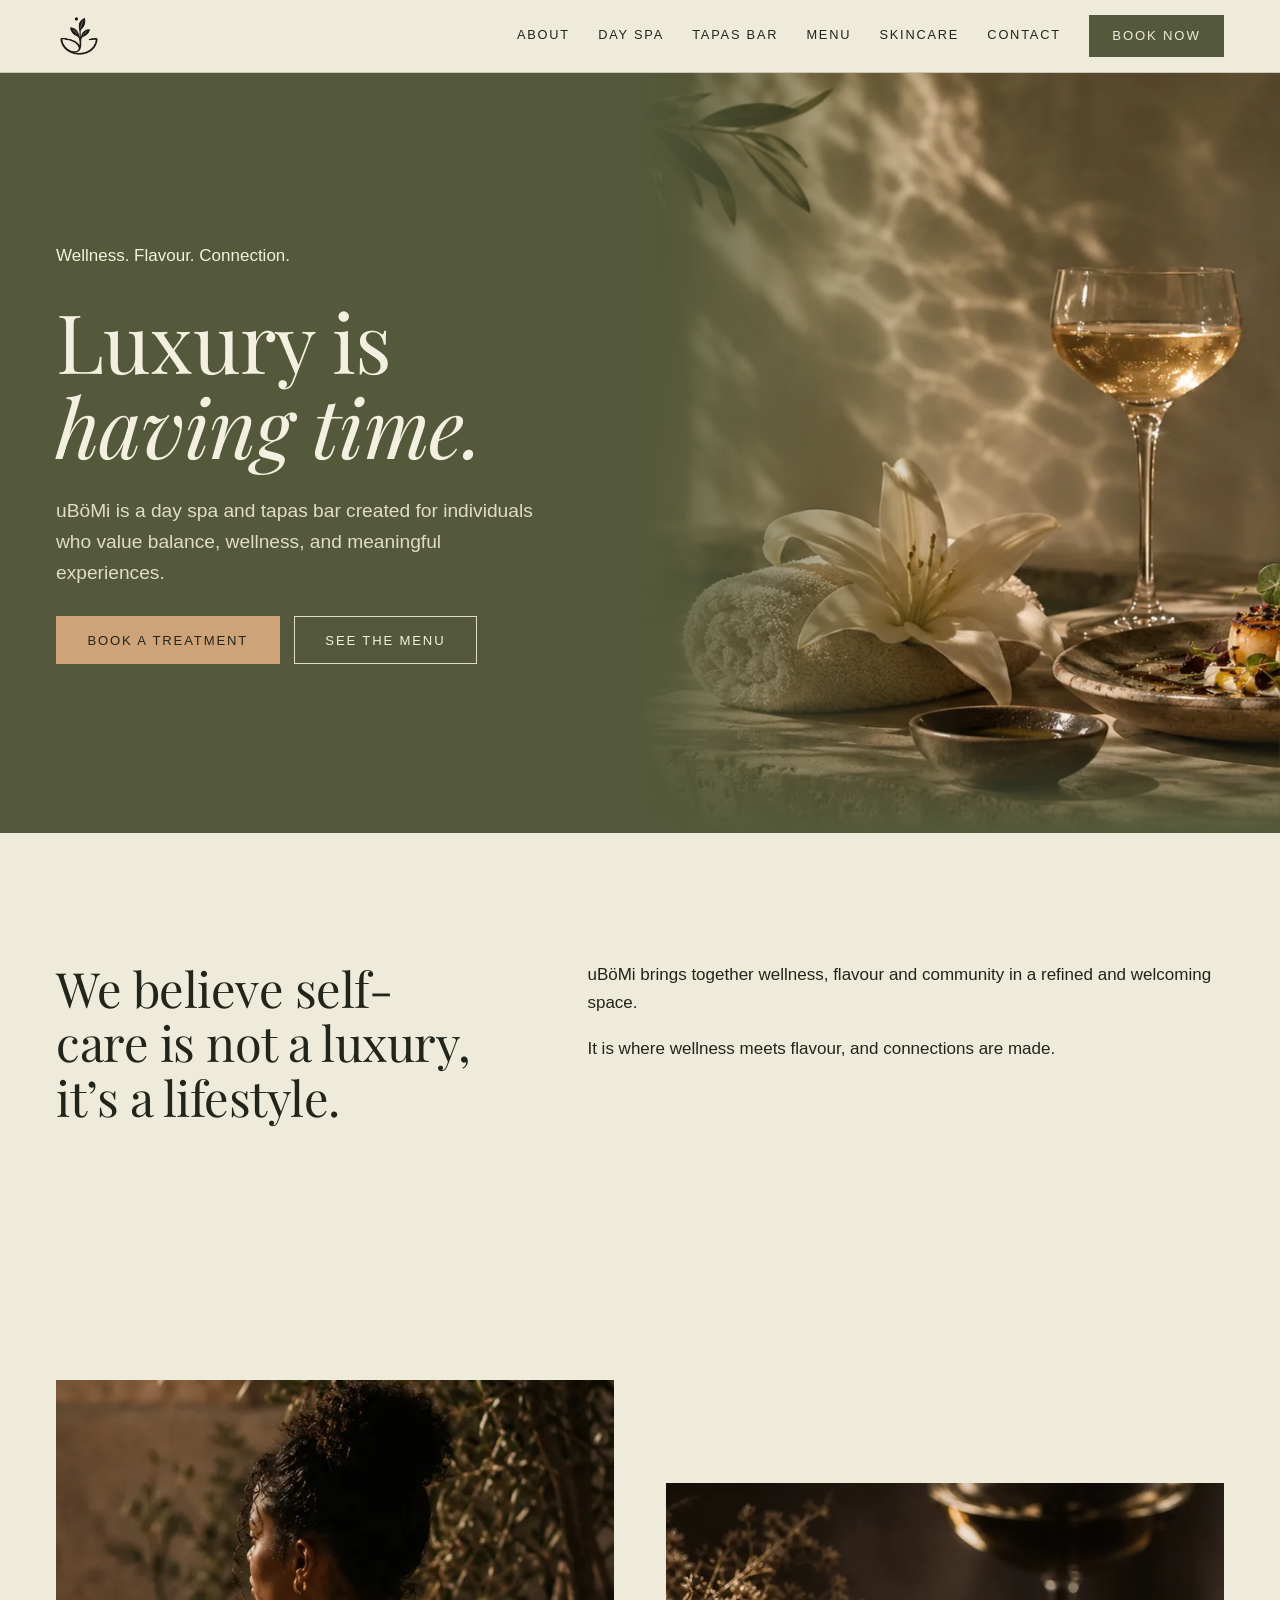
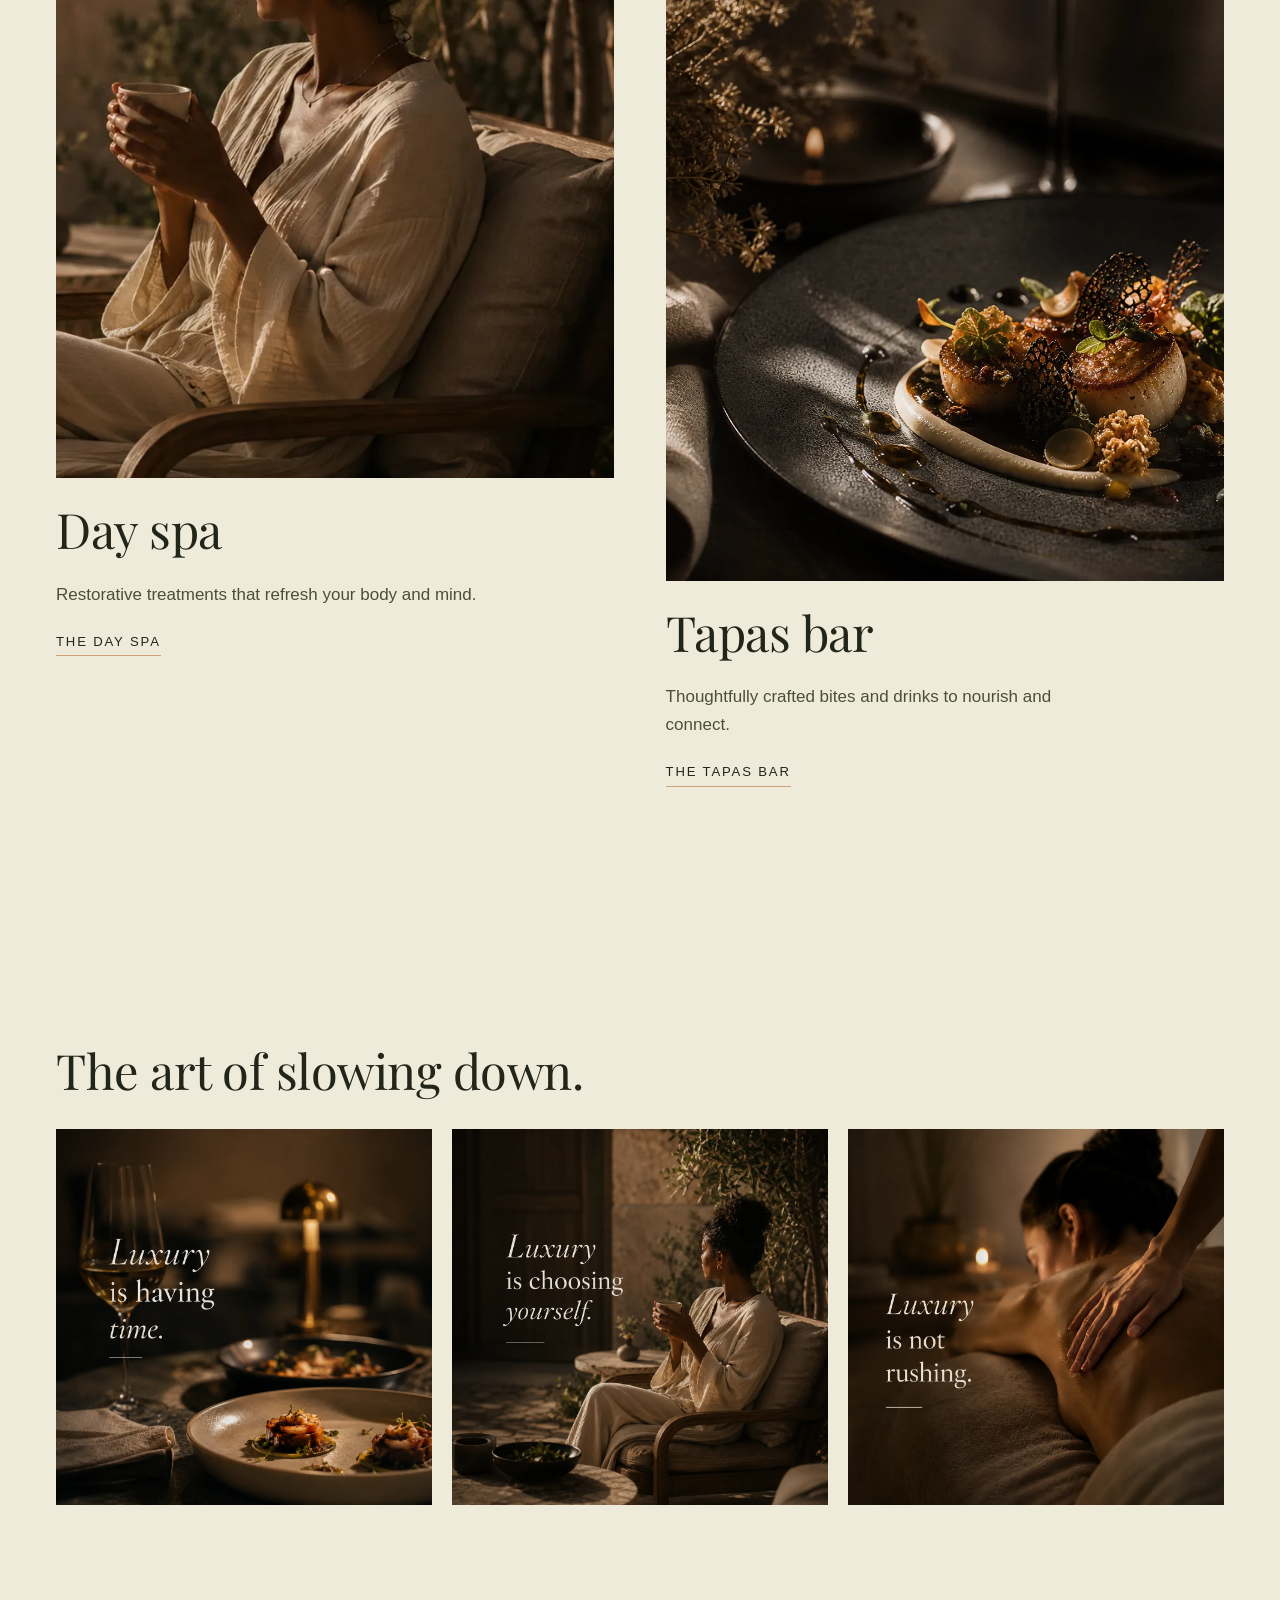
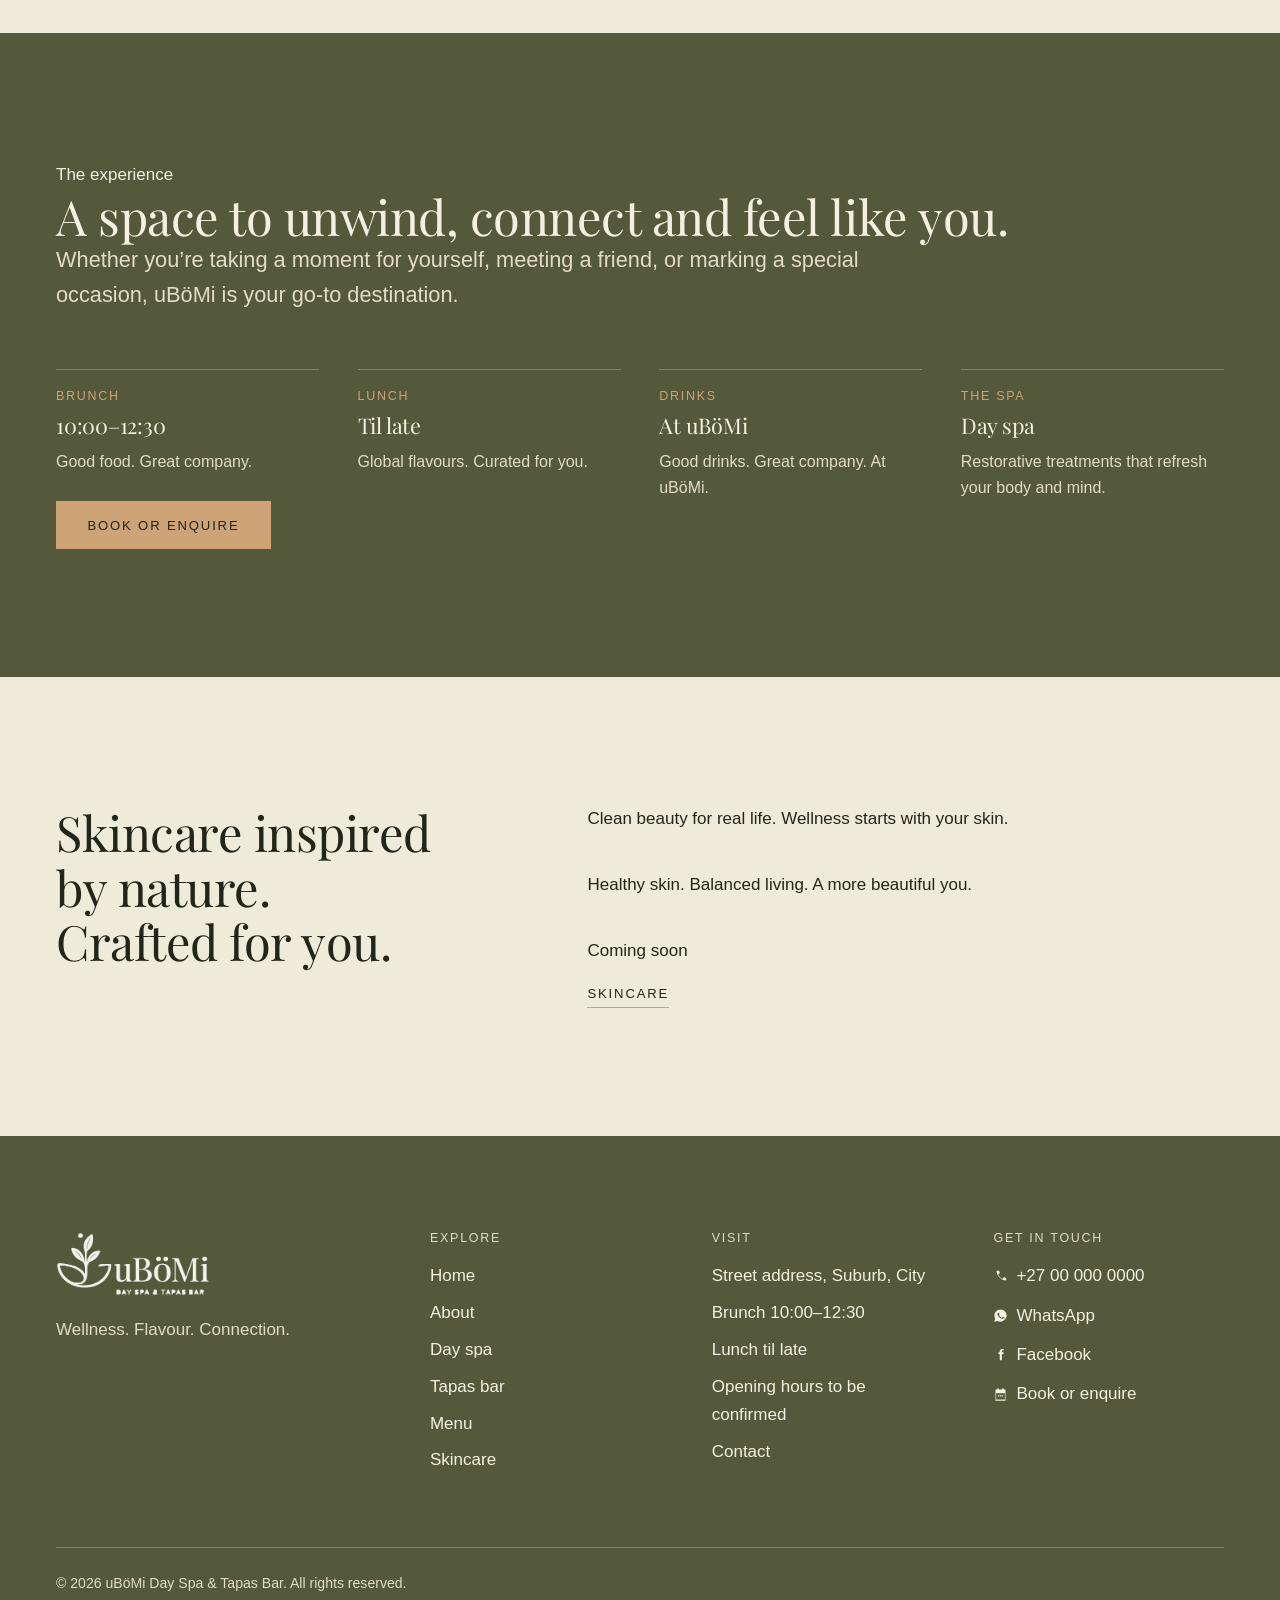
==== commit 00283ec8: "Use the poolside photo on the home hero." ====
--- a/index.html
+++ b/index.html
@@ -9,7 +9,7 @@
 <meta property="og:title" content="uBöMi Day Spa &amp; Tapas Bar">
 <meta property="og:description" content="Wellness. Flavour. Connection. A day spa and tapas bar.">
 <meta property="og:type" content="website">
-<meta property="og:image" content="img/hero.webp">
+<meta property="og:image" content="img/hero-pool.webp">
 <meta name="theme-color" content="#53593A">
 <link rel="icon" href="img/favicon.png?v=clear" type="image/png">
 <link rel="apple-touch-icon" href="img/apple-touch-icon.png?v=clear">
@@ -42,7 +42,7 @@
       </div>
     </div>
     <div class="hero__media">
-      <img src="img/hero.webp" width="1254" height="1254" alt="A woman resting after a spa treatment, blending into a plate of seared scallops and a glass of white wine">
+      <img src="img/hero-pool.webp" width="1672" height="941" alt="A poolside ledge with a rolled towel, a white lily, a glass of wine, and a plate of seared scallops">
     </div>
   </div>
 </section>
--- a/css/styles.css
+++ b/css/styles.css
@@ -165,7 +165,7 @@
   background: linear-gradient(90deg, var(--espresso) 0%, rgba(83,89,58,0.55) 22%, rgba(83,89,58,0) 52%),
               linear-gradient(0deg, var(--espresso) 0%, rgba(83,89,58,0) 14%);
 }
-.hero__media img { width: 100%; height: 100%; max-height: 780px; object-fit: cover; object-position: 30% 50%; }
+.hero__media img { width: 100%; height: 100%; max-height: 780px; object-fit: cover; object-position: 50% 50%; }
 @media (max-width: 860px) {
   .hero .wrap { grid-template-columns: minmax(0, 1fr); min-height: 0; }
   .hero__media { order: -1; margin-inline: calc(-1 * max(var(--gutter), env(safe-area-inset-left, 0px))); height: 340px; }
@@ -340,6 +340,33 @@
 .footer-grid ul { list-style: none; padding: 0; margin: 0; display: flex; flex-direction: column; gap: 0.55rem; }
 .footer-grid a { text-decoration: none; color: var(--on-dark); }
 .footer-grid a:hover { text-decoration: underline; text-decoration-color: var(--tan); }
+.site-footer a[data-href="tel"],
+.site-footer a[data-href="whatsapp"],
+.site-footer a[data-href="facebook"],
+.site-footer a[data-href="instagram"],
+.site-footer a[href="bookings.html"] {
+  display: inline-flex;
+  align-items: center;
+  gap: 0.5rem;
+}
+.site-footer a[data-href="tel"]::before,
+.site-footer a[data-href="whatsapp"]::before,
+.site-footer a[data-href="facebook"]::before,
+.site-footer a[data-href="instagram"]::before,
+.site-footer a[href="bookings.html"]::before {
+  content: "";
+  width: 15px;
+  height: 15px;
+  flex: 0 0 15px;
+  background: currentColor;
+  -webkit-mask: var(--mark) center / contain no-repeat;
+  mask: var(--mark) center / contain no-repeat;
+}
+.site-footer a[data-href="tel"] { --mark: url("data:image/svg+xml,%3Csvg xmlns='http://www.w3.org/2000/svg' viewBox='0 0 24 24'%3E%3Cpath fill='black' d='M6.6 2.8h2.8c.4 0 .8.3.8.7l.6 2.7a.9.9 0 0 1-.5 1L8.6 8.4a.7.7 0 0 0-.3.8 12.4 12.4 0 0 0 6.5 6.5.7.7 0 0 0 .8-.3l1.2-1.7a.9.9 0 0 1 1-.5l2.7.6c.4.1.7.4.7.8v2.8c0 .6-.4 1-1 1A16.6 16.6 0 0 1 5.6 3.8c0-.6.4-1 1-1z'/%3E%3C/svg%3E"); }
+.site-footer a[data-href="whatsapp"] { --mark: url("data:image/svg+xml,%3Csvg xmlns='http://www.w3.org/2000/svg' viewBox='0 0 24 24'%3E%3Cpath fill='black' d='M12 2.2A9.8 9.8 0 0 0 3.5 16.8L2 22l5.3-1.4A9.8 9.8 0 1 0 12 2.2zm5.5 13.8c-.2.7-1.3 1.2-1.8 1.3-.5.1-1 .2-3.1-.7-2.6-1.1-4.2-3.6-4.4-3.8-.1-.2-1.1-1.4-1.1-2.7s.7-1.9.9-2.2c.2-.2.5-.3.7-.3h.4c.2 0 .4 0 .5.4.2.6.7 1.8.8 1.9.1.2 0 .4-.2.5l-.5.6c-.1.2-.3.3-.1.6.2.4.9 1.4 1.9 2.3 1.3 1.1 2.3 1.4 2.6 1.6.3.1.5.1.6-.1l.7-.9c.2-.2.4-.2.6-.1l1.9.9c.2.1.4.2.5.3.1.3 0 .9-.2 1.6z'/%3E%3C/svg%3E"); }
+.site-footer a[data-href="facebook"] { --mark: url("data:image/svg+xml,%3Csvg xmlns='http://www.w3.org/2000/svg' viewBox='0 0 24 24'%3E%3Cpath fill='black' d='M14.2 8.4V6.7c0-.8.4-1.1 1.3-1.1H17V3h-2.3C12 3 10.8 4.5 10.8 6.8v1.6H8.7v3h2.1V21h3.4v-9.6h2.4l.5-3H14.2z'/%3E%3C/svg%3E"); }
+.site-footer a[data-href="instagram"] { --mark: url("data:image/svg+xml,%3Csvg xmlns='http://www.w3.org/2000/svg' viewBox='0 0 24 24'%3E%3Cpath fill='black' fill-rule='evenodd' d='M8 3h8a5 5 0 0 1 5 5v8a5 5 0 0 1-5 5H8a5 5 0 0 1-5-5V8a5 5 0 0 1 5-5zm4 5.2a3.8 3.8 0 1 0 0 7.6 3.8 3.8 0 0 0 0-7.6zM17.2 6.4a1.1 1.1 0 1 0 0 2.2 1.1 1.1 0 0 0 0-2.2z'/%3E%3C/svg%3E"); }
+.site-footer a[href="bookings.html"] { --mark: url("data:image/svg+xml,%3Csvg xmlns='http://www.w3.org/2000/svg' viewBox='0 0 24 24'%3E%3Cpath fill='black' d='M7 2h2v2h6V2h2v2h3v18H4V4h3V2zm12 8H5v10h14V10zM8 13h2v2H8v-2zm3 0h2v2h-2v-2zm3 0h2v2h-2v-2z'/%3E%3C/svg%3E"); }
 .footer-grid p { color: var(--on-dark-soft); max-width: 22em; }
 .legal { margin-top: clamp(40px, 6vw, 72px); padding-top: 1.5rem; border-top: 1px solid var(--line-dark); display: flex; flex-wrap: wrap; gap: 0.5rem 2rem; justify-content: space-between; font-size: 0.88rem; color: var(--on-dark-soft); }
 @media (max-width: 860px) { .footer-grid { grid-template-columns: repeat(2, minmax(0, 1fr)); } .footer-grid > :first-child { grid-column: 1 / -1; } }
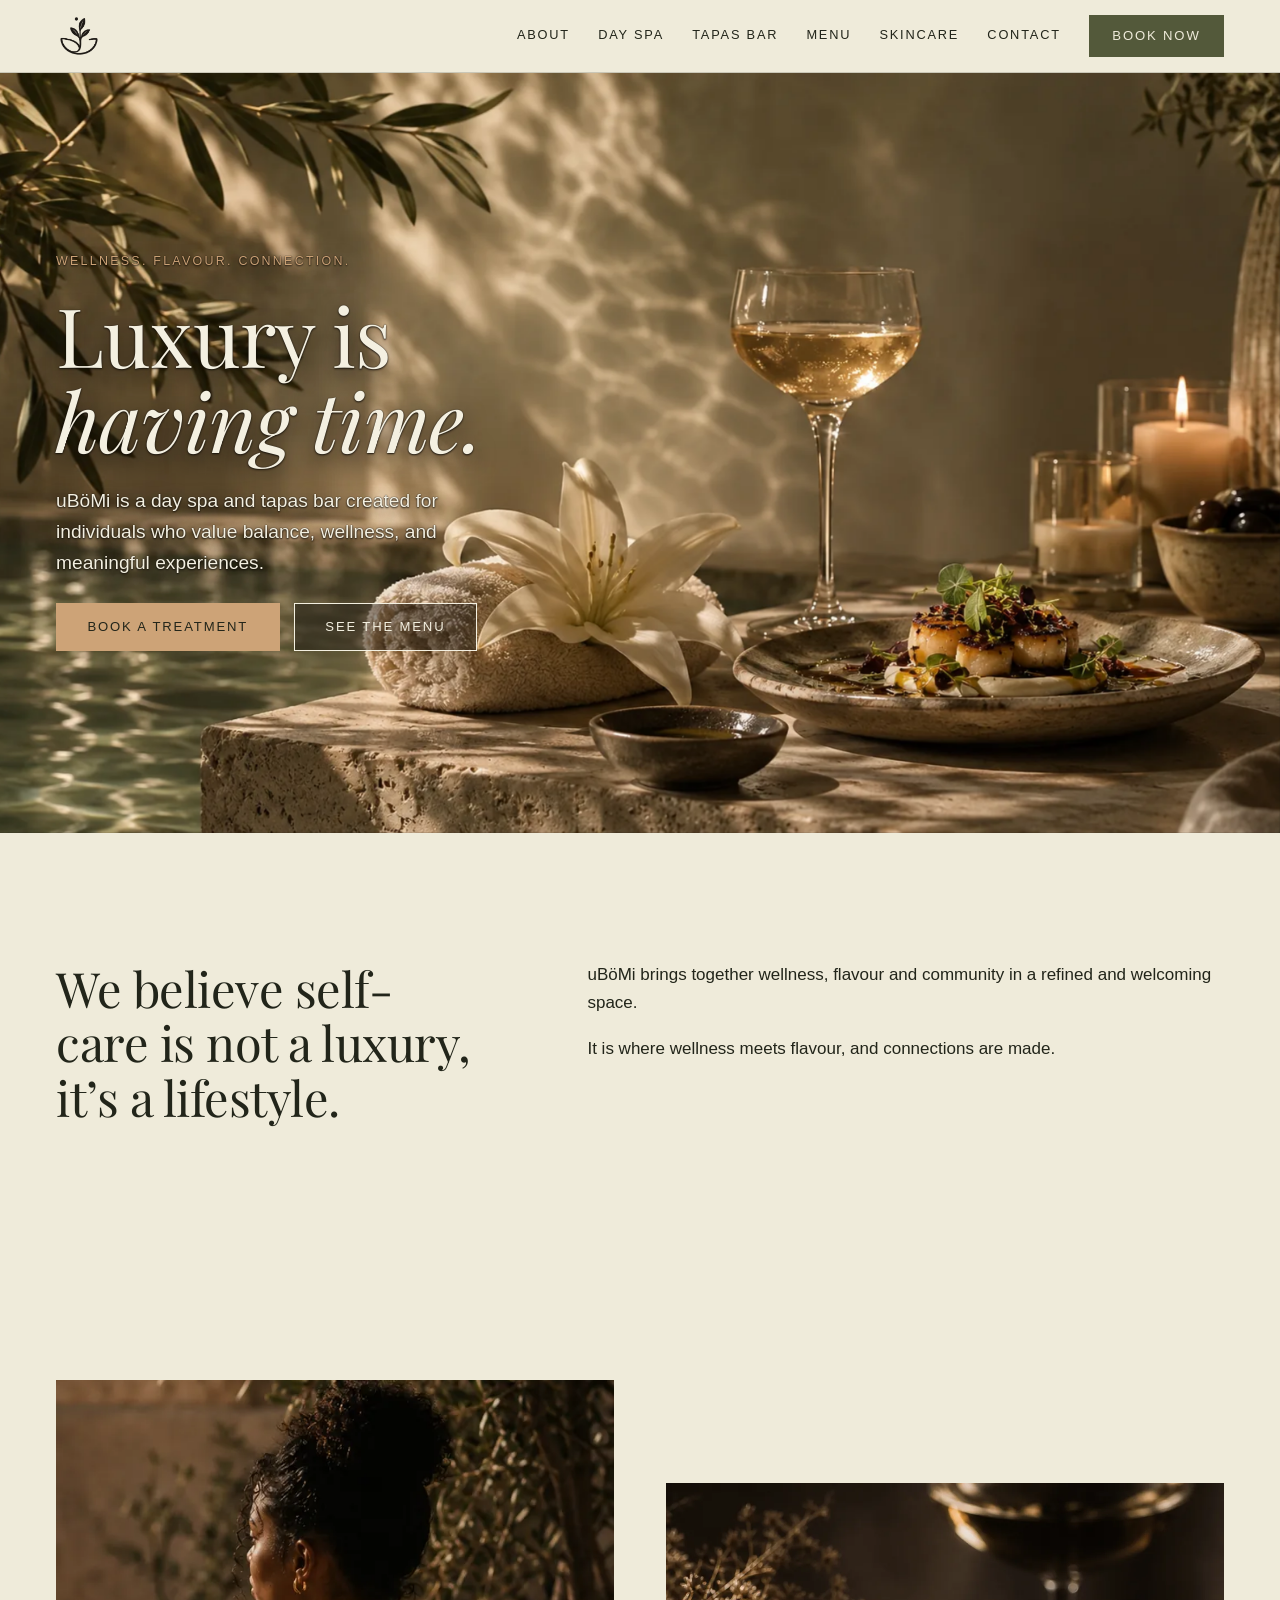
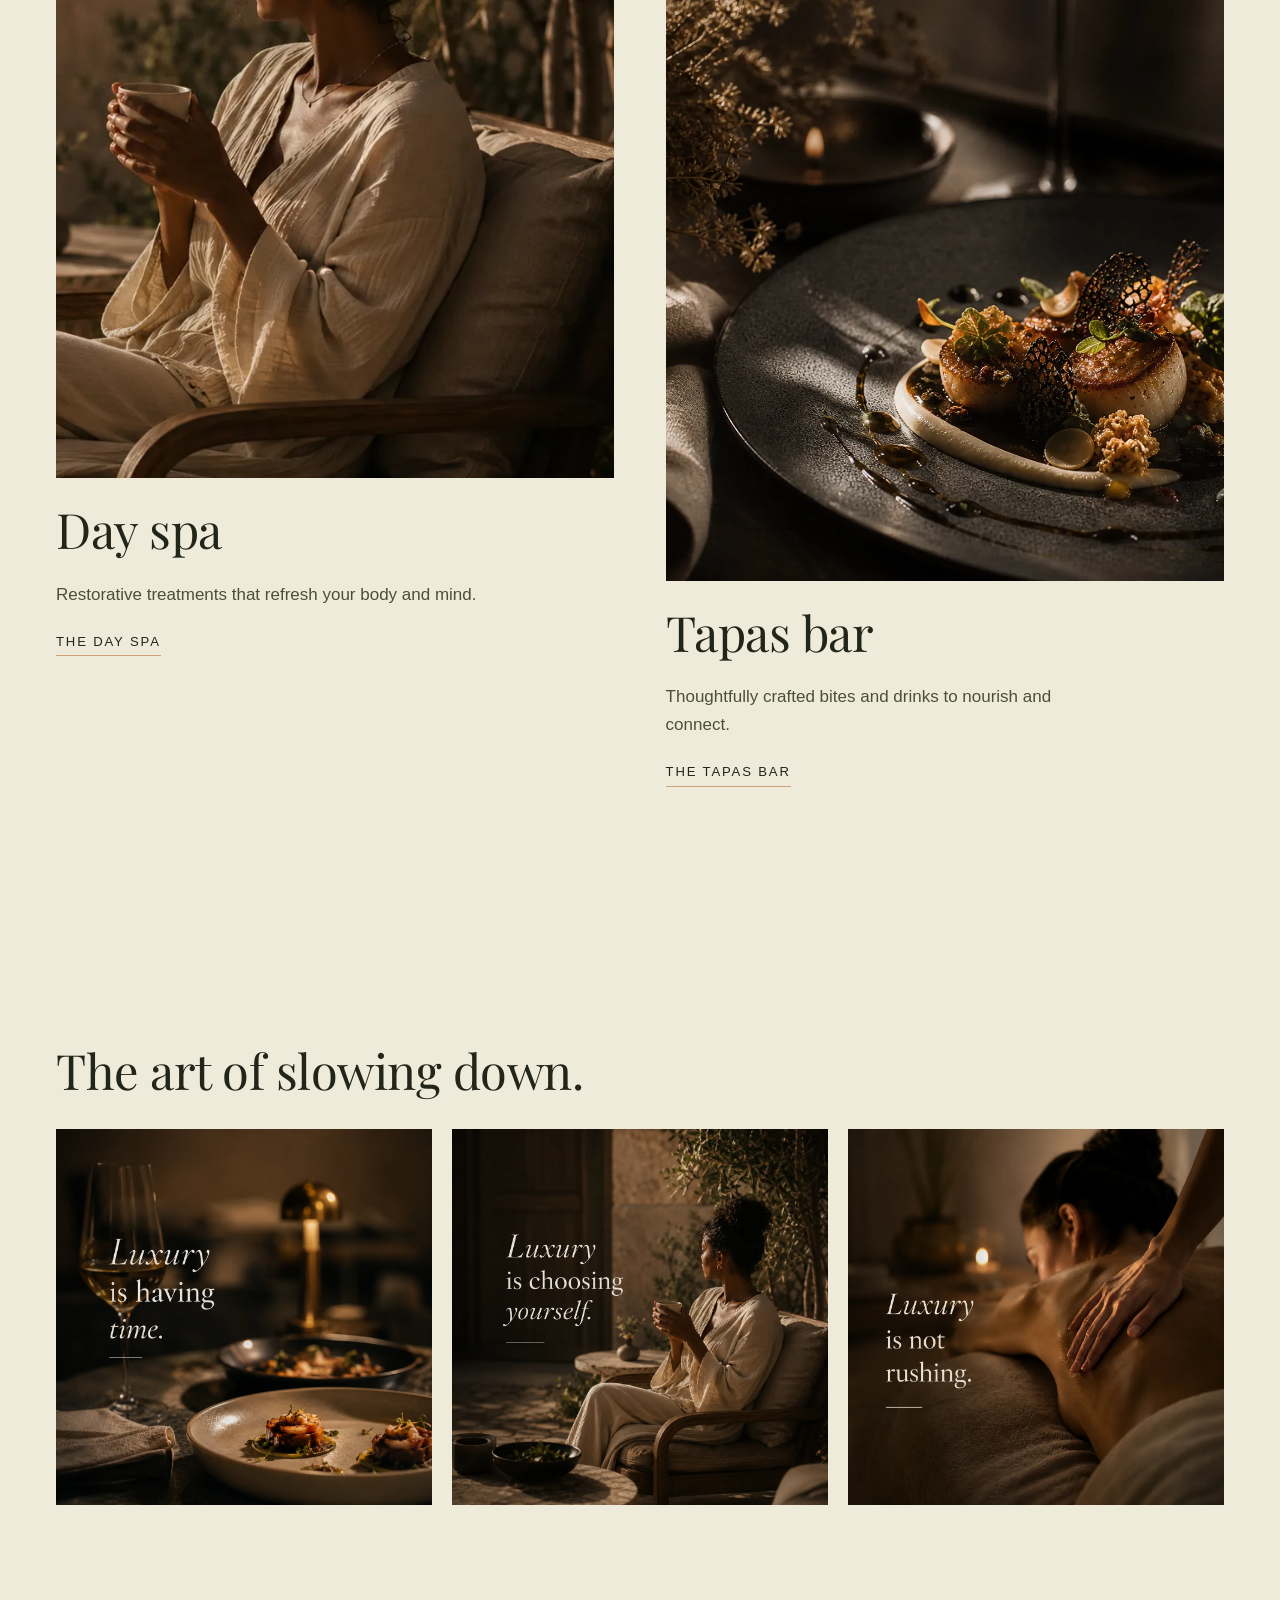
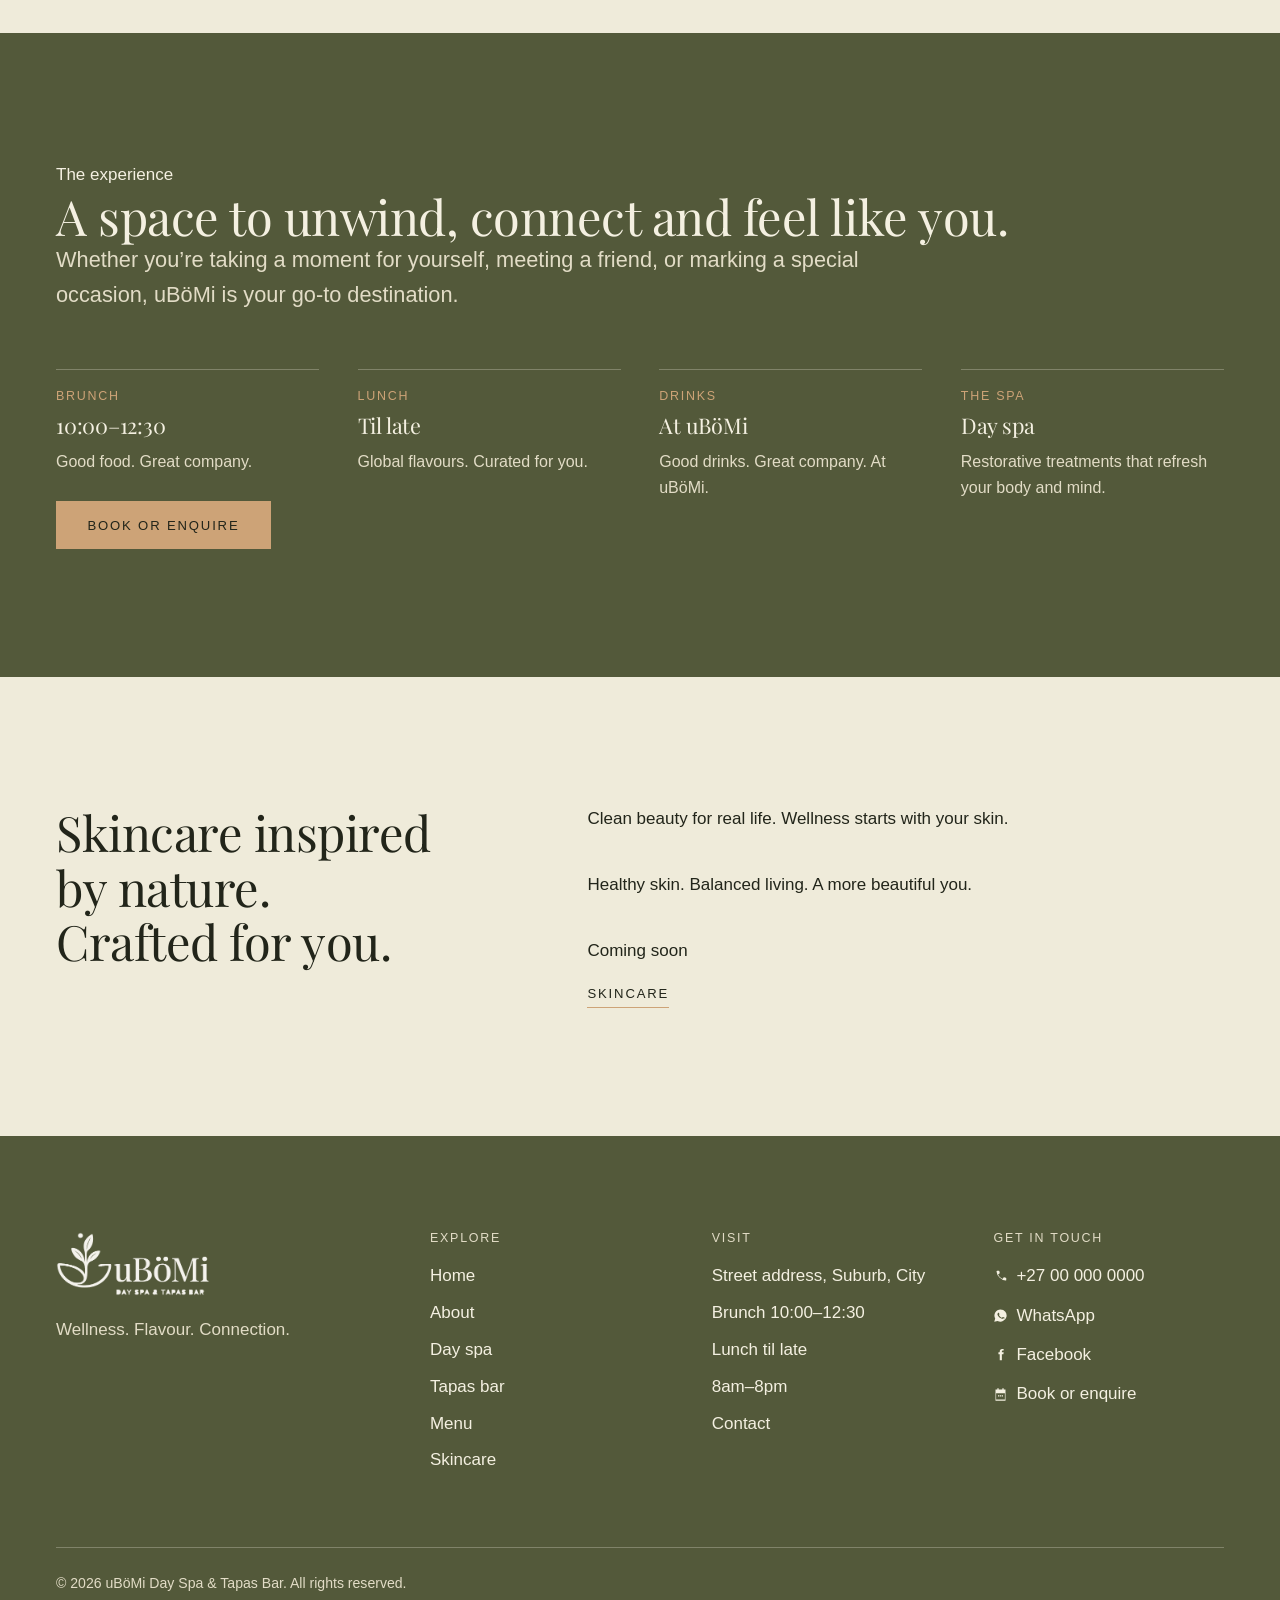
==== commit 981baddc: "Show venue hours as 8am to 8pm." ====
--- a/index.html
+++ b/index.html
@@ -139,7 +139,7 @@
           <li data-cfg="address">Street address, Suburb, City</li>
           <li>Brunch 10:00–12:30</li>
           <li>Lunch til late</li>
-          <li data-cfg="hours">Opening hours to be confirmed</li>
+          <li data-cfg="hours">8am–8pm</li>
           <li><a href="contact.html">Contact</a></li>
         </ul>
       </div>
--- a/css/styles.css
+++ b/css/styles.css
@@ -152,25 +152,18 @@
 }
 
 /* hero */
-.hero { background: var(--espresso); color: var(--on-dark); overflow: hidden; }
-.hero .wrap { display: grid; grid-template-columns: minmax(0, 1fr) minmax(0, 1fr); align-items: center; gap: 0; min-height: min(760px, 86vh); }
-.hero__copy { display: flex; flex-direction: column; gap: 1.75rem; padding-block: clamp(56px, 8vw, 110px); position: relative; z-index: 2; max-width: 31rem; }
-.hero__copy .lede { color: var(--on-dark-soft); font-size: clamp(1.05rem, 1.5vw, 1.25rem); }
-.hero__media {
-  position: relative; align-self: stretch; margin-right: calc(-1 * max(var(--gutter), env(safe-area-inset-right, 0px)));
-  display: flex; align-items: center;
-}
-.hero__media::after {
-  content: ""; position: absolute; inset: 0;
-  background: linear-gradient(90deg, var(--espresso) 0%, rgba(83,89,58,0.55) 22%, rgba(83,89,58,0) 52%),
-              linear-gradient(0deg, var(--espresso) 0%, rgba(83,89,58,0) 14%);
-}
-.hero__media img { width: 100%; height: 100%; max-height: 780px; object-fit: cover; object-position: 50% 50%; }
+.hero { position: relative; background: #1c1a16; color: var(--on-dark); overflow: hidden; min-height: min(760px, 86vh); }
+.hero .wrap { position: static; display: flex; align-items: center; min-height: min(760px, 86vh); }
+.hero__copy { display: flex; flex-direction: column; gap: 1.5rem; padding-block: clamp(56px, 8vw, 110px); position: relative; z-index: 1; max-width: 28rem; }
+.hero__copy .kicker { font: 500 0.78rem/1 var(--body); letter-spacing: 0.18em; text-transform: uppercase; color: var(--tan); }
+.hero__copy .kicker, .hero__copy h1, .hero__copy .lede { text-shadow: 0 0 1px rgba(20, 16, 10, 0.95), 0 1px 2px rgba(20, 16, 10, 0.9), 0 8px 22px rgba(20, 16, 10, 0.72); }
+.hero__copy .lede { color: var(--on-dark); font-size: clamp(1.05rem, 1.5vw, 1.25rem); }
+.hero .btn--ghost { background: rgba(28, 26, 22, 0.45); color: var(--on-dark); border-color: var(--on-dark); }
+.hero__media { position: absolute; inset: 0; margin: 0; z-index: 0; }
+.hero__media img { position: absolute; inset: 0; width: 100%; height: 100%; max-width: none; max-height: none; object-fit: cover; object-position: 50% 55%; }
 @media (max-width: 860px) {
-  .hero .wrap { grid-template-columns: minmax(0, 1fr); min-height: 0; }
-  .hero__media { order: -1; margin-inline: calc(-1 * max(var(--gutter), env(safe-area-inset-left, 0px))); height: 340px; }
-  .hero__media::after { background: linear-gradient(0deg, var(--espresso) 0%, rgba(83,89,58,0) 55%); }
-  .hero__copy { padding-top: 8px; padding-bottom: 64px; }
+  .hero, .hero .wrap { min-height: min(640px, 92vh); }
+  .hero__copy { max-width: none; padding-top: 72px; padding-bottom: 64px; }
 }
 
 /* load-in: one orchestrated moment, resting state is fully visible */
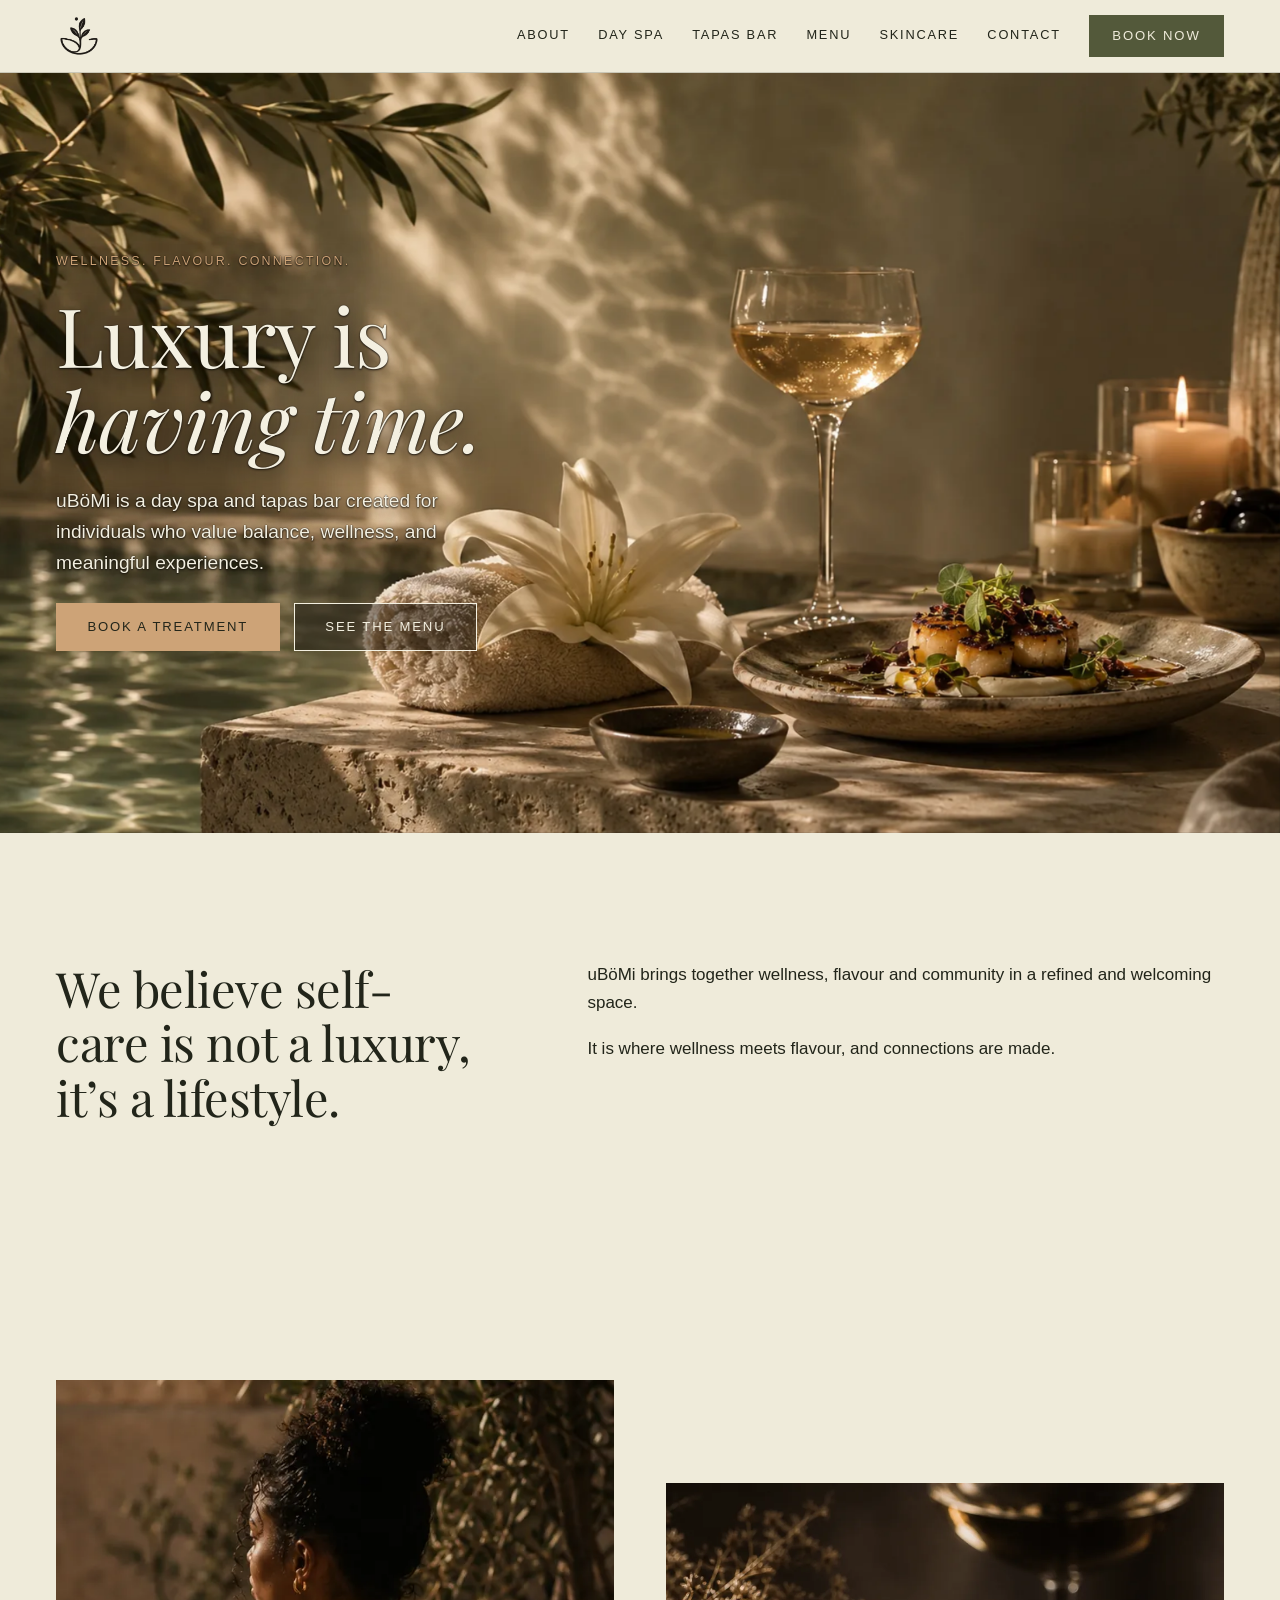
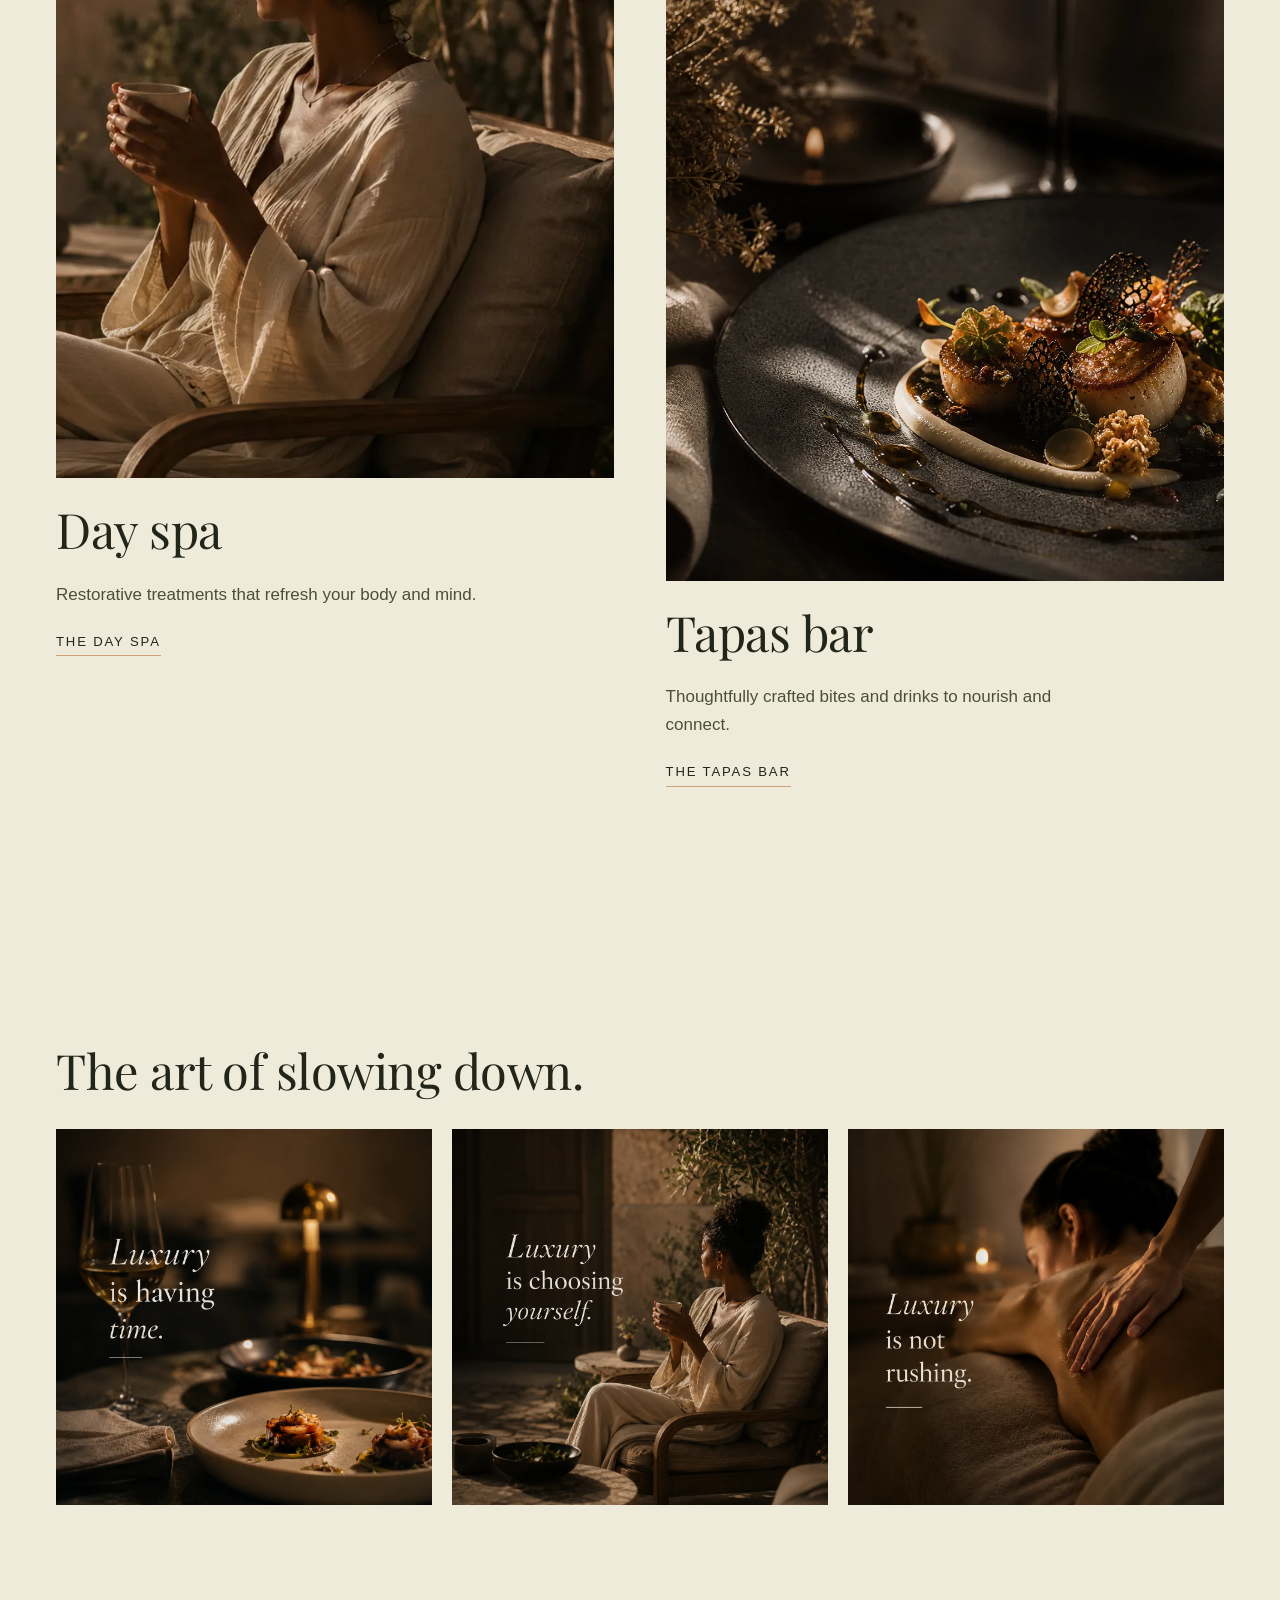
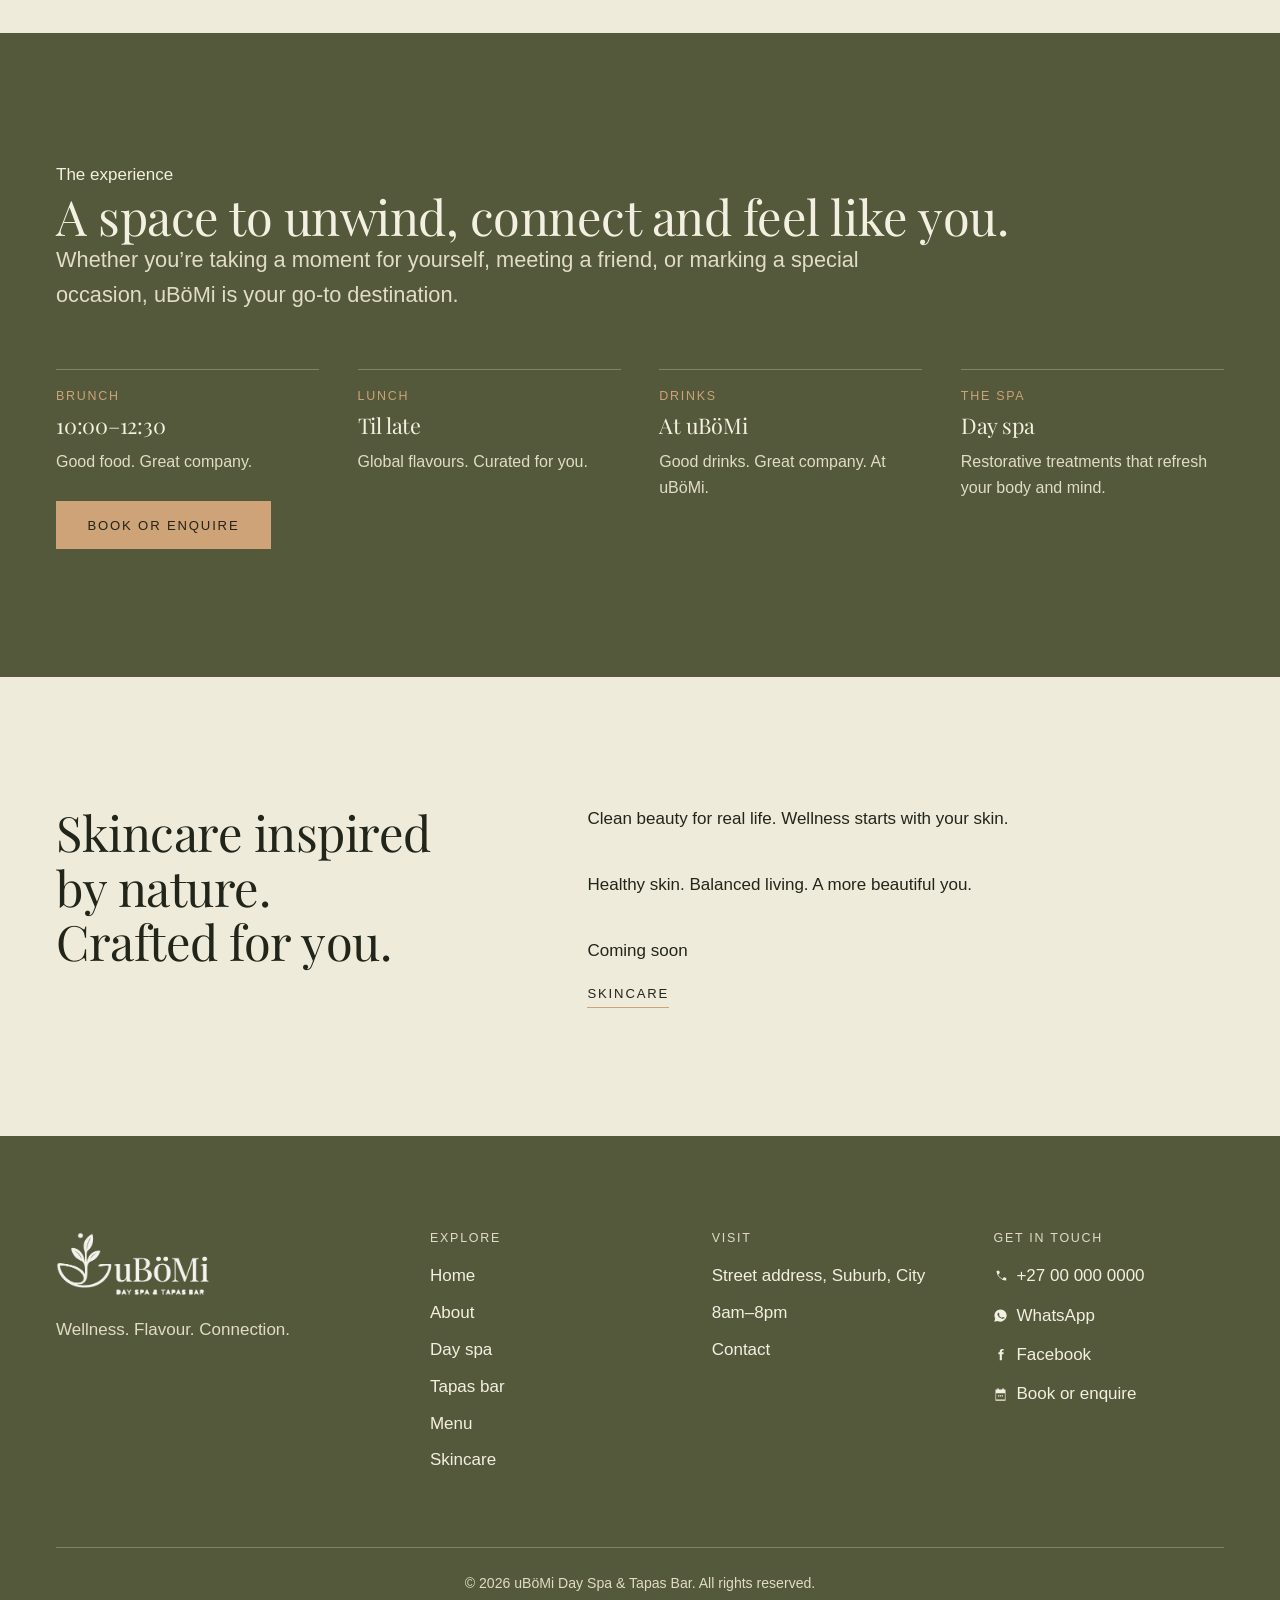
==== commit 0661e65a: "Show 8am-8pm as the footer opening hours." ====
--- a/index.html
+++ b/index.html
@@ -137,8 +137,6 @@
         <h2>Visit</h2>
         <ul>
           <li data-cfg="address">Street address, Suburb, City</li>
-          <li>Brunch 10:00–12:30</li>
-          <li>Lunch til late</li>
           <li data-cfg="hours">8am–8pm</li>
           <li><a href="contact.html">Contact</a></li>
         </ul>
--- a/css/styles.css
+++ b/css/styles.css
@@ -79,6 +79,8 @@
   padding-right: max(var(--gutter), env(safe-area-inset-right, 0px));
 }
 .band { padding-block: var(--section); }
+.band:has(+ .band--close) { padding-bottom: clamp(24px, 3vw, 40px); }
+.band--close { padding-top: clamp(32px, 4vw, 56px); }
 .band--sand { background: var(--sand); }
 .band--paper { background: var(--paper); }
 .band--dark, .dark { background: var(--espresso); color: var(--on-dark); }
@@ -196,6 +198,14 @@
 .intro h2 { max-width: 14em; }
 .intro p + p { margin-top: 1.1rem; }
 @media (max-width: 860px) { .intro { grid-template-columns: minmax(0, 1fr); } }
+.close-row { display: grid; grid-template-columns: minmax(0, 5fr) minmax(0, 7fr); gap: clamp(24px, 6vw, 96px); align-items: start; }
+.close-row h2 { max-width: 8em; }
+.close-row__copy { display: flex; flex-direction: column; align-items: flex-start; gap: 1.5rem; }
+.close-row .actions { flex-wrap: nowrap; }
+@media (max-width: 860px) {
+  .close-row { grid-template-columns: minmax(0, 1fr); }
+  .close-row .actions { flex-wrap: wrap; }
+}
 
 /* two offerings */
 .offer { display: grid; grid-template-columns: minmax(0, 1fr) minmax(0, 1fr); gap: clamp(20px, 4vw, 56px); }
@@ -361,7 +371,7 @@
 .site-footer a[data-href="instagram"] { --mark: url("data:image/svg+xml,%3Csvg xmlns='http://www.w3.org/2000/svg' viewBox='0 0 24 24'%3E%3Cpath fill='black' fill-rule='evenodd' d='M8 3h8a5 5 0 0 1 5 5v8a5 5 0 0 1-5 5H8a5 5 0 0 1-5-5V8a5 5 0 0 1 5-5zm4 5.2a3.8 3.8 0 1 0 0 7.6 3.8 3.8 0 0 0 0-7.6zM17.2 6.4a1.1 1.1 0 1 0 0 2.2 1.1 1.1 0 0 0 0-2.2z'/%3E%3C/svg%3E"); }
 .site-footer a[href="bookings.html"] { --mark: url("data:image/svg+xml,%3Csvg xmlns='http://www.w3.org/2000/svg' viewBox='0 0 24 24'%3E%3Cpath fill='black' d='M7 2h2v2h6V2h2v2h3v18H4V4h3V2zm12 8H5v10h14V10zM8 13h2v2H8v-2zm3 0h2v2h-2v-2zm3 0h2v2h-2v-2z'/%3E%3C/svg%3E"); }
 .footer-grid p { color: var(--on-dark-soft); max-width: 22em; }
-.legal { margin-top: clamp(40px, 6vw, 72px); padding-top: 1.5rem; border-top: 1px solid var(--line-dark); display: flex; flex-wrap: wrap; gap: 0.5rem 2rem; justify-content: space-between; font-size: 0.88rem; color: var(--on-dark-soft); }
+.legal { margin-top: clamp(40px, 6vw, 72px); padding-top: 1.5rem; border-top: 1px solid var(--line-dark); display: flex; flex-wrap: wrap; gap: 0.5rem 2rem; justify-content: center; text-align: center; font-size: 0.88rem; color: var(--on-dark-soft); }
 @media (max-width: 860px) { .footer-grid { grid-template-columns: repeat(2, minmax(0, 1fr)); } .footer-grid > :first-child { grid-column: 1 / -1; } }
 @media (max-width: 480px) { .footer-grid { grid-template-columns: minmax(0, 1fr); } }
 
